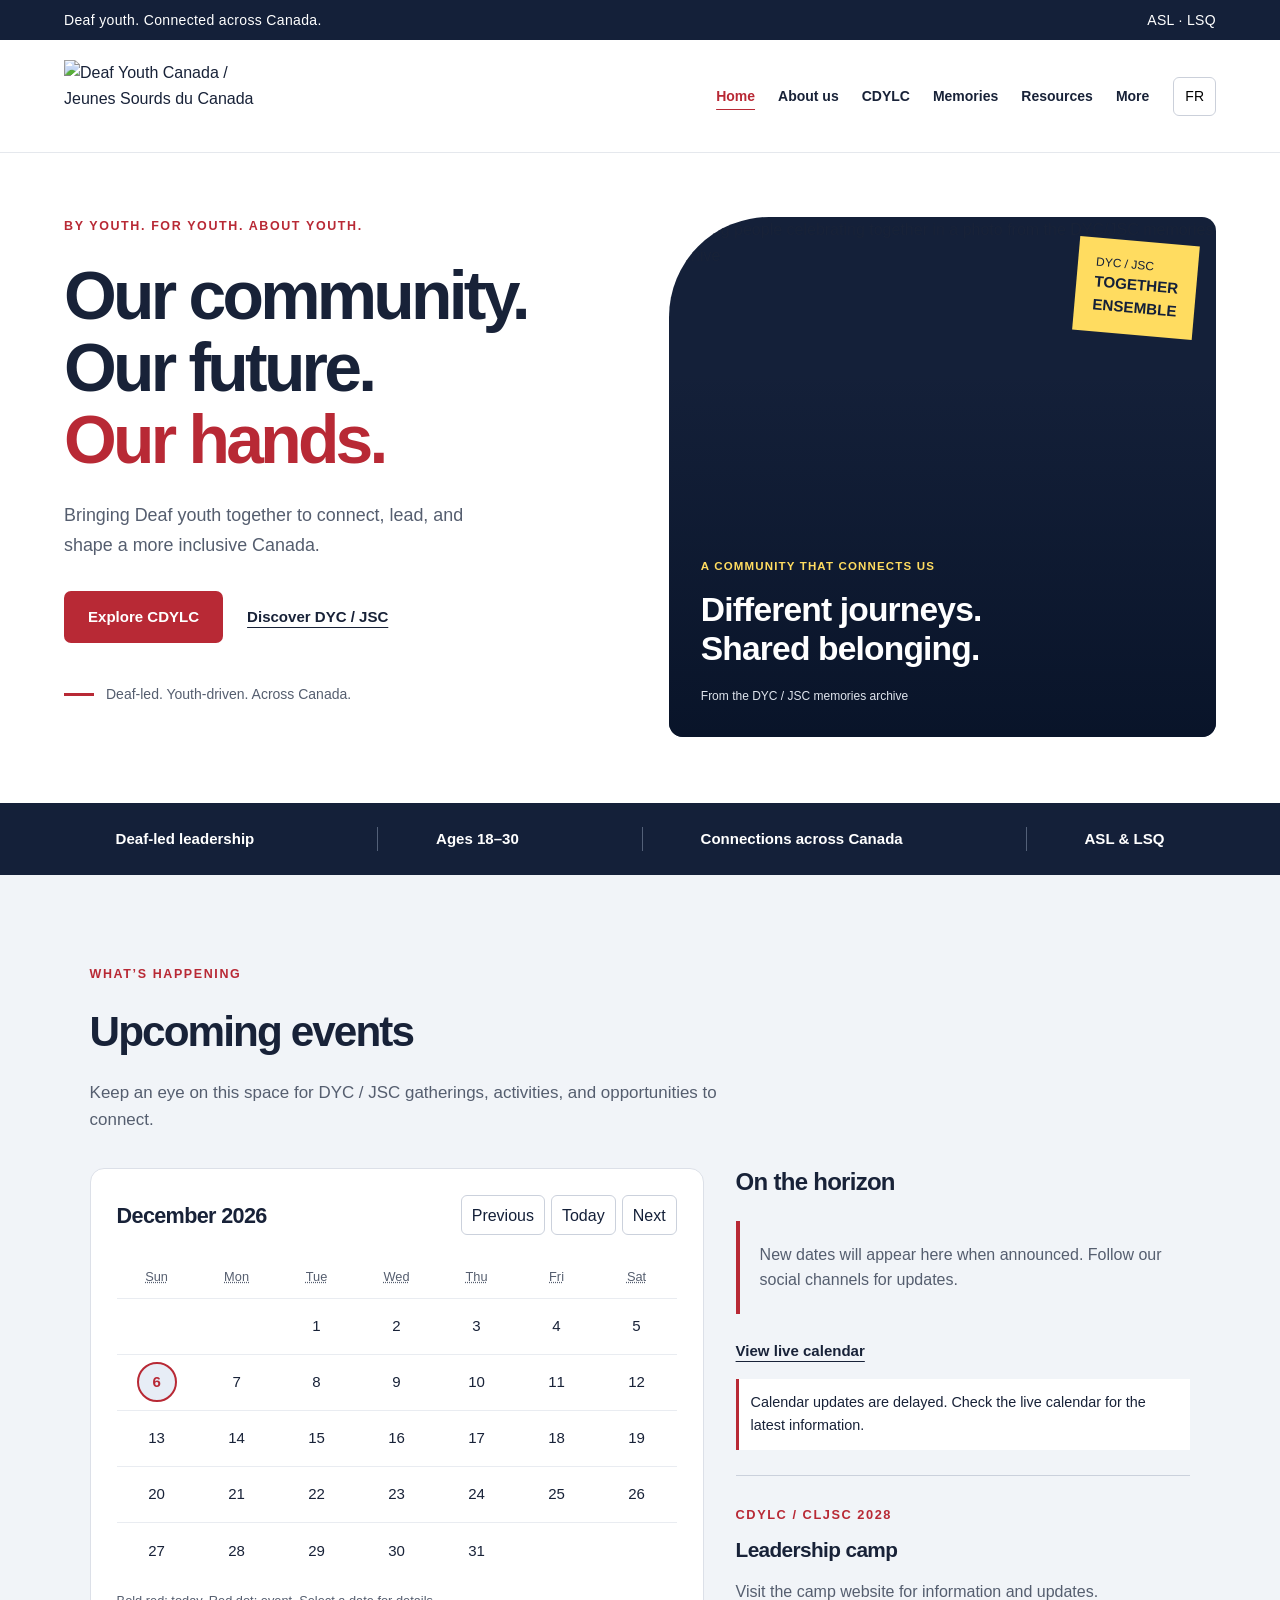
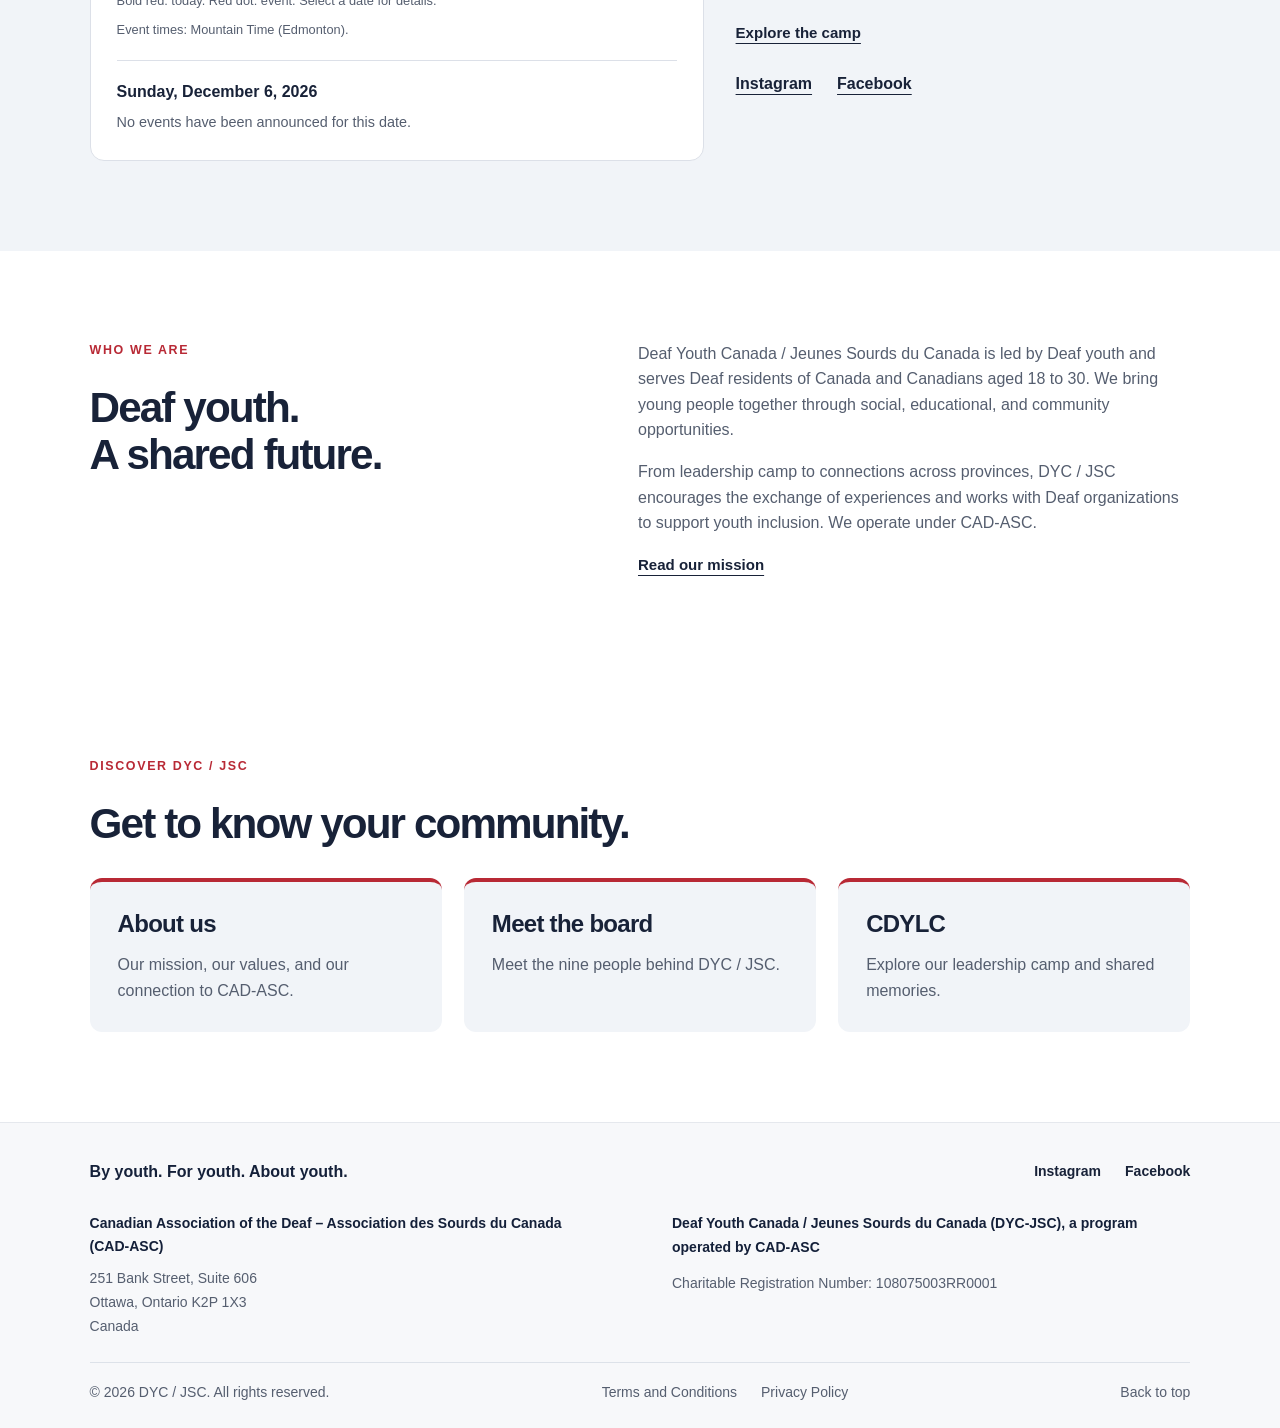
==== index.html @ bd4df479 "Fix capped page content collapsing on ultrawide screens" ====
<!doctype html><html lang="en"><head><meta charset="utf-8"><meta name="viewport" content="width=device-width,initial-scale=1"><title>Home | DYC / JSC</title><meta name="description" content="By youth. For youth. About youth. Connect with Deaf Youth Canada / Jeunes Sourds du Canada."><link rel="icon" type="image/png" href="favicon.png"><link rel="stylesheet" href="style.css?v=responsive-3"><script src="app.js?v=google-calendar-1" defer></script><script src="public-events.js?v=3" defer></script></head><body data-title-en="Home | DYC / JSC" data-title-fr="Accueil | DYC / JSC">
<a class="skip" href="#main" data-en="Skip to content" data-fr="Aller au contenu">Skip to content</a>
<div class="topline"><span data-en="Deaf youth. Connected across Canada." data-fr="Les jeunes Sourds. Unis partout au Canada.">Deaf youth. Connected across Canada.</span><span>ASL · LSQ</span></div>
<header><a class="brand" href="index.html" aria-label="DYC / JSC home"><img src="assets/logo.png" alt="Deaf Youth Canada / Jeunes Sourds du Canada" width="1013" height="347"></a><button class="menu" aria-expanded="false" aria-controls="nav" data-en="Menu" data-fr="Menu">Menu</button><nav id="nav"><a href="index.html" aria-current="page" data-en="Home" data-fr="Accueil">Home</a><div class="about-dropdown"><button class="about-toggle" type="button" aria-expanded="false" aria-controls="about-submenu"><span data-en="About us" data-fr="À propos">About us</span></button><div id="about-submenu" class="about-submenu" hidden><a href="about.html" data-en="Who We Are" data-fr="Qui nous sommes">Who We Are</a><a href="bylaws.html" data-en="Bylaws" data-fr="Règlements">Bylaws</a><a href="board.html" data-en="Board" data-fr="Conseil">Board</a></div></div><a href="cdylc.html" data-en="CDYLC" data-fr="CLJSC">CDYLC</a><a href="memories.html" data-en="Memories" data-fr="Souvenirs">Memories</a><a href="resources.html" data-en="Resources" data-fr="Ressources">Resources</a><div class="about-dropdown"><button class="about-toggle" type="button" aria-expanded="false" aria-controls="more-submenu"><span data-en="More" data-fr="Plus">More</span></button><div id="more-submenu" class="about-submenu" hidden><a href="get-involved.html" data-en="Get Involved" data-fr="Participer">Get Involved</a><a href="membership.html" data-en="Become a Member" data-fr="Devenir membre">Become a Member</a><a href="contact.html" data-en="Contact Us" data-fr="Nous joindre">Contact Us</a></div></div></nav><button id="language" aria-label="Afficher le site en français">FR</button></header>
<main id="main"><section class="hero"><div class="hero-copy"><p class="eyebrow" data-en="BY YOUTH. FOR YOUTH. ABOUT YOUTH." data-fr="PAR, POUR ET À PROPOS DES JEUNES.">BY YOUTH. FOR YOUTH. ABOUT YOUTH.</p><h1 data-en="Our community.<br>Our future.<br><em>Our hands.</em>" data-fr="Notre communauté.<br>Notre avenir.<br><em>Nos mains.</em>">Our community.<br>Our future.<br><em>Our hands.</em></h1><p class="intro" data-en="Bringing Deaf youth together to connect, lead, and shape a more inclusive Canada." data-fr="Rassembler les jeunes Sourds pour créer des liens, exercer leur leadership et bâtir un Canada plus inclusif.">Bringing Deaf youth together to connect, lead, and shape a more inclusive Canada.</p><div class="actions"><a class="button red" href="cdylc.html" data-en="Explore CDYLC" data-fr="Découvrez le CLJSC">Explore CDYLC</a><a class="text-link" href="about.html" data-en="Discover DYC / JSC" data-fr="Découvrez DYC / JSC">Discover DYC / JSC</a></div><div class="hero-note"><span class="short-line"></span><span data-en="Deaf-led. Youth-driven. Across Canada." data-fr="Par les jeunes Sourds, partout au Canada.">Deaf-led. Youth-driven. Across Canada.</span></div></div><figure class="hero-image"><img src="assets/camp.jpg" alt="Young people celebrating together in a photo from the DYC/JSC memories archive" data-alt-en="Young people celebrating together in a photo from the DYC/JSC memories archive" data-alt-fr="Des jeunes réunis lors d’une activité, dans les archives de souvenirs de DYC/JSC"><figcaption><span data-en="A COMMUNITY THAT CONNECTS US" data-fr="UNE COMMUNAUTÉ QUI NOUS UNIT">A COMMUNITY THAT CONNECTS US</span><strong data-en="Different journeys.<br>Shared belonging." data-fr="Des parcours différents.<br>Un même sentiment d’appartenance.">Different journeys.<br>Shared belonging.</strong><small data-en="From the DYC / JSC memories archive" data-fr="Tiré des archives de souvenirs de DYC / JSC">From the DYC / JSC memories archive</small></figcaption><div class="photo-tag" aria-hidden="true">DYC / JSC<br><b>TOGETHER<br>ENSEMBLE</b></div></figure></section>
<div class="identity-strip"><span data-en="Deaf-led leadership" data-fr="Leadership sourd">Deaf-led leadership</span><span data-en="Ages 18–30" data-fr="De 18 à 30 ans">Ages 18–30</span><span data-en="Connections across Canada" data-fr="Des liens partout au Canada">Connections across Canada</span><span>ASL & LSQ</span></div>
<section id="events" class="section events-section"><div class="section-heading"><p class="eyebrow" data-en="WHAT’S HAPPENING" data-fr="À L’AGENDA">WHAT’S HAPPENING</p><h2 data-en="Upcoming events" data-fr="Événements à venir">Upcoming events</h2><p data-en="Keep an eye on this space for DYC / JSC gatherings, activities, and opportunities to connect." data-fr="Surveillez cet espace pour les rencontres, les activités et les occasions de créer des liens avec DYC / JSC.">Keep an eye on this space for DYC / JSC gatherings, activities, and opportunities to connect.</p></div><div class="events-layout"><div class="calendar"><div class="calendar-toolbar"><h3 id="calendar-month" aria-live="polite"></h3><div class="calendar-controls"><button id="previous-month" type="button" aria-label="Previous month" data-en="Previous" data-fr="Précédent">Previous</button><button id="today-month" type="button" data-en="Today" data-fr="Aujourd’hui">Today</button><button id="next-month" type="button" aria-label="Next month" data-en="Next" data-fr="Suivant">Next</button></div></div><table class="calendar-table" aria-labelledby="calendar-month"><thead id="calendar-weekdays"></thead><tbody id="calendar-days"></tbody></table><p class="calendar-legend"><span data-en="Bold red: today. Red dot: event. Select a date for details." data-fr="Rouge et gras : aujourd’hui. Point rouge : événement. Sélectionnez une date pour les détails.">Bold red: today. Red dot: event. Select a date for details.</span></p><p class="calendar-timezone" data-en="Event times: Mountain Time (Edmonton)." data-fr="Heure des événements : heure des Rocheuses (Edmonton).">Event times: Mountain Time (Edmonton).</p></div><aside class="upcoming-panel"><h3 data-en="On the horizon" data-fr="À venir">On the horizon</h3><div id="upcoming-events" class="dates-notice" aria-live="polite"><p>Loading upcoming events… / Chargement des événements à venir…</p></div><p class="calendar-live"><a class="text-link" data-public-calendar href="https://calendar.google.com/calendar/embed?src=c_0189f173417acc31373d77ace1604040364cb4f7368513314d6154544244b7af%40group.calendar.google.com&amp;ctz=America%2FEdmonton" target="_blank" rel="noopener noreferrer" data-en="View live calendar" data-fr="Voir le calendrier en direct">View live calendar</a></p><p id="calendar-sync-status" role="status" hidden></p><div class="event-camp"><span class="label">CDYLC / CLJSC 2028</span><h3 data-en="Leadership camp" data-fr="Camp de leadership">Leadership camp</h3><p data-en="Visit the camp website for information and updates." data-fr="Consultez le site du camp pour les renseignements et les nouvelles.">Visit the camp website for information and updates.</p><a class="text-link" href="https://digitalderek.ca/cdylc-2028/" data-en="Explore the camp" data-fr="Découvrez le camp">Explore the camp</a></div><div class="social-links"><a href="https://www.instagram.com/dyc_jsc/" target="_blank" rel="noopener noreferrer">Instagram</a><a href="https://www.facebook.com/dyc.jsc/" target="_blank" rel="noopener noreferrer">Facebook</a></div></aside></div><noscript><p>Enable JavaScript to browse dates, or use the live calendar link above. / Activez JavaScript pour parcourir les dates ou utilisez le lien du calendrier en direct ci-dessus.</p></noscript></section><section class="section home-about"><div><p class="eyebrow" data-en="WHO WE ARE" data-fr="QUI NOUS SOMMES">WHO WE ARE</p><h2 data-en="Deaf youth.&lt;br&gt;A shared future." data-fr="Les jeunes Sourds.&lt;br&gt;Un avenir commun.">Deaf youth.<br>A shared future.</h2></div><div><p data-en="Deaf Youth Canada / Jeunes Sourds du Canada is led by Deaf youth and serves Deaf residents of Canada and Canadians aged 18 to 30. We bring young people together through social, educational, and community opportunities." data-fr="Deaf Youth Canada / Jeunes Sourds du Canada est dirigé par des jeunes Sourds et s’adresse aux résidents sourds du Canada et aux Canadiens de 18 à 30 ans. Nous rassemblons les jeunes grâce à des occasions sociales, éducatives et communautaires.">Deaf Youth Canada / Jeunes Sourds du Canada is led by Deaf youth and serves Deaf residents of Canada and Canadians aged 18 to 30. We bring young people together through social, educational, and community opportunities.</p><p data-en="From leadership camp to connections across provinces, DYC / JSC encourages the exchange of experiences and works with Deaf organizations to support youth inclusion. We operate under CAD-ASC." data-fr="Du camp de leadership aux liens entre les provinces, DYC / JSC encourage le partage d’expériences et collabore avec les organismes sourds pour soutenir l’inclusion des jeunes. Nous relevons de l’ASC-CAD.">From leadership camp to connections across provinces, DYC / JSC encourages the exchange of experiences and works with Deaf organizations to support youth inclusion. We operate under CAD-ASC.</p><a class="text-link" href="about.html#mission" data-en="Read our mission" data-fr="Découvrez notre mission">Read our mission</a></div></section><section class="section home-explore"><div class="section-heading"><p class="eyebrow" data-en="DISCOVER DYC / JSC" data-fr="DÉCOUVREZ DYC / JSC">DISCOVER DYC / JSC</p><h2 data-en="Get to know your community." data-fr="Découvrez votre communauté.">Get to know your community.</h2></div><div class="explore-grid"><a class="explore-card" href="about.html"><h3 data-en="About us" data-fr="À propos de nous">About us</h3><p data-en="Our mission, our values, and our connection to CAD-ASC." data-fr="Notre mission, nos valeurs et notre lien avec l’ASC-CAD.">Our mission, our values, and our connection to CAD-ASC.</p></a><a class="explore-card" href="board.html"><h3 data-en="Meet the board" data-fr="Notre conseil">Meet the board</h3><p data-en="Meet the nine people behind DYC / JSC." data-fr="Rencontrez les neuf membres du conseil de DYC / JSC.">Meet the nine people behind DYC / JSC.</p></a><a class="explore-card" href="cdylc.html"><h3 data-en="CDYLC" data-fr="CLJSC">CDYLC</h3><p data-en="Explore our leadership camp and shared memories." data-fr="Découvrez notre camp de leadership et nos souvenirs.">Explore our leadership camp and shared memories.</p></a></div></section></main>
<footer class="site-footer"><div class="footer-inner"><div class="footer-main"><div class="footer-identity"><p data-en="By youth. For youth. About youth." data-fr="Par, pour et à propos des jeunes.">By youth. For youth. About youth.</p><div class="footer-organization"><p class="footer-parent"><a class="cad-link" href="https://cad-asc.ca/">Canadian Association of the Deaf – Association des Sourds du Canada (CAD-ASC)</a></p><address class="footer-address"><span data-en="251 Bank Street, Suite 606" data-fr="251, rue Bank, bureau 606">251 Bank Street, Suite 606</span><br><span data-en="Ottawa, Ontario K2P 1X3" data-fr="Ottawa (Ontario) K2P 1X3">Ottawa, Ontario K2P 1X3</span><br>Canada</address><p class="charitable-registration"><span data-en="Deaf Youth Canada / Jeunes Sourds du Canada (DYC-JSC), a program operated by CAD-ASC" data-fr="Deaf Youth Canada / Jeunes Sourds du Canada (DYC-JSC), un programme géré par CAD-ASC">Deaf Youth Canada / Jeunes Sourds du Canada (DYC-JSC), a program operated by CAD-ASC</span><br><span data-en="Charitable Registration Number: 108075003RR0001" data-fr="Numéro d’enregistrement d’organisme de bienfaisance : 108075003RR0001">Charitable Registration Number: 108075003RR0001</span></p></div></div><div class="social-links" aria-label="Social media"><a href="https://www.instagram.com/dyc_jsc/" target="_blank" rel="noopener noreferrer">Instagram</a><a href="https://www.facebook.com/dyc.jsc/" target="_blank" rel="noopener noreferrer">Facebook</a></div></div><div class="footer-bottom"><span data-en="© 2026 DYC / JSC. All rights reserved." data-fr="© 2026 DYC / JSC. Tous droits réservés.">© 2026 DYC / JSC. All rights reserved.</span><div class="footer-policy-links"><a href="terms.html" data-en="Terms and Conditions" data-fr="Conditions d’utilisation">Terms and Conditions</a><a href="privacy.html" data-en="Privacy Policy" data-fr="Politique de confidentialité">Privacy Policy</a></div><a href="#" data-en="Back to top" data-fr="Retour en haut">Back to top</a></div></div></footer></body></html>
---- style.css ----
:root{--navy:#142039;--red:#b82935;--yellow:#ffdc60;--ink:#182238;--muted:#555e6f;--light:#f1f4f8}*{box-sizing:border-box}html{scroll-behavior:smooth;scroll-padding-top:110px}body{margin:0;color:var(--ink);background:#fff;font-family:Arial,Helvetica,sans-serif;font-size:16px;line-height:1.6}a{color:inherit}button{font:inherit;cursor:pointer}a,button{-webkit-tap-highlight-color:transparent}a:focus-visible,button:focus-visible{outline:3px solid #2472d6;outline-offset:5px}.skip{position:fixed;top:-80px;padding:15px;background:white;z-index:10}.skip:focus{top:0}.topline{background:var(--navy);color:#fff;padding:9px 5%;display:flex;justify-content:space-between;font-size:.875rem;letter-spacing:.025em}header{position:sticky;top:0;z-index:5;display:flex;align-items:center;gap:24px;padding:20px 5%;background:rgba(255,255,255,.98);border-bottom:1px solid #e5e8ed}.brand{display:flex;gap:15px;align-items:center;text-decoration:none;flex-shrink:0}.brand strong{font-size:1.65rem;letter-spacing:-1px}.brand strong span{color:var(--red)}.brand small{font-size:.75rem;line-height:1.35;border-left:1px solid #ccd0d9;padding-left:15px}nav{display:flex;gap:23px;align-items:center;margin-left:auto}nav a{text-decoration:none;font-size:.875rem;font-weight:bold}nav a:hover,.text-link:hover{color:var(--red)}.nav-contact{border-bottom:2px solid var(--red);padding:8px 0}#language{background:none;border:1px solid #cbd0da;border-radius:6px;padding:7px 11px;font-size:.875rem}.menu{display:none}.hero{display:grid;grid-template-columns:1fr 1fr;max-width:1500px;margin:auto;padding:64px 5% 66px;gap:5%}.eyebrow{font-size:.78rem;letter-spacing:.13em;font-weight:800;color:var(--red);margin:0 0 23px}h1{font-size:clamp(3.2rem,5.3vw,5.6rem);letter-spacing:-.055em;line-height:1.06;margin:0 0 24px;font-weight:800}h1 em{font-style:normal;color:var(--red)}.intro{font-size:1.12rem;line-height:1.7;max-width:445px;color:var(--muted)}.actions{display:flex;gap:24px;align-items:center;flex-wrap:wrap;margin-top:30px}.button{padding:14px 24px;border-radius:7px;text-decoration:none;display:inline-block;font-size:.94rem;font-weight:bold;transition:transform .2s}.button:hover{transform:translateY(-2px)}.red{background:var(--red);color:white}.navy{background:var(--navy);color:white}.yellow{background:var(--yellow);color:var(--navy)}.text-link{font-size:.94rem;font-weight:bold;text-underline-offset:5px}.hero-note{display:flex;align-items:center;gap:12px;margin-top:40px;font-size:.875rem;color:var(--muted)}.short-line{width:30px;height:3px;background:var(--red)}.hero-image{margin:0;position:relative;border-radius:100px 14px 14px 14px;overflow:hidden;min-height:520px;background:var(--navy)}.hero-image>img{width:100%;height:100%;position:absolute;object-fit:cover;object-position:54% center}.hero-image:after{content:'';position:absolute;inset:0;background:linear-gradient(transparent 30%,rgba(8,19,40,.92))}figcaption{position:absolute;bottom:30px;left:32px;right:24px;color:white;z-index:1}figcaption>span{font-size:.72rem;letter-spacing:.1em;font-weight:bold;color:var(--yellow)}figcaption strong{display:block;font-size:2.1rem;line-height:1.16;letter-spacing:-.025em;margin:13px 0}figcaption small{font-size:.75rem;color:#e0e5ee}.photo-tag{position:absolute;top:24px;right:20px;background:var(--yellow);color:var(--navy);padding:15px 18px;transform:rotate(5deg);font-size:.75rem;line-height:1.5;z-index:1}.photo-tag b{font-size:.95rem}.identity-strip{background:var(--navy);color:white;display:flex;justify-content:space-around;gap:20px;padding:24px 5%;font-weight:bold;font-size:.94rem}.identity-strip span+span{border-left:1px solid #536078;padding-left:5%}.section{padding:90px 7%;scroll-margin-top:0}.section-heading{max-width:780px}.section-heading>p:last-child{max-width:650px;color:var(--muted);font-size:1.06rem}h2{font-size:clamp(2.1rem,3.3vw,3.4rem);line-height:1.13;letter-spacing:-.045em;margin:0 0 23px}h3{line-height:1.18;letter-spacing:-.03em}.pillars{display:grid;grid-template-columns:repeat(3,1fr);gap:22px;margin:40px 0}.pillars article{padding:29px;background:var(--light);border-radius:12px;border-top:4px solid var(--navy)}.pillars article:nth-child(2){border-color:var(--red)}.pillars article:nth-child(3){border-color:var(--yellow)}.number{font-size:.875rem;color:var(--muted);font-weight:bold}.pillars h3{font-size:1.75rem;margin:25px 0 13px}.pillars p{color:var(--muted);margin:0}.affiliation{display:flex;gap:22px;align-items:center;padding:22px 0;border-top:1px solid #dce0e8}.affiliation-mark{font-weight:900;line-height:1.15;font-size:1.4rem;color:var(--red);border-right:1px solid #dce0e8;padding-right:22px}.affiliation p{margin:5px 0 0;color:var(--muted);font-size:.94rem}.community{background:var(--light)}.camp-grid{display:grid;grid-template-columns:1.05fr 1fr;gap:6%;margin-top:40px;align-items:center}.camp-grid>img{width:100%;aspect-ratio:1.3;object-fit:cover;border-radius:12px}.label{font-size:.8rem;color:var(--red);font-weight:bold;letter-spacing:.12em}.camp-grid h3{font-size:2.5rem;margin:18px 0}.camp-grid p{color:var(--muted)}.camp-grid .text-link{display:block;margin-top:23px}.role-grid{display:grid;grid-template-columns:repeat(3,1fr);gap:0 28px;margin-top:35px}.role-grid>div{padding:20px 0;border-bottom:1px solid #dce0e8;font-weight:bold}.resources{display:grid;grid-template-columns:1fr 1.5fr;gap:7%;background:var(--light)}.resource-links a{display:block;padding:23px 0;text-decoration:none;border-bottom:1px solid #cbd1dc}.resource-links a:first-child{padding-top:0}.resource-links strong{font-size:1.25rem}.resource-links span{display:block;margin-top:7px;color:var(--muted)}.resource-links a:hover strong{text-decoration:underline;text-underline-offset:4px}.contact{background:var(--navy);color:white;display:grid;grid-template-columns:1.2fr 1fr;gap:8%;align-items:center}.contact .eyebrow{color:var(--yellow)}.contact p:not(.eyebrow){max-width:470px;color:#d6ddea}.contact-action{display:flex;align-items:flex-start;flex-direction:column;gap:24px}.email{font-size:clamp(1.4rem,2.4vw,2.4rem);text-underline-offset:9px}.contact-action>span{font-size:.875rem;color:#d6ddea}footer{padding:40px 7% 20px}footer img{width:240px;height:auto;display:block}footer p{font-size:.875rem;color:var(--muted)}.footer-bottom{border-top:1px solid #ddd;display:flex;justify-content:space-between;gap:20px;padding-top:20px;font-size:.875rem;color:var(--muted)}@media(min-width:1500px){.section:not(.who-page):not(.policy-page){padding-left:max(7%,calc((100% - 1290px)/2));padding-right:max(7%,calc((100% - 1290px)/2))}.section.who-page,.section.policy-page{padding-left:64px;padding-right:64px}.topline,header,.breadcrumb,.identity-strip{padding-left:max(5%,calc((100% - 1290px)/2));padding-right:max(5%,calc((100% - 1290px)/2))}}@media(max-width:1100px){.brand small{display:none}nav{gap:17px}.hero{gap:30px}.hero-image{min-height:480px}.actions{gap:16px}.section{padding:65px 5%}}@media(max-width:760px){header{padding:16px 5%;gap:14px;flex-wrap:wrap}.brand strong{font-size:1.4rem}.menu{display:block;margin-left:auto;border:0;background:var(--light);padding:7px 10px;border-radius:5px}nav{display:none;order:3;width:100%;margin:0;flex-direction:column;align-items:stretch;gap:0}nav.open{display:flex}nav a{padding:12px 0}.topline{font-size:.75rem}.hero{grid-template-columns:1fr;padding-top:38px;gap:35px}h1{font-size:3.5rem}.hero-image{min-height:390px;border-radius:45px 12px 12px 12px}.hero-note{margin-top:27px}.identity-strip{display:grid;grid-template-columns:1fr 1fr;text-align:center;padding:23px 5%;font-size:.8rem}.identity-strip span+span{border:0;padding:0}.section{padding:55px 6%}.pillars,.camp-grid,.resources,.contact{grid-template-columns:1fr}.pillars{gap:16px}.pillars article{padding:23px}.pillars h3{margin-top:12px}.camp-grid{gap:28px}.camp-grid h3{font-size:2rem}.role-grid{grid-template-columns:1fr 1fr;gap:0 20px}.role-grid>div{font-size:.94rem}.contact-action{margin-top:24px}.footer-bottom{flex-direction:column;gap:10px}.photo-tag{display:none}.eyebrow{font-size:.75rem}.resource-links{margin-top:20px}}@media(prefers-reduced-motion:reduce){html{scroll-behavior:auto}*{transition:none!important}}

.brand img{display:block;width:210px;height:auto}footer img{width:270px;max-width:100%;height:auto}@media(max-width:760px){.brand img{width:180px}}@media(max-width:360px){.brand img{width:150px}}

.board-grid{display:grid;grid-template-columns:repeat(3,minmax(0,1fr));gap:28px;margin-top:38px}.board-card{margin:0;overflow:hidden;border:1px solid #dce0e8;border-radius:14px;background:white}.board-card>img{display:block;width:100%;height:auto;aspect-ratio:4/5;object-fit:contain}.board-card figcaption{position:static;color:var(--ink);padding:20px 22px}.board-card h3{font-size:1.35rem;letter-spacing:-.02em;margin:0 0 6px}.board-card p{color:var(--muted);font-size:1rem;margin:0}@media(max-width:900px){.board-grid{grid-template-columns:repeat(2,minmax(0,1fr));gap:20px}}@media(max-width:540px){.board-grid{grid-template-columns:1fr;gap:24px}}

nav a[aria-current="page"]{color:var(--red);text-decoration:underline;text-underline-offset:8px}.breadcrumb{padding:22px 7%;display:flex;gap:14px;font-size:.875rem;background:var(--light)}.breadcrumb a{text-underline-offset:4px}.page-title{font-size:clamp(2.1rem,3.3vw,3.4rem);line-height:1.13;letter-spacing:-.045em;margin:0 0 23px}.social-links{display:flex;gap:25px;margin:25px 0;font-weight:bold}.social-links a{text-underline-offset:5px}.explore-grid{display:grid;grid-template-columns:repeat(3,1fr);gap:22px;margin-top:30px}.explore-card{display:block;text-decoration:none;background:var(--light);padding:28px;border-radius:12px;border-top:4px solid var(--red)}.explore-card h3{font-size:1.5rem;margin:0 0 14px}.explore-card p{color:var(--muted);margin:0}.explore-card:hover h3{text-decoration:underline;text-underline-offset:5px}@media(max-width:1050px){header{flex-wrap:wrap}.menu{display:block;margin-left:auto;border:0;background:var(--light);padding:7px 10px;border-radius:5px}nav{display:none;order:3;width:100%;margin:0;flex-direction:column;align-items:stretch;gap:0}nav.open{display:flex}nav a{padding:12px 0}}@media(max-width:760px){.explore-grid{grid-template-columns:1fr}.breadcrumb{padding:20px 6%}}

.events-section{background:var(--light)}.events-layout{display:grid;grid-template-columns:1.35fr 1fr;gap:32px;margin-top:35px;align-items:start}.calendar{background:white;border:1px solid #dce0e8;border-radius:14px;padding:26px;min-width:0}.calendar-toolbar{display:flex;justify-content:space-between;align-items:center;gap:15px;flex-wrap:wrap;margin-bottom:22px}.calendar-toolbar h3{font-size:1.35rem;margin:0;text-transform:capitalize}.calendar-controls{display:flex;gap:6px}.calendar-controls button{border:1px solid #cbd1dc;background:white;color:var(--navy);border-radius:6px;min-height:40px;min-width:40px;padding:5px 10px}.calendar-controls button:hover{background:var(--light)}.calendar-table{width:100%;border-collapse:collapse;table-layout:fixed;text-align:center}.calendar-table th{font-size:.8rem;color:var(--muted);font-weight:normal;padding:10px 0}.calendar-table td{height:56px;border-top:1px solid #e9ecf1;font-size:.94rem}.calendar-table td span{display:inline-flex;justify-content:center;align-items:center;width:36px;height:36px}.calendar-table [aria-current="date"] span{border:2px solid var(--red);border-radius:50%;font-weight:bold;color:var(--red)}.calendar-legend{font-size:.8rem;color:var(--muted);margin-bottom:0}.upcoming-panel>h3{font-size:1.5rem;margin-top:0}.dates-notice{border-left:4px solid var(--red);padding:5px 0 5px 20px}.dates-notice p,.event-camp p{color:var(--muted)}.event-camp{border-top:1px solid #cbd1dc;margin-top:25px;padding-top:25px}.event-camp h3{font-size:1.3rem;margin:12px 0}.home-about{display:grid;grid-template-columns:1fr 1.2fr;gap:8%}.home-about p:not(.eyebrow){color:var(--muted);margin-top:0}.mission-statement{margin-top:55px;max-width:850px}.mission-statement h2{font-size:2.2rem}.mission-pillars{margin:30px 0 45px}.mission-pillars article{display:flex;gap:25px;padding:27px 0;border-top:1px solid #dce0e8}.mission-pillars .number{padding-top:6px;color:var(--red)}.mission-pillars h3{font-size:1.5rem;margin:0 0 12px}.mission-pillars p{margin:0;max-width:850px;color:var(--muted)}@media(max-width:850px){.events-layout,.home-about{grid-template-columns:1fr}.calendar{padding:18px}.home-about{gap:20px}.calendar-table td{height:48px}}

.memories-grid{display:grid;grid-template-columns:repeat(3,minmax(0,1fr));gap:20px;margin-top:35px}.memory-photo{display:block;position:relative;background:var(--light);border-radius:12px;overflow:hidden}.memory-photo img{display:block;width:100%;height:260px;object-fit:cover;transition:transform .2s}.memory-photo:hover img{transform:scale(1.025)}.memory-photo>span{position:absolute;bottom:10px;right:10px;background:var(--navy);color:white;padding:3px 10px;border-radius:5px;font-size:.875rem}#photo-viewer{width:min(1100px,94vw);max-height:94vh;padding:18px;border:0;border-radius:12px;background:var(--navy);color:white}#photo-viewer::backdrop{background:rgba(0,0,0,.85)}.viewer-toolbar,.viewer-controls{display:flex;justify-content:space-between;align-items:center;gap:15px}.viewer-toolbar p{margin:0}.viewer-toolbar{margin-bottom:15px}.viewer-controls{margin-top:15px;flex-wrap:wrap}.viewer-controls button,.viewer-toolbar button{background:white;border:0;border-radius:6px;padding:10px 15px;color:var(--navy)}#full-photo{display:block;width:100%;height:min(70vh,760px);object-fit:contain}.viewer-controls a{font-size:.875rem;text-underline-offset:4px}@media(max-width:1100px){header{flex-wrap:wrap}.menu{display:block;margin-left:auto;border:0;background:var(--light);padding:7px 10px;border-radius:5px}nav{display:none;order:3;width:100%;margin:0;flex-direction:column;align-items:stretch;gap:0}nav.open{display:flex}nav a{padding:12px 0}}@media(max-width:800px){.memories-grid{grid-template-columns:repeat(2,minmax(0,1fr))}.memory-photo img{height:220px}}@media(max-width:480px){.memories-grid{grid-template-columns:1fr}.memory-photo img{height:auto}.viewer-controls{justify-content:center}.viewer-controls button{font-size:.875rem}#full-photo{height:60vh}}

.about-dropdown{position:relative}.about-toggle{display:flex;align-items:center;gap:7px;padding:8px 0;border:0;background:transparent;font-size:.875rem;font-weight:bold;color:var(--ink)}.about-toggle:hover,.about-toggle[aria-expanded="true"]{color:var(--red)}.about-submenu{position:absolute;top:100%;left:-18px;min-width:230px;padding:9px;background:white;border:1px solid #dce0e8;border-radius:9px;box-shadow:0 10px 25px #1420391c;z-index:10}.about-submenu[hidden]{display:none}.about-submenu a{display:block;padding:12px;border-radius:5px}.about-submenu a:hover{background:var(--light)}.who-detail{max-width:850px;margin:45px 0}.who-detail h2{font-size:2rem}.who-detail p{color:var(--muted)}.bylaws-panel{background:var(--light);border-radius:12px;padding:30px;margin-top:45px}.bylaws-panel h2{font-size:2rem}@media(max-width:1100px){.about-toggle{width:100%;padding:12px 0;justify-content:space-between}.about-submenu{position:static;box-shadow:none;border:0;border-left:3px solid var(--red);border-radius:0;margin:0 0 12px 5px;padding:0 12px}.about-submenu a{padding:12px}}

.bylaw-toolbar{display:flex;justify-content:space-between;gap:20px;flex-wrap:wrap;margin:30px 0 16px;align-items:center}.bylaw-languages{display:flex;gap:10px}.bylaw-languages button,.bylaw-toolbar select{font:inherit;border:1px solid #cbd1dc;border-radius:6px;padding:10px 18px;background:white;color:var(--navy)}.bylaw-languages [aria-pressed="true"]{background:var(--navy);color:white}.bylaw-document[hidden]{display:none}.bylaw-scroll{height:75vh;min-height:400px;overflow:auto;border:1px solid #cbd1dc;border-radius:10px;background:#dfe3e9;overscroll-behavior:contain;padding:20px}.bylaw-pages{width:100%;margin:0 auto}.bylaw-page{margin:0 auto 22px;max-width:950px;background:white;box-shadow:0 2px 8px #14203922}.bylaw-page img{display:block;width:100%;height:auto}.bylaw-page figcaption{position:static;padding:10px;text-align:center;color:var(--muted);font-size:.875rem}.bylaw-text{margin-top:20px}.bylaw-text summary{cursor:pointer;font-weight:bold;padding:12px 0}.bylaw-text pre{font:inherit;white-space:pre-wrap;overflow-wrap:anywhere}.bylaw-text h2{font-size:1.5rem;margin-top:30px}@media(max-width:600px){.bylaw-scroll{padding:8px;height:70vh}.bylaw-toolbar{gap:12px}.bylaw-toolbar select{padding:10px}}

.who-page{max-width:1200px;margin:auto}.who-overview,.who-history{max-width:870px;margin-top:40px}.who-overview h2,.who-history h2{font-size:2rem}.who-overview p,.who-history p{font-size:1.06rem;line-height:1.8;color:var(--muted)}.who-history{border-top:1px solid #dce0e8;padding-top:38px}.who-motto{margin:40px 0 0;padding:25px 30px;background:var(--light);border-left:5px solid var(--red);border-radius:0 10px 10px 0}.who-motto p{font-size:clamp(1.4rem,2.5vw,2rem);font-weight:bold;line-height:1.3;margin:0 0 10px}.who-motto cite{font-style:normal;font-size:.875rem;color:var(--muted)}

.who-history.history-timeline{max-width:none;border-top:0;background:#eaf3ff;padding:32px;border-radius:16px}.history-entries{display:grid;gap:18px}.history-entry{display:grid;grid-template-columns:150px 1fr;gap:30px;padding:28px;background:#fff;border:1px solid #ccdcf2;border-radius:16px}.history-date{font-size:1.65rem;line-height:1.2;font-weight:bold;color:#1753c4}.history-entry h3{font-size:1.3rem;margin:0 0 12px}.history-entry p{font-size:1rem;margin:0 0 12px}.history-entry p:last-child{margin-bottom:0}@media(max-width:650px){.who-history.history-timeline{padding:20px 14px}.history-entry{grid-template-columns:1fr;gap:15px;padding:22px}.history-date{font-size:1.4rem}}

#contact{grid-template-columns:.85fr 1.3fr;align-items:start;gap:6%}.contact-direct{display:inline-block;margin-top:15px;font-size:1.15rem;text-underline-offset:5px}.contact-form{background:white;color:var(--ink);border-radius:14px;padding:32px;min-width:0}.contact-form h2{font-size:1.8rem;line-height:1.2;letter-spacing:-.03em;margin:0 0 10px}.contact .contact-form p{color:var(--muted);max-width:none}.form-hint,.form-privacy{font-size:.875rem}.form-row{display:grid;grid-template-columns:1fr 1fr;gap:18px}.form-field{display:flex;flex-direction:column;gap:7px;margin:18px 0}.form-field label{font-weight:bold;font-size:.94rem}.form-field input,.form-field textarea{width:100%;font:inherit;color:var(--ink);background:#fff;border:1px solid #aeb7c5;border-radius:6px;padding:11px 12px}.form-field textarea{resize:vertical;min-height:160px}.form-field input:focus,.form-field textarea:focus{outline:3px solid #b9d6ff;outline-offset:1px;border-color:#1753c4}.form-trap{position:absolute;left:-10000px;width:1px;height:1px;overflow:hidden}.contact-form button{border:0;cursor:pointer}.contact-form button:hover{background:#9c1f2a}@media(max-width:850px){#contact{grid-template-columns:1fr;gap:30px}}@media(max-width:520px){.contact-form{padding:22px}.form-row{grid-template-columns:1fr;gap:0}}

.footer-policy-links{display:flex;flex-wrap:wrap;gap:14px 26px;margin:20px 0;font-size:.875rem}.footer-policy-links a{text-underline-offset:4px}.policy-page{max-width:1000px;margin:auto}.policy-page h1{font-size:clamp(2.1rem,4vw,3.5rem);overflow-wrap:anywhere}.policy-page section{margin-top:35px}.policy-page h2{font-size:1.5rem;letter-spacing:-.02em;margin-bottom:12px}.policy-page p{line-height:1.8;color:var(--muted)}

/* Compact shared footer */
.calendar-day{display:inline-flex;align-items:center;justify-content:center;width:40px;min-height:40px;padding:0;border:2px solid transparent;border-radius:50%;background:transparent;color:var(--ink);font:inherit;cursor:pointer}
.calendar-day:hover{background:#e7edf6}
.calendar-day[aria-pressed="true"]{border-color:var(--navy);background:#e7edf6}
.calendar-day[aria-current="date"]{color:var(--red);font-weight:800}
.calendar-day[aria-current="date"][aria-pressed="true"]{border-color:var(--red)}
.calendar-selection{margin-top:20px;padding:18px 0 0;border-top:1px solid #dce0e8}
.calendar-selection h4{margin:0 0 6px;font-size:1rem;text-transform:capitalize}
.calendar-selection p{margin:0;color:var(--muted);font-size:.9rem}
.site-footer{background:#f7f8fa;border-top:1px solid #e5e8ed;padding:32px 7% 24px}
.footer-inner{max-width:1290px;margin:0 auto}
.footer-main{display:flex;justify-content:space-between;align-items:flex-start;gap:24px;padding-bottom:24px}
.footer-identity>p:first-child{margin:0 0 10px;color:var(--navy);font-weight:700;font-size:1rem}
.site-footer .charitable-registration{margin:0;line-height:1.7;font-size:.875rem}
.site-footer .social-links{margin:0;gap:24px;flex-wrap:wrap;font-size:.875rem}
.site-footer a{text-decoration:none; text-underline-offset:4px}
.site-footer a:hover{text-decoration:underline;color:var(--red)}
.site-footer .footer-bottom{align-items:center;flex-wrap:wrap;gap:12px 28px;padding-top:18px;border-color:#dde2e9;font-size:.875rem}
.site-footer .footer-policy-links{margin:0;display:flex;flex-wrap:wrap;gap:12px 24px}
@media(max-width:760px){.site-footer{padding:28px 6% 24px}.footer-main{flex-direction:column;gap:20px}.site-footer .footer-bottom{align-items:flex-start;gap:16px}.site-footer .charitable-registration{max-width:100%;overflow-wrap:anywhere}}

.site-footer .cad-link{text-decoration:underline;text-underline-offset:3px}

.volunteer-section{margin-top:64px;padding-top:48px;border-top:1px solid #dde2e9}.volunteer-contact h3{font-size:1.5rem;margin:0 0 14px}.volunteer-contact{max-width:780px}.volunteer-contact p{color:var(--muted);margin-bottom:24px}@media(max-width:760px){.volunteer-section{margin-top:44px;padding-top:36px}}

.volunteer-contact{margin-top:28px}

.who-mission{margin-top:56px;padding-top:40px;border-top:1px solid #dde2e9;scroll-margin-top:130px}

/* In-page community resource directory */
.resource-subheading{margin:0 0 4px;color:var(--red);font-size:.78rem;font-weight:800;letter-spacing:.12em;text-transform:uppercase}
.connections-directory{grid-column:1/-1;margin-top:28px}
.resources{row-gap:52px}
.directory-heading{max-width:820px;margin-bottom:28px}
.directory-heading h2{margin-bottom:14px}
.directory-heading>p:not(.eyebrow):not(.directory-source){max-width:760px;color:var(--muted);margin:0}
.directory-source{margin:15px 0 0;color:var(--muted);font-size:.9rem}
.directory-source a{font-weight:700;color:var(--ink);text-underline-offset:4px}
.directory-source a:hover{color:var(--red)}
.resource-region{background:#fff;border:1px solid #d8dee8;border-radius:12px;margin-top:14px;overflow:hidden;box-shadow:0 2px 8px #1420390d}
.resource-region>summary{display:flex;align-items:center;justify-content:space-between;gap:20px;padding:20px 22px;cursor:pointer;list-style:none;font-weight:800;transition:background .2s,color .2s}
.resource-region>summary::-webkit-details-marker{display:none}
.resource-region>summary::after{content:'+';display:grid;place-items:center;width:27px;height:27px;border:1px solid #cbd1dc;border-radius:50%;font-size:1.25rem;font-weight:400;line-height:1;color:var(--navy);flex:0 0 auto}
.resource-region[open]>summary{background:var(--navy);color:#fff}
.resource-region[open]>summary::after{content:'−';border-color:#fff;color:#fff}
.resource-region>summary:hover{background:#eef2f7}
.resource-region[open]>summary:hover{background:var(--navy)}
.region-title{font-size:1.2rem;letter-spacing:-.02em}
.resource-count{margin-left:auto;border:1px solid #cbd1dc;border-radius:99px;padding:2px 10px;color:var(--muted);font-size:.78rem;line-height:1.4;font-weight:700}
.resource-region[open] .resource-count{border-color:#657089;color:#fff}
.connection-list{display:grid;grid-template-columns:repeat(2,minmax(0,1fr));gap:12px;margin:0;padding:20px;list-style:none}
.connection-list li{min-width:0}
.connection-list a,.connection-list .is-unlinked{display:flex;flex-direction:column;justify-content:center;min-height:78px;padding:14px 16px;border:1px solid #e0e4eb;border-radius:9px;text-decoration:none;background:#fff;transition:border-color .2s,box-shadow .2s,transform .2s}
.connection-list a:hover{border-color:var(--red);box-shadow:0 5px 14px #14203916;transform:translateY(-2px)}
.connection-category{display:block;margin-bottom:5px;color:var(--red);font-size:.68rem;line-height:1.25;font-weight:800;letter-spacing:.1em;text-transform:uppercase}
.connection-list .pdf-resource .connection-name{font-size:1rem}
.connection-list .pdf-resource .connection-url{overflow-wrap:anywhere}
.connection-name{font-size:1rem;line-height:1.35;font-weight:700}
.connection-url{margin-top:5px;color:var(--red);font-size:.78rem;line-height:1.3;overflow-wrap:anywhere}
.connection-status{margin-top:6px;color:var(--muted);font-size:.78rem;line-height:1.35}
.connection-list .is-unlinked{background:#fff}
.connection-list .connection-name{color:var(--navy)}
.connection-list>li>a{height:100%;justify-content:flex-start}
.connection-contact{margin-top:8px;color:var(--muted);font-size:.8rem;line-height:1.5;overflow-wrap:anywhere}
.connection-list .connection-url{order:3;padding-top:8px;margin-top:auto;font-weight:700}
.resource-region>summary:focus-visible{outline:3px solid #2472d6;outline-offset:-3px}
@media(max-width:760px){.connections-directory{margin-top:18px}.connection-list{grid-template-columns:1fr;padding:14px}.resource-region>summary{padding:17px 16px}.region-title{font-size:1.08rem}.resource-count{margin-left:auto}.connection-list a,.connection-list .is-unlinked{min-height:70px}}

/* Public Google Calendar events */
.calendar-day{position:relative}
.calendar-day.has-events::after{content:"";position:absolute;bottom:1px;left:calc(50% - 2px);width:4px;height:4px;border-radius:50%;background:var(--red)}
.calendar-timezone{font-size:.8rem;color:var(--muted);margin:8px 0 0}
.calendar-event{padding:16px 0;border-bottom:1px solid #dce0e8;overflow-wrap:anywhere}
.calendar-event:last-child{border-bottom:0;padding-bottom:0}
.calendar-event h4,.calendar-event h5{font-size:1rem;margin:0 0 7px;line-height:1.4;text-transform:none}
.calendar-event p{font-size:.9rem;margin:6px 0;color:var(--muted)}
.calendar-event .event-time{color:var(--navy);font-weight:600}
.calendar-event .event-description{white-space:pre-wrap;max-height:18rem;overflow:auto}
.event-details{margin-top:10px;padding:6px 0;border:0;background:none;font:inherit;font-size:.9rem;font-weight:600;color:var(--red);text-decoration:underline;cursor:pointer}
.calendar-live{margin-top:24px}
#calendar-sync-status{font-size:.9rem;padding:12px;border-left:3px solid var(--red);background:white}
.calendar-day:focus-visible,.event-details:focus-visible{outline:3px solid var(--navy);outline-offset:3px}

/* Balanced organization footer */
.site-footer{padding-top:36px}
.footer-main{display:grid;grid-template-columns:minmax(0,1fr) auto;gap:28px 32px}
.footer-identity{display:contents}
.footer-identity>p:first-child{grid-column:1;grid-row:1;margin:0;align-self:center}
.footer-main>.social-links{grid-column:2;grid-row:1;align-self:center}
.footer-organization{grid-column:1 / -1;display:grid;grid-template-columns:minmax(0,1fr) minmax(0,1fr);gap:10px 64px}
.site-footer .footer-parent{grid-column:1;grid-row:1;margin:0;max-width:480px;font-size:.875rem;font-weight:600;line-height:1.6;color:var(--navy)}
.site-footer .footer-parent .cad-link{text-decoration:none}
.site-footer .footer-parent .cad-link:hover{text-decoration:underline}
.site-footer .footer-address{grid-column:1;grid-row:2;font-style:normal;font-size:.875rem;line-height:1.7;color:var(--muted);margin:0}
.site-footer .charitable-registration{grid-column:2;grid-row:1 / span 2;align-self:start;max-width:480px;margin:0;line-height:1.7}
.site-footer .charitable-registration>span:first-child{display:block;color:var(--navy);font-weight:600;margin-bottom:12px}
.site-footer .charitable-registration>br{display:none}
@media(max-width:760px){
 .footer-main{grid-template-columns:minmax(0,1fr);gap:24px}
 .footer-main>.social-links{grid-column:1;grid-row:3}
 .footer-organization{grid-template-columns:minmax(0,1fr);gap:8px}
 .site-footer .charitable-registration{grid-column:1;grid-row:3;margin-top:16px;max-width:none}
 .site-footer .footer-parent{max-width:none}
 .site-footer .charitable-registration>span:first-child{margin-bottom:8px}
}
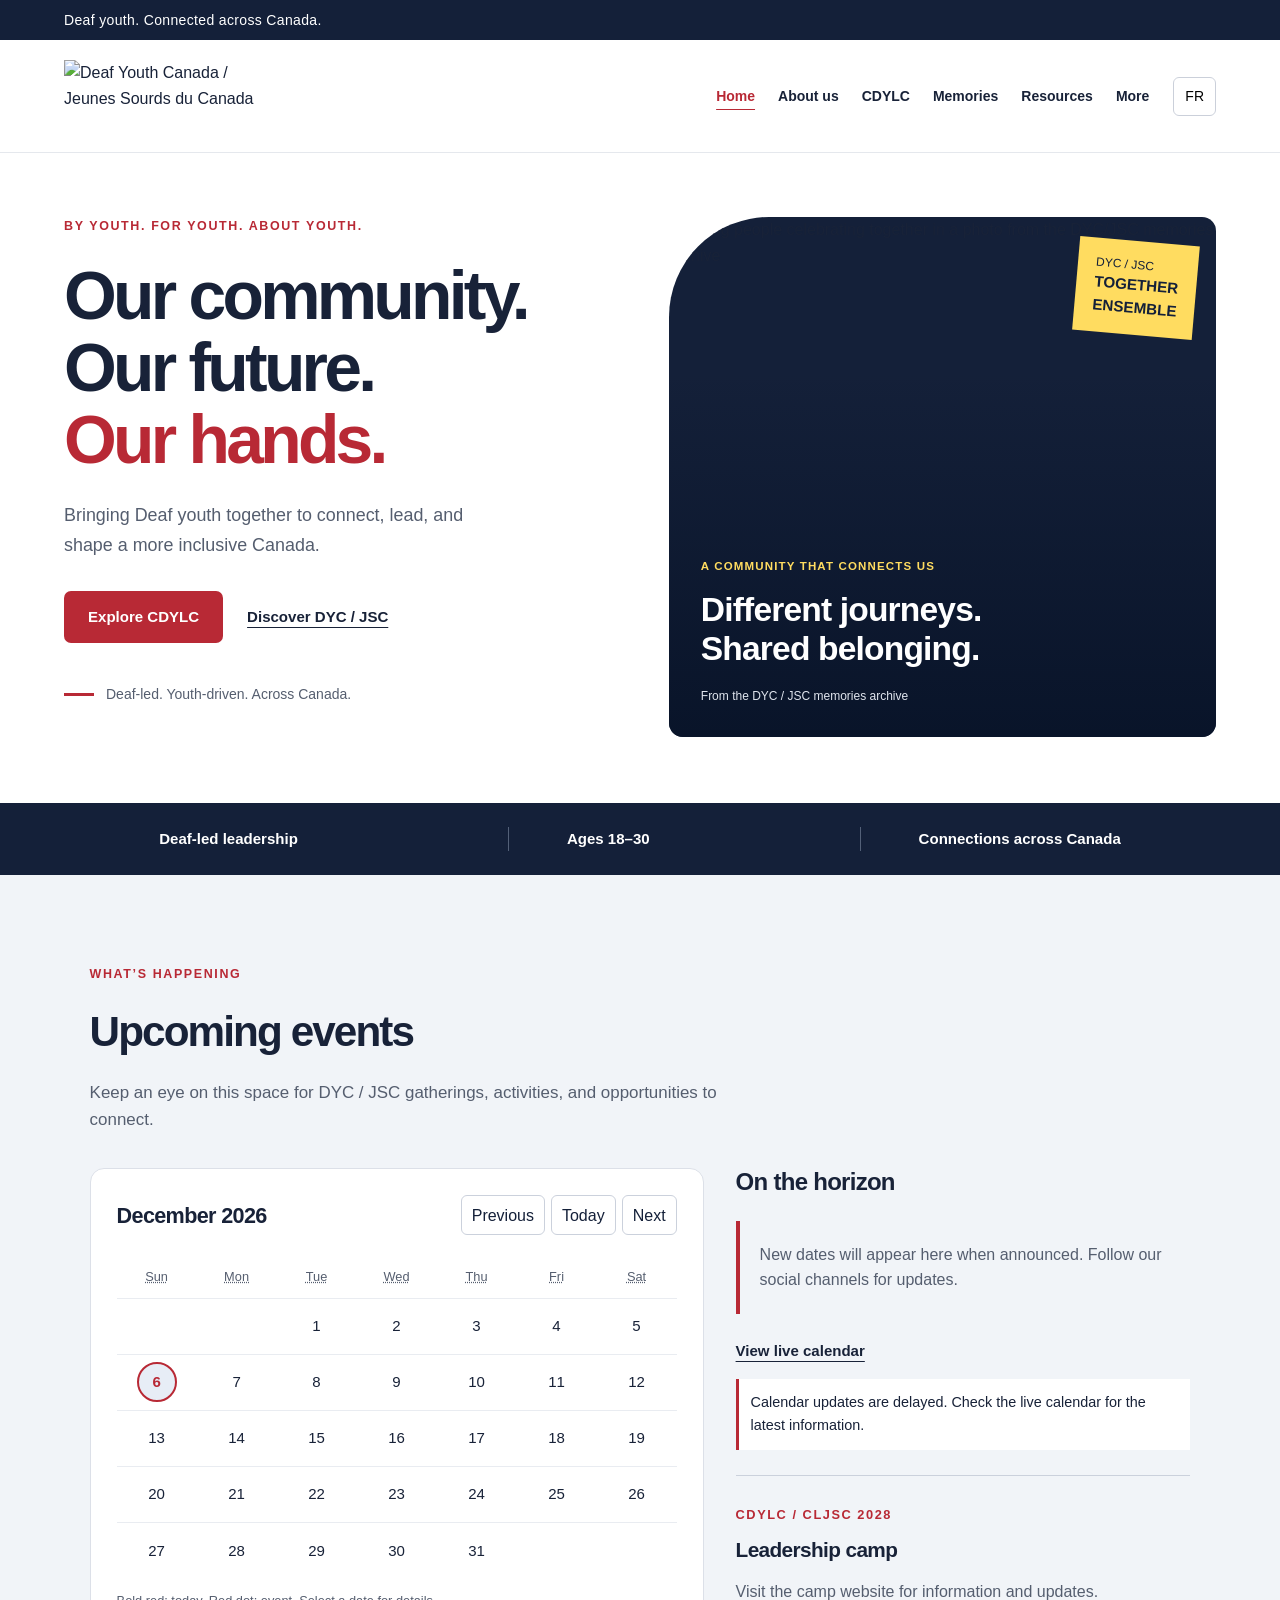
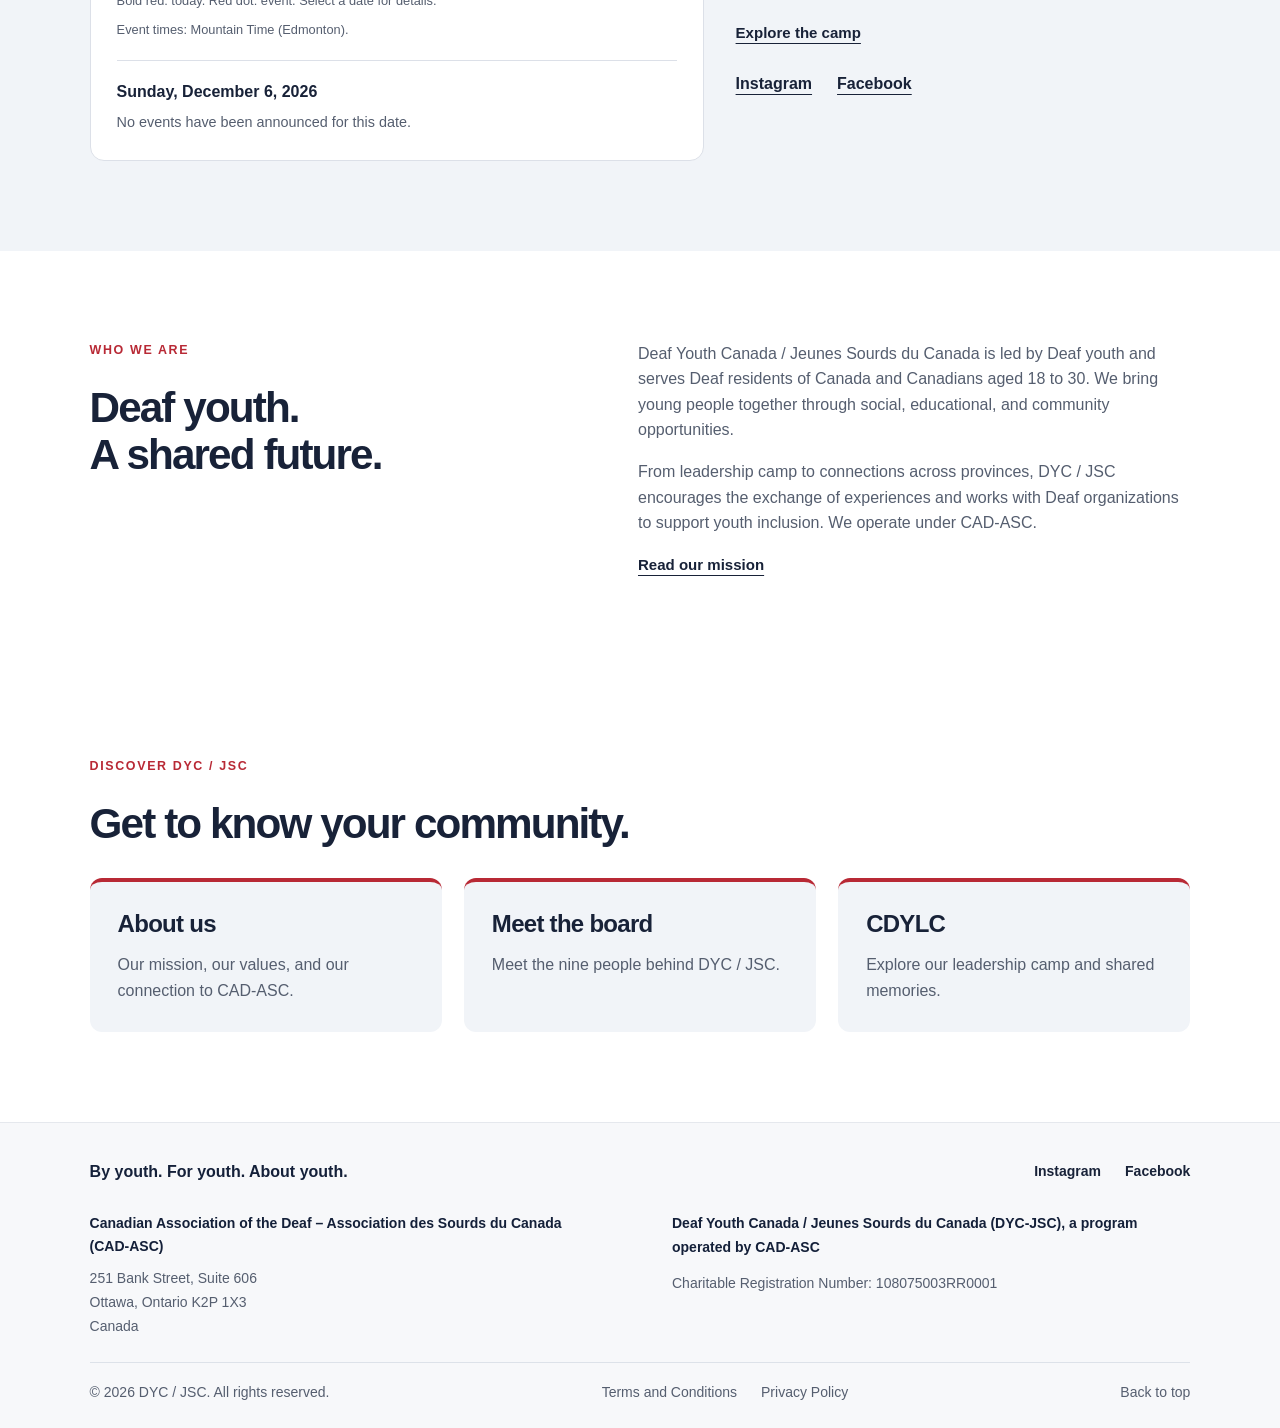
==== commit b1ee5703: "Remove ASL and LSQ labels from website banners" ====
--- a/index.html
+++ b/index.html
@@ -1,8 +1,9 @@
 <!doctype html><html lang="en"><head><meta charset="utf-8"><meta name="viewport" content="width=device-width,initial-scale=1"><title>Home | DYC / JSC</title><meta name="description" content="By youth. For youth. About youth. Connect with Deaf Youth Canada / Jeunes Sourds du Canada."><link rel="icon" type="image/png" href="favicon.png"><link rel="stylesheet" href="style.css?v=responsive-3"><script src="app.js?v=google-calendar-1" defer></script><script src="public-events.js?v=3" defer></script></head><body data-title-en="Home | DYC / JSC" data-title-fr="Accueil | DYC / JSC">
 <a class="skip" href="#main" data-en="Skip to content" data-fr="Aller au contenu">Skip to content</a>
-<div class="topline"><span data-en="Deaf youth. Connected across Canada." data-fr="Les jeunes Sourds. Unis partout au Canada.">Deaf youth. Connected across Canada.</span><span>ASL · LSQ</span></div>
+<div class="topline"><span data-en="Deaf youth. Connected across Canada." data-fr="Les jeunes Sourds. Unis partout au Canada.">Deaf youth. Connected across Canada.</span></div>
 <header><a class="brand" href="index.html" aria-label="DYC / JSC home"><img src="assets/logo.png" alt="Deaf Youth Canada / Jeunes Sourds du Canada" width="1013" height="347"></a><button class="menu" aria-expanded="false" aria-controls="nav" data-en="Menu" data-fr="Menu">Menu</button><nav id="nav"><a href="index.html" aria-current="page" data-en="Home" data-fr="Accueil">Home</a><div class="about-dropdown"><button class="about-toggle" type="button" aria-expanded="false" aria-controls="about-submenu"><span data-en="About us" data-fr="À propos">About us</span></button><div id="about-submenu" class="about-submenu" hidden><a href="about.html" data-en="Who We Are" data-fr="Qui nous sommes">Who We Are</a><a href="bylaws.html" data-en="Bylaws" data-fr="Règlements">Bylaws</a><a href="board.html" data-en="Board" data-fr="Conseil">Board</a></div></div><a href="cdylc.html" data-en="CDYLC" data-fr="CLJSC">CDYLC</a><a href="memories.html" data-en="Memories" data-fr="Souvenirs">Memories</a><a href="resources.html" data-en="Resources" data-fr="Ressources">Resources</a><div class="about-dropdown"><button class="about-toggle" type="button" aria-expanded="false" aria-controls="more-submenu"><span data-en="More" data-fr="Plus">More</span></button><div id="more-submenu" class="about-submenu" hidden><a href="get-involved.html" data-en="Get Involved" data-fr="Participer">Get Involved</a><a href="membership.html" data-en="Become a Member" data-fr="Devenir membre">Become a Member</a><a href="contact.html" data-en="Contact Us" data-fr="Nous joindre">Contact Us</a></div></div></nav><button id="language" aria-label="Afficher le site en français">FR</button></header>
 <main id="main"><section class="hero"><div class="hero-copy"><p class="eyebrow" data-en="BY YOUTH. FOR YOUTH. ABOUT YOUTH." data-fr="PAR, POUR ET À PROPOS DES JEUNES.">BY YOUTH. FOR YOUTH. ABOUT YOUTH.</p><h1 data-en="Our community.<br>Our future.<br><em>Our hands.</em>" data-fr="Notre communauté.<br>Notre avenir.<br><em>Nos mains.</em>">Our community.<br>Our future.<br><em>Our hands.</em></h1><p class="intro" data-en="Bringing Deaf youth together to connect, lead, and shape a more inclusive Canada." data-fr="Rassembler les jeunes Sourds pour créer des liens, exercer leur leadership et bâtir un Canada plus inclusif.">Bringing Deaf youth together to connect, lead, and shape a more inclusive Canada.</p><div class="actions"><a class="button red" href="cdylc.html" data-en="Explore CDYLC" data-fr="Découvrez le CLJSC">Explore CDYLC</a><a class="text-link" href="about.html" data-en="Discover DYC / JSC" data-fr="Découvrez DYC / JSC">Discover DYC / JSC</a></div><div class="hero-note"><span class="short-line"></span><span data-en="Deaf-led. Youth-driven. Across Canada." data-fr="Par les jeunes Sourds, partout au Canada.">Deaf-led. Youth-driven. Across Canada.</span></div></div><figure class="hero-image"><img src="assets/camp.jpg" alt="Young people celebrating together in a photo from the DYC/JSC memories archive" data-alt-en="Young people celebrating together in a photo from the DYC/JSC memories archive" data-alt-fr="Des jeunes réunis lors d’une activité, dans les archives de souvenirs de DYC/JSC"><figcaption><span data-en="A COMMUNITY THAT CONNECTS US" data-fr="UNE COMMUNAUTÉ QUI NOUS UNIT">A COMMUNITY THAT CONNECTS US</span><strong data-en="Different journeys.<br>Shared belonging." data-fr="Des parcours différents.<br>Un même sentiment d’appartenance.">Different journeys.<br>Shared belonging.</strong><small data-en="From the DYC / JSC memories archive" data-fr="Tiré des archives de souvenirs de DYC / JSC">From the DYC / JSC memories archive</small></figcaption><div class="photo-tag" aria-hidden="true">DYC / JSC<br><b>TOGETHER<br>ENSEMBLE</b></div></figure></section>
-<div class="identity-strip"><span data-en="Deaf-led leadership" data-fr="Leadership sourd">Deaf-led leadership</span><span data-en="Ages 18–30" data-fr="De 18 à 30 ans">Ages 18–30</span><span data-en="Connections across Canada" data-fr="Des liens partout au Canada">Connections across Canada</span><span>ASL & LSQ</span></div>
+<div class="identity-strip"><span data-en="Deaf-led leadership" data-fr="Leadership sourd">Deaf-led leadership</span><span data-en="Ages 18–30" data-fr="De 18 à 30 ans">Ages 18–30</span><span data-en="Connections across Canada" data-fr="Des liens partout au Canada">Connections across Canada</span></div>
 <section id="events" class="section events-section"><div class="section-heading"><p class="eyebrow" data-en="WHAT’S HAPPENING" data-fr="À L’AGENDA">WHAT’S HAPPENING</p><h2 data-en="Upcoming events" data-fr="Événements à venir">Upcoming events</h2><p data-en="Keep an eye on this space for DYC / JSC gatherings, activities, and opportunities to connect." data-fr="Surveillez cet espace pour les rencontres, les activités et les occasions de créer des liens avec DYC / JSC.">Keep an eye on this space for DYC / JSC gatherings, activities, and opportunities to connect.</p></div><div class="events-layout"><div class="calendar"><div class="calendar-toolbar"><h3 id="calendar-month" aria-live="polite"></h3><div class="calendar-controls"><button id="previous-month" type="button" aria-label="Previous month" data-en="Previous" data-fr="Précédent">Previous</button><button id="today-month" type="button" data-en="Today" data-fr="Aujourd’hui">Today</button><button id="next-month" type="button" aria-label="Next month" data-en="Next" data-fr="Suivant">Next</button></div></div><table class="calendar-table" aria-labelledby="calendar-month"><thead id="calendar-weekdays"></thead><tbody id="calendar-days"></tbody></table><p class="calendar-legend"><span data-en="Bold red: today. Red dot: event. Select a date for details." data-fr="Rouge et gras : aujourd’hui. Point rouge : événement. Sélectionnez une date pour les détails.">Bold red: today. Red dot: event. Select a date for details.</span></p><p class="calendar-timezone" data-en="Event times: Mountain Time (Edmonton)." data-fr="Heure des événements : heure des Rocheuses (Edmonton).">Event times: Mountain Time (Edmonton).</p></div><aside class="upcoming-panel"><h3 data-en="On the horizon" data-fr="À venir">On the horizon</h3><div id="upcoming-events" class="dates-notice" aria-live="polite"><p>Loading upcoming events… / Chargement des événements à venir…</p></div><p class="calendar-live"><a class="text-link" data-public-calendar href="https://calendar.google.com/calendar/embed?src=c_0189f173417acc31373d77ace1604040364cb4f7368513314d6154544244b7af%40group.calendar.google.com&amp;ctz=America%2FEdmonton" target="_blank" rel="noopener noreferrer" data-en="View live calendar" data-fr="Voir le calendrier en direct">View live calendar</a></p><p id="calendar-sync-status" role="status" hidden></p><div class="event-camp"><span class="label">CDYLC / CLJSC 2028</span><h3 data-en="Leadership camp" data-fr="Camp de leadership">Leadership camp</h3><p data-en="Visit the camp website for information and updates." data-fr="Consultez le site du camp pour les renseignements et les nouvelles.">Visit the camp website for information and updates.</p><a class="text-link" href="https://digitalderek.ca/cdylc-2028/" data-en="Explore the camp" data-fr="Découvrez le camp">Explore the camp</a></div><div class="social-links"><a href="https://www.instagram.com/dyc_jsc/" target="_blank" rel="noopener noreferrer">Instagram</a><a href="https://www.facebook.com/dyc.jsc/" target="_blank" rel="noopener noreferrer">Facebook</a></div></aside></div><noscript><p>Enable JavaScript to browse dates, or use the live calendar link above. / Activez JavaScript pour parcourir les dates ou utilisez le lien du calendrier en direct ci-dessus.</p></noscript></section><section class="section home-about"><div><p class="eyebrow" data-en="WHO WE ARE" data-fr="QUI NOUS SOMMES">WHO WE ARE</p><h2 data-en="Deaf youth.&lt;br&gt;A shared future." data-fr="Les jeunes Sourds.&lt;br&gt;Un avenir commun.">Deaf youth.<br>A shared future.</h2></div><div><p data-en="Deaf Youth Canada / Jeunes Sourds du Canada is led by Deaf youth and serves Deaf residents of Canada and Canadians aged 18 to 30. We bring young people together through social, educational, and community opportunities." data-fr="Deaf Youth Canada / Jeunes Sourds du Canada est dirigé par des jeunes Sourds et s’adresse aux résidents sourds du Canada et aux Canadiens de 18 à 30 ans. Nous rassemblons les jeunes grâce à des occasions sociales, éducatives et communautaires.">Deaf Youth Canada / Jeunes Sourds du Canada is led by Deaf youth and serves Deaf residents of Canada and Canadians aged 18 to 30. We bring young people together through social, educational, and community opportunities.</p><p data-en="From leadership camp to connections across provinces, DYC / JSC encourages the exchange of experiences and works with Deaf organizations to support youth inclusion. We operate under CAD-ASC." data-fr="Du camp de leadership aux liens entre les provinces, DYC / JSC encourage le partage d’expériences et collabore avec les organismes sourds pour soutenir l’inclusion des jeunes. Nous relevons de l’ASC-CAD.">From leadership camp to connections across provinces, DYC / JSC encourages the exchange of experiences and works with Deaf organizations to support youth inclusion. We operate under CAD-ASC.</p><a class="text-link" href="about.html#mission" data-en="Read our mission" data-fr="Découvrez notre mission">Read our mission</a></div></section><section class="section home-explore"><div class="section-heading"><p class="eyebrow" data-en="DISCOVER DYC / JSC" data-fr="DÉCOUVREZ DYC / JSC">DISCOVER DYC / JSC</p><h2 data-en="Get to know your community." data-fr="Découvrez votre communauté.">Get to know your community.</h2></div><div class="explore-grid"><a class="explore-card" href="about.html"><h3 data-en="About us" data-fr="À propos de nous">About us</h3><p data-en="Our mission, our values, and our connection to CAD-ASC." data-fr="Notre mission, nos valeurs et notre lien avec l’ASC-CAD.">Our mission, our values, and our connection to CAD-ASC.</p></a><a class="explore-card" href="board.html"><h3 data-en="Meet the board" data-fr="Notre conseil">Meet the board</h3><p data-en="Meet the nine people behind DYC / JSC." data-fr="Rencontrez les neuf membres du conseil de DYC / JSC.">Meet the nine people behind DYC / JSC.</p></a><a class="explore-card" href="cdylc.html"><h3 data-en="CDYLC" data-fr="CLJSC">CDYLC</h3><p data-en="Explore our leadership camp and shared memories." data-fr="Découvrez notre camp de leadership et nos souvenirs.">Explore our leadership camp and shared memories.</p></a></div></section></main>
 <footer class="site-footer"><div class="footer-inner"><div class="footer-main"><div class="footer-identity"><p data-en="By youth. For youth. About youth." data-fr="Par, pour et à propos des jeunes.">By youth. For youth. About youth.</p><div class="footer-organization"><p class="footer-parent"><a class="cad-link" href="https://cad-asc.ca/">Canadian Association of the Deaf – Association des Sourds du Canada (CAD-ASC)</a></p><address class="footer-address"><span data-en="251 Bank Street, Suite 606" data-fr="251, rue Bank, bureau 606">251 Bank Street, Suite 606</span><br><span data-en="Ottawa, Ontario K2P 1X3" data-fr="Ottawa (Ontario) K2P 1X3">Ottawa, Ontario K2P 1X3</span><br>Canada</address><p class="charitable-registration"><span data-en="Deaf Youth Canada / Jeunes Sourds du Canada (DYC-JSC), a program operated by CAD-ASC" data-fr="Deaf Youth Canada / Jeunes Sourds du Canada (DYC-JSC), un programme géré par CAD-ASC">Deaf Youth Canada / Jeunes Sourds du Canada (DYC-JSC), a program operated by CAD-ASC</span><br><span data-en="Charitable Registration Number: 108075003RR0001" data-fr="Numéro d’enregistrement d’organisme de bienfaisance : 108075003RR0001">Charitable Registration Number: 108075003RR0001</span></p></div></div><div class="social-links" aria-label="Social media"><a href="https://www.instagram.com/dyc_jsc/" target="_blank" rel="noopener noreferrer">Instagram</a><a href="https://www.facebook.com/dyc.jsc/" target="_blank" rel="noopener noreferrer">Facebook</a></div></div><div class="footer-bottom"><span data-en="© 2026 DYC / JSC. All rights reserved." data-fr="© 2026 DYC / JSC. Tous droits réservés.">© 2026 DYC / JSC. All rights reserved.</span><div class="footer-policy-links"><a href="terms.html" data-en="Terms and Conditions" data-fr="Conditions d’utilisation">Terms and Conditions</a><a href="privacy.html" data-en="Privacy Policy" data-fr="Politique de confidentialité">Privacy Policy</a></div><a href="#" data-en="Back to top" data-fr="Retour en haut">Back to top</a></div></div></footer></body></html>
+
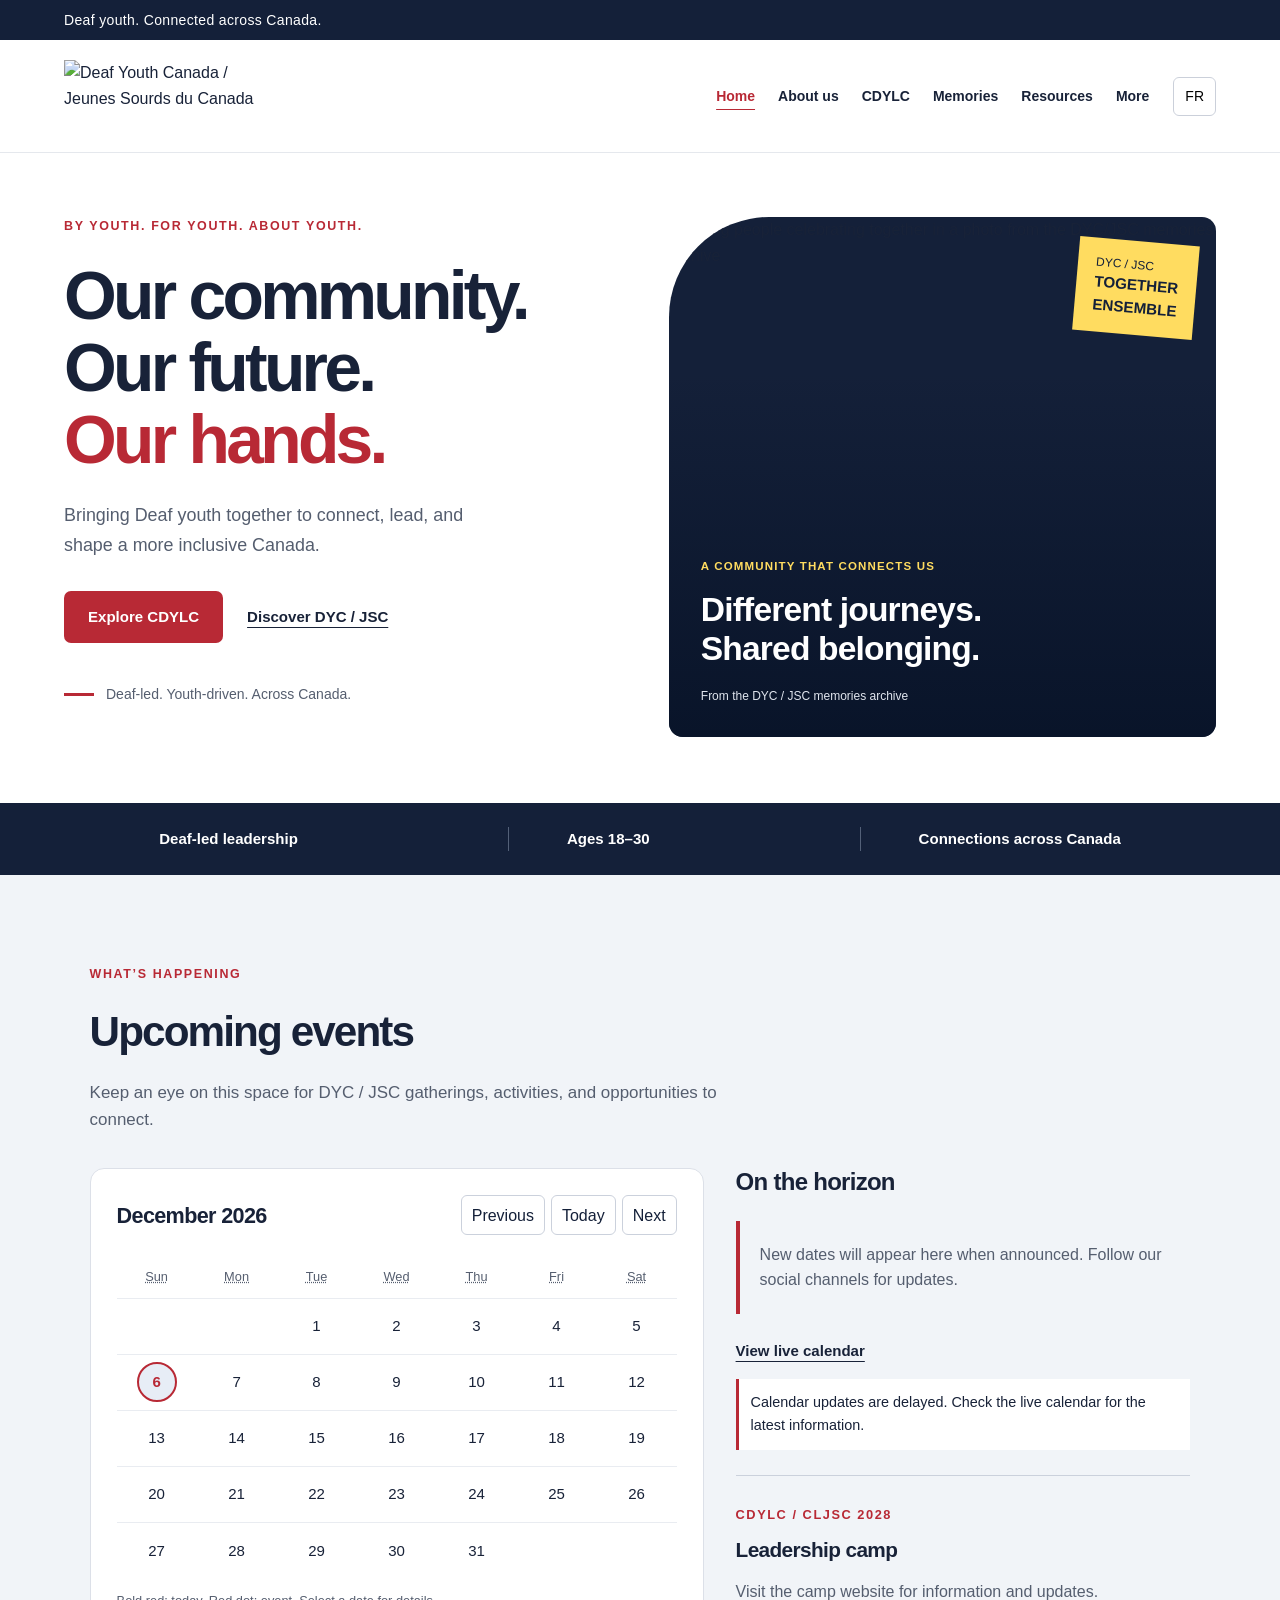
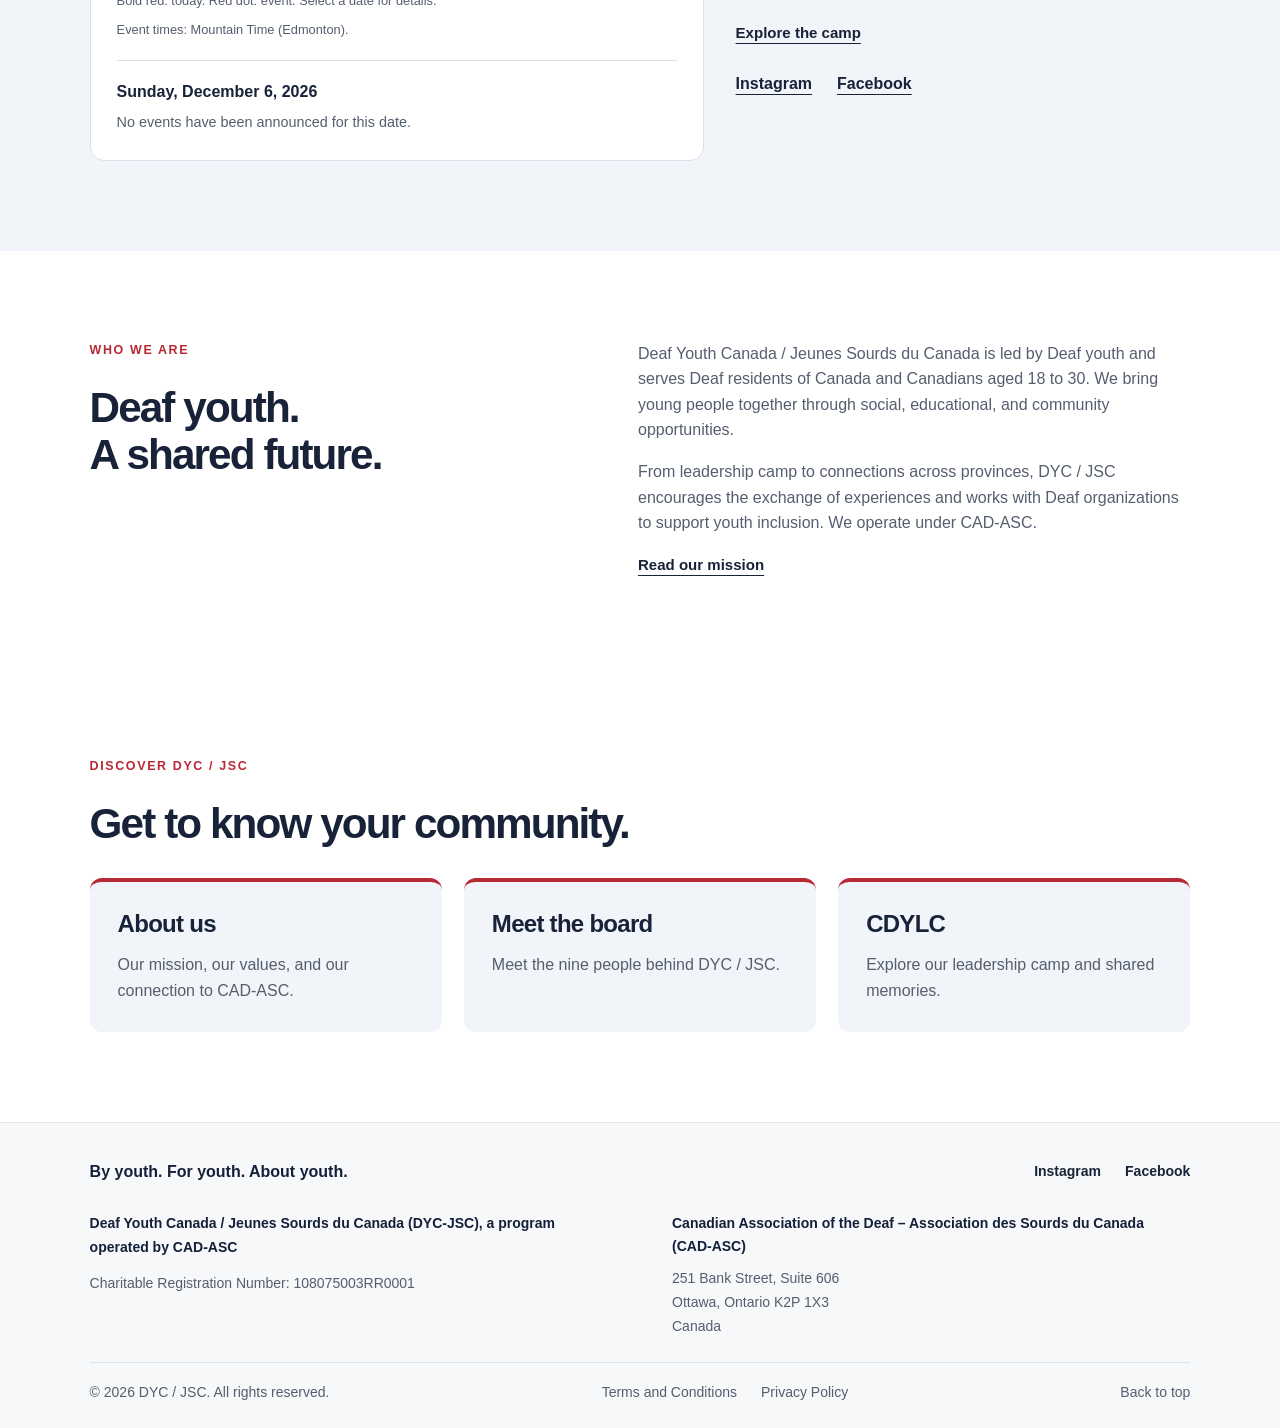
==== commit 8f76ee43: "Swap DYC and CAD footer columns" ====
--- a/index.html
+++ b/index.html
@@ -1,9 +1,10 @@
-<!doctype html><html lang="en"><head><meta charset="utf-8"><meta name="viewport" content="width=device-width,initial-scale=1"><title>Home | DYC / JSC</title><meta name="description" content="By youth. For youth. About youth. Connect with Deaf Youth Canada / Jeunes Sourds du Canada."><link rel="icon" type="image/png" href="favicon.png"><link rel="stylesheet" href="style.css?v=responsive-3"><script src="app.js?v=google-calendar-1" defer></script><script src="public-events.js?v=3" defer></script></head><body data-title-en="Home | DYC / JSC" data-title-fr="Accueil | DYC / JSC">
+<!doctype html><html lang="en"><head><meta charset="utf-8"><meta name="viewport" content="width=device-width,initial-scale=1"><title>Home | DYC / JSC</title><meta name="description" content="By youth. For youth. About youth. Connect with Deaf Youth Canada / Jeunes Sourds du Canada."><link rel="icon" type="image/png" href="favicon.png"><link rel="stylesheet" href="style.css?v=footer-order-4"><script src="app.js?v=google-calendar-1" defer></script><script src="public-events.js?v=3" defer></script></head><body data-title-en="Home | DYC / JSC" data-title-fr="Accueil | DYC / JSC">
 <a class="skip" href="#main" data-en="Skip to content" data-fr="Aller au contenu">Skip to content</a>
 <div class="topline"><span data-en="Deaf youth. Connected across Canada." data-fr="Les jeunes Sourds. Unis partout au Canada.">Deaf youth. Connected across Canada.</span></div>
 <header><a class="brand" href="index.html" aria-label="DYC / JSC home"><img src="assets/logo.png" alt="Deaf Youth Canada / Jeunes Sourds du Canada" width="1013" height="347"></a><button class="menu" aria-expanded="false" aria-controls="nav" data-en="Menu" data-fr="Menu">Menu</button><nav id="nav"><a href="index.html" aria-current="page" data-en="Home" data-fr="Accueil">Home</a><div class="about-dropdown"><button class="about-toggle" type="button" aria-expanded="false" aria-controls="about-submenu"><span data-en="About us" data-fr="À propos">About us</span></button><div id="about-submenu" class="about-submenu" hidden><a href="about.html" data-en="Who We Are" data-fr="Qui nous sommes">Who We Are</a><a href="bylaws.html" data-en="Bylaws" data-fr="Règlements">Bylaws</a><a href="board.html" data-en="Board" data-fr="Conseil">Board</a></div></div><a href="cdylc.html" data-en="CDYLC" data-fr="CLJSC">CDYLC</a><a href="memories.html" data-en="Memories" data-fr="Souvenirs">Memories</a><a href="resources.html" data-en="Resources" data-fr="Ressources">Resources</a><div class="about-dropdown"><button class="about-toggle" type="button" aria-expanded="false" aria-controls="more-submenu"><span data-en="More" data-fr="Plus">More</span></button><div id="more-submenu" class="about-submenu" hidden><a href="get-involved.html" data-en="Get Involved" data-fr="Participer">Get Involved</a><a href="membership.html" data-en="Become a Member" data-fr="Devenir membre">Become a Member</a><a href="contact.html" data-en="Contact Us" data-fr="Nous joindre">Contact Us</a></div></div></nav><button id="language" aria-label="Afficher le site en français">FR</button></header>
 <main id="main"><section class="hero"><div class="hero-copy"><p class="eyebrow" data-en="BY YOUTH. FOR YOUTH. ABOUT YOUTH." data-fr="PAR, POUR ET À PROPOS DES JEUNES.">BY YOUTH. FOR YOUTH. ABOUT YOUTH.</p><h1 data-en="Our community.<br>Our future.<br><em>Our hands.</em>" data-fr="Notre communauté.<br>Notre avenir.<br><em>Nos mains.</em>">Our community.<br>Our future.<br><em>Our hands.</em></h1><p class="intro" data-en="Bringing Deaf youth together to connect, lead, and shape a more inclusive Canada." data-fr="Rassembler les jeunes Sourds pour créer des liens, exercer leur leadership et bâtir un Canada plus inclusif.">Bringing Deaf youth together to connect, lead, and shape a more inclusive Canada.</p><div class="actions"><a class="button red" href="cdylc.html" data-en="Explore CDYLC" data-fr="Découvrez le CLJSC">Explore CDYLC</a><a class="text-link" href="about.html" data-en="Discover DYC / JSC" data-fr="Découvrez DYC / JSC">Discover DYC / JSC</a></div><div class="hero-note"><span class="short-line"></span><span data-en="Deaf-led. Youth-driven. Across Canada." data-fr="Par les jeunes Sourds, partout au Canada.">Deaf-led. Youth-driven. Across Canada.</span></div></div><figure class="hero-image"><img src="assets/camp.jpg" alt="Young people celebrating together in a photo from the DYC/JSC memories archive" data-alt-en="Young people celebrating together in a photo from the DYC/JSC memories archive" data-alt-fr="Des jeunes réunis lors d’une activité, dans les archives de souvenirs de DYC/JSC"><figcaption><span data-en="A COMMUNITY THAT CONNECTS US" data-fr="UNE COMMUNAUTÉ QUI NOUS UNIT">A COMMUNITY THAT CONNECTS US</span><strong data-en="Different journeys.<br>Shared belonging." data-fr="Des parcours différents.<br>Un même sentiment d’appartenance.">Different journeys.<br>Shared belonging.</strong><small data-en="From the DYC / JSC memories archive" data-fr="Tiré des archives de souvenirs de DYC / JSC">From the DYC / JSC memories archive</small></figcaption><div class="photo-tag" aria-hidden="true">DYC / JSC<br><b>TOGETHER<br>ENSEMBLE</b></div></figure></section>
 <div class="identity-strip"><span data-en="Deaf-led leadership" data-fr="Leadership sourd">Deaf-led leadership</span><span data-en="Ages 18–30" data-fr="De 18 à 30 ans">Ages 18–30</span><span data-en="Connections across Canada" data-fr="Des liens partout au Canada">Connections across Canada</span></div>
 <section id="events" class="section events-section"><div class="section-heading"><p class="eyebrow" data-en="WHAT’S HAPPENING" data-fr="À L’AGENDA">WHAT’S HAPPENING</p><h2 data-en="Upcoming events" data-fr="Événements à venir">Upcoming events</h2><p data-en="Keep an eye on this space for DYC / JSC gatherings, activities, and opportunities to connect." data-fr="Surveillez cet espace pour les rencontres, les activités et les occasions de créer des liens avec DYC / JSC.">Keep an eye on this space for DYC / JSC gatherings, activities, and opportunities to connect.</p></div><div class="events-layout"><div class="calendar"><div class="calendar-toolbar"><h3 id="calendar-month" aria-live="polite"></h3><div class="calendar-controls"><button id="previous-month" type="button" aria-label="Previous month" data-en="Previous" data-fr="Précédent">Previous</button><button id="today-month" type="button" data-en="Today" data-fr="Aujourd’hui">Today</button><button id="next-month" type="button" aria-label="Next month" data-en="Next" data-fr="Suivant">Next</button></div></div><table class="calendar-table" aria-labelledby="calendar-month"><thead id="calendar-weekdays"></thead><tbody id="calendar-days"></tbody></table><p class="calendar-legend"><span data-en="Bold red: today. Red dot: event. Select a date for details." data-fr="Rouge et gras : aujourd’hui. Point rouge : événement. Sélectionnez une date pour les détails.">Bold red: today. Red dot: event. Select a date for details.</span></p><p class="calendar-timezone" data-en="Event times: Mountain Time (Edmonton)." data-fr="Heure des événements : heure des Rocheuses (Edmonton).">Event times: Mountain Time (Edmonton).</p></div><aside class="upcoming-panel"><h3 data-en="On the horizon" data-fr="À venir">On the horizon</h3><div id="upcoming-events" class="dates-notice" aria-live="polite"><p>Loading upcoming events… / Chargement des événements à venir…</p></div><p class="calendar-live"><a class="text-link" data-public-calendar href="https://calendar.google.com/calendar/embed?src=c_0189f173417acc31373d77ace1604040364cb4f7368513314d6154544244b7af%40group.calendar.google.com&amp;ctz=America%2FEdmonton" target="_blank" rel="noopener noreferrer" data-en="View live calendar" data-fr="Voir le calendrier en direct">View live calendar</a></p><p id="calendar-sync-status" role="status" hidden></p><div class="event-camp"><span class="label">CDYLC / CLJSC 2028</span><h3 data-en="Leadership camp" data-fr="Camp de leadership">Leadership camp</h3><p data-en="Visit the camp website for information and updates." data-fr="Consultez le site du camp pour les renseignements et les nouvelles.">Visit the camp website for information and updates.</p><a class="text-link" href="https://digitalderek.ca/cdylc-2028/" data-en="Explore the camp" data-fr="Découvrez le camp">Explore the camp</a></div><div class="social-links"><a href="https://www.instagram.com/dyc_jsc/" target="_blank" rel="noopener noreferrer">Instagram</a><a href="https://www.facebook.com/dyc.jsc/" target="_blank" rel="noopener noreferrer">Facebook</a></div></aside></div><noscript><p>Enable JavaScript to browse dates, or use the live calendar link above. / Activez JavaScript pour parcourir les dates ou utilisez le lien du calendrier en direct ci-dessus.</p></noscript></section><section class="section home-about"><div><p class="eyebrow" data-en="WHO WE ARE" data-fr="QUI NOUS SOMMES">WHO WE ARE</p><h2 data-en="Deaf youth.&lt;br&gt;A shared future." data-fr="Les jeunes Sourds.&lt;br&gt;Un avenir commun.">Deaf youth.<br>A shared future.</h2></div><div><p data-en="Deaf Youth Canada / Jeunes Sourds du Canada is led by Deaf youth and serves Deaf residents of Canada and Canadians aged 18 to 30. We bring young people together through social, educational, and community opportunities." data-fr="Deaf Youth Canada / Jeunes Sourds du Canada est dirigé par des jeunes Sourds et s’adresse aux résidents sourds du Canada et aux Canadiens de 18 à 30 ans. Nous rassemblons les jeunes grâce à des occasions sociales, éducatives et communautaires.">Deaf Youth Canada / Jeunes Sourds du Canada is led by Deaf youth and serves Deaf residents of Canada and Canadians aged 18 to 30. We bring young people together through social, educational, and community opportunities.</p><p data-en="From leadership camp to connections across provinces, DYC / JSC encourages the exchange of experiences and works with Deaf organizations to support youth inclusion. We operate under CAD-ASC." data-fr="Du camp de leadership aux liens entre les provinces, DYC / JSC encourage le partage d’expériences et collabore avec les organismes sourds pour soutenir l’inclusion des jeunes. Nous relevons de l’ASC-CAD.">From leadership camp to connections across provinces, DYC / JSC encourages the exchange of experiences and works with Deaf organizations to support youth inclusion. We operate under CAD-ASC.</p><a class="text-link" href="about.html#mission" data-en="Read our mission" data-fr="Découvrez notre mission">Read our mission</a></div></section><section class="section home-explore"><div class="section-heading"><p class="eyebrow" data-en="DISCOVER DYC / JSC" data-fr="DÉCOUVREZ DYC / JSC">DISCOVER DYC / JSC</p><h2 data-en="Get to know your community." data-fr="Découvrez votre communauté.">Get to know your community.</h2></div><div class="explore-grid"><a class="explore-card" href="about.html"><h3 data-en="About us" data-fr="À propos de nous">About us</h3><p data-en="Our mission, our values, and our connection to CAD-ASC." data-fr="Notre mission, nos valeurs et notre lien avec l’ASC-CAD.">Our mission, our values, and our connection to CAD-ASC.</p></a><a class="explore-card" href="board.html"><h3 data-en="Meet the board" data-fr="Notre conseil">Meet the board</h3><p data-en="Meet the nine people behind DYC / JSC." data-fr="Rencontrez les neuf membres du conseil de DYC / JSC.">Meet the nine people behind DYC / JSC.</p></a><a class="explore-card" href="cdylc.html"><h3 data-en="CDYLC" data-fr="CLJSC">CDYLC</h3><p data-en="Explore our leadership camp and shared memories." data-fr="Découvrez notre camp de leadership et nos souvenirs.">Explore our leadership camp and shared memories.</p></a></div></section></main>
-<footer class="site-footer"><div class="footer-inner"><div class="footer-main"><div class="footer-identity"><p data-en="By youth. For youth. About youth." data-fr="Par, pour et à propos des jeunes.">By youth. For youth. About youth.</p><div class="footer-organization"><p class="footer-parent"><a class="cad-link" href="https://cad-asc.ca/">Canadian Association of the Deaf – Association des Sourds du Canada (CAD-ASC)</a></p><address class="footer-address"><span data-en="251 Bank Street, Suite 606" data-fr="251, rue Bank, bureau 606">251 Bank Street, Suite 606</span><br><span data-en="Ottawa, Ontario K2P 1X3" data-fr="Ottawa (Ontario) K2P 1X3">Ottawa, Ontario K2P 1X3</span><br>Canada</address><p class="charitable-registration"><span data-en="Deaf Youth Canada / Jeunes Sourds du Canada (DYC-JSC), a program operated by CAD-ASC" data-fr="Deaf Youth Canada / Jeunes Sourds du Canada (DYC-JSC), un programme géré par CAD-ASC">Deaf Youth Canada / Jeunes Sourds du Canada (DYC-JSC), a program operated by CAD-ASC</span><br><span data-en="Charitable Registration Number: 108075003RR0001" data-fr="Numéro d’enregistrement d’organisme de bienfaisance : 108075003RR0001">Charitable Registration Number: 108075003RR0001</span></p></div></div><div class="social-links" aria-label="Social media"><a href="https://www.instagram.com/dyc_jsc/" target="_blank" rel="noopener noreferrer">Instagram</a><a href="https://www.facebook.com/dyc.jsc/" target="_blank" rel="noopener noreferrer">Facebook</a></div></div><div class="footer-bottom"><span data-en="© 2026 DYC / JSC. All rights reserved." data-fr="© 2026 DYC / JSC. Tous droits réservés.">© 2026 DYC / JSC. All rights reserved.</span><div class="footer-policy-links"><a href="terms.html" data-en="Terms and Conditions" data-fr="Conditions d’utilisation">Terms and Conditions</a><a href="privacy.html" data-en="Privacy Policy" data-fr="Politique de confidentialité">Privacy Policy</a></div><a href="#" data-en="Back to top" data-fr="Retour en haut">Back to top</a></div></div></footer></body></html>
+<footer class="site-footer"><div class="footer-inner"><div class="footer-main"><div class="footer-identity"><p data-en="By youth. For youth. About youth." data-fr="Par, pour et à propos des jeunes.">By youth. For youth. About youth.</p><div class="footer-organization"><p class="charitable-registration"><span data-en="Deaf Youth Canada / Jeunes Sourds du Canada (DYC-JSC), a program operated by CAD-ASC" data-fr="Deaf Youth Canada / Jeunes Sourds du Canada (DYC-JSC), un programme géré par CAD-ASC">Deaf Youth Canada / Jeunes Sourds du Canada (DYC-JSC), a program operated by CAD-ASC</span><br><span data-en="Charitable Registration Number: 108075003RR0001" data-fr="Numéro d’enregistrement d’organisme de bienfaisance : 108075003RR0001">Charitable Registration Number: 108075003RR0001</span></p><p class="footer-parent"><a class="cad-link" href="https://cad-asc.ca/">Canadian Association of the Deaf – Association des Sourds du Canada (CAD-ASC)</a></p><address class="footer-address"><span data-en="251 Bank Street, Suite 606" data-fr="251, rue Bank, bureau 606">251 Bank Street, Suite 606</span><br><span data-en="Ottawa, Ontario K2P 1X3" data-fr="Ottawa (Ontario) K2P 1X3">Ottawa, Ontario K2P 1X3</span><br>Canada</address></div></div><div class="social-links" aria-label="Social media"><a href="https://www.instagram.com/dyc_jsc/" target="_blank" rel="noopener noreferrer">Instagram</a><a href="https://www.facebook.com/dyc.jsc/" target="_blank" rel="noopener noreferrer">Facebook</a></div></div><div class="footer-bottom"><span data-en="© 2026 DYC / JSC. All rights reserved." data-fr="© 2026 DYC / JSC. Tous droits réservés.">© 2026 DYC / JSC. All rights reserved.</span><div class="footer-policy-links"><a href="terms.html" data-en="Terms and Conditions" data-fr="Conditions d’utilisation">Terms and Conditions</a><a href="privacy.html" data-en="Privacy Policy" data-fr="Politique de confidentialité">Privacy Policy</a></div><a href="#" data-en="Back to top" data-fr="Retour en haut">Back to top</a></div></div></footer></body></html>
 
+
--- a/style.css
+++ b/style.css
@@ -112,18 +112,20 @@
 .footer-identity>p:first-child{grid-column:1;grid-row:1;margin:0;align-self:center}
 .footer-main>.social-links{grid-column:2;grid-row:1;align-self:center}
 .footer-organization{grid-column:1 / -1;display:grid;grid-template-columns:minmax(0,1fr) minmax(0,1fr);gap:10px 64px}
-.site-footer .footer-parent{grid-column:1;grid-row:1;margin:0;max-width:480px;font-size:.875rem;font-weight:600;line-height:1.6;color:var(--navy)}
+.site-footer .footer-parent{grid-column:2;grid-row:1;margin:0;max-width:480px;font-size:.875rem;font-weight:600;line-height:1.6;color:var(--navy)}
 .site-footer .footer-parent .cad-link{text-decoration:none}
 .site-footer .footer-parent .cad-link:hover{text-decoration:underline}
-.site-footer .footer-address{grid-column:1;grid-row:2;font-style:normal;font-size:.875rem;line-height:1.7;color:var(--muted);margin:0}
-.site-footer .charitable-registration{grid-column:2;grid-row:1 / span 2;align-self:start;max-width:480px;margin:0;line-height:1.7}
+.site-footer .footer-address{grid-column:2;grid-row:2;font-style:normal;font-size:.875rem;line-height:1.7;color:var(--muted);margin:0}
+.site-footer .charitable-registration{grid-column:1;grid-row:1 / span 2;align-self:start;max-width:480px;margin:0;line-height:1.7}
 .site-footer .charitable-registration>span:first-child{display:block;color:var(--navy);font-weight:600;margin-bottom:12px}
 .site-footer .charitable-registration>br{display:none}
 @media(max-width:760px){
  .footer-main{grid-template-columns:minmax(0,1fr);gap:24px}
  .footer-main>.social-links{grid-column:1;grid-row:3}
  .footer-organization{grid-template-columns:minmax(0,1fr);gap:8px}
- .site-footer .charitable-registration{grid-column:1;grid-row:3;margin-top:16px;max-width:none}
- .site-footer .footer-parent{max-width:none}
+ .site-footer .charitable-registration{grid-column:1;grid-row:1;margin-top:0;margin-bottom:16px;max-width:none}
+ .site-footer .footer-parent{grid-column:1;grid-row:2;max-width:none}
+ .site-footer .footer-address{grid-column:1;grid-row:3}
  .site-footer .charitable-registration>span:first-child{margin-bottom:8px}
 }
+
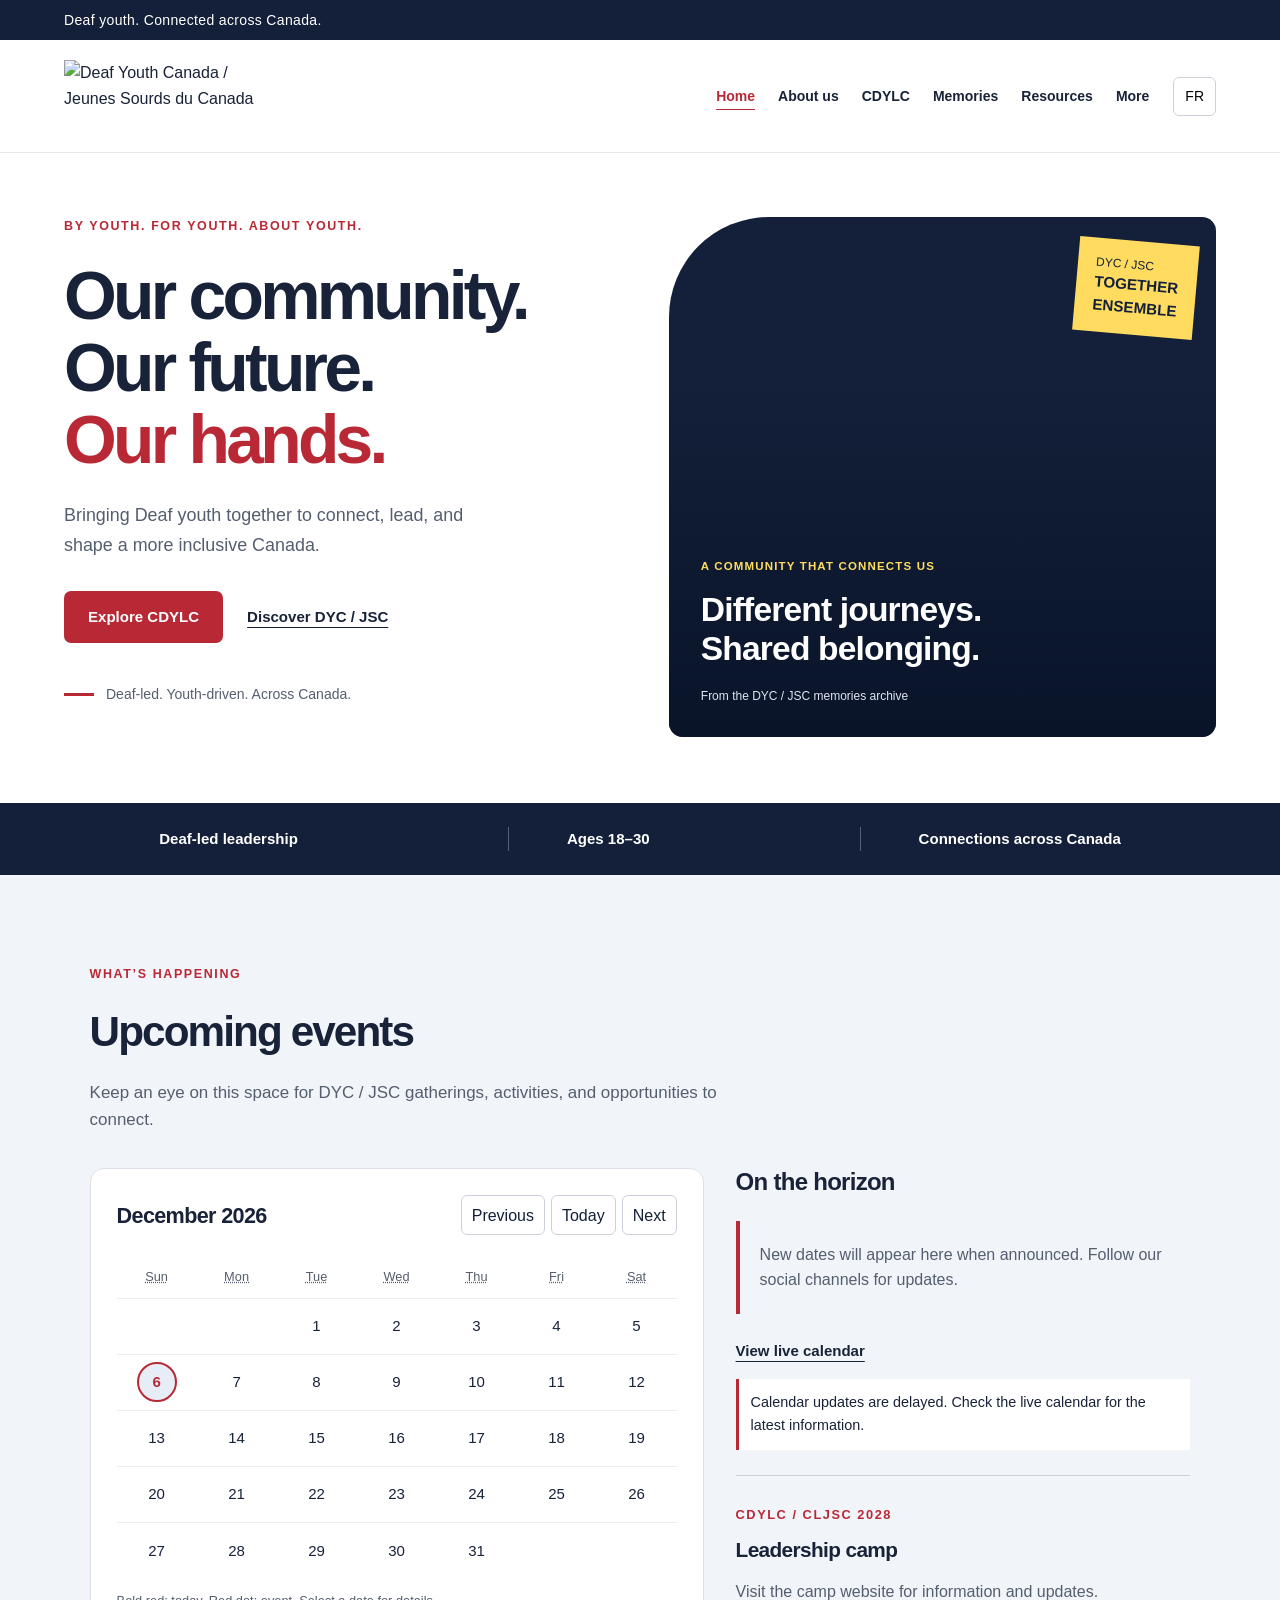
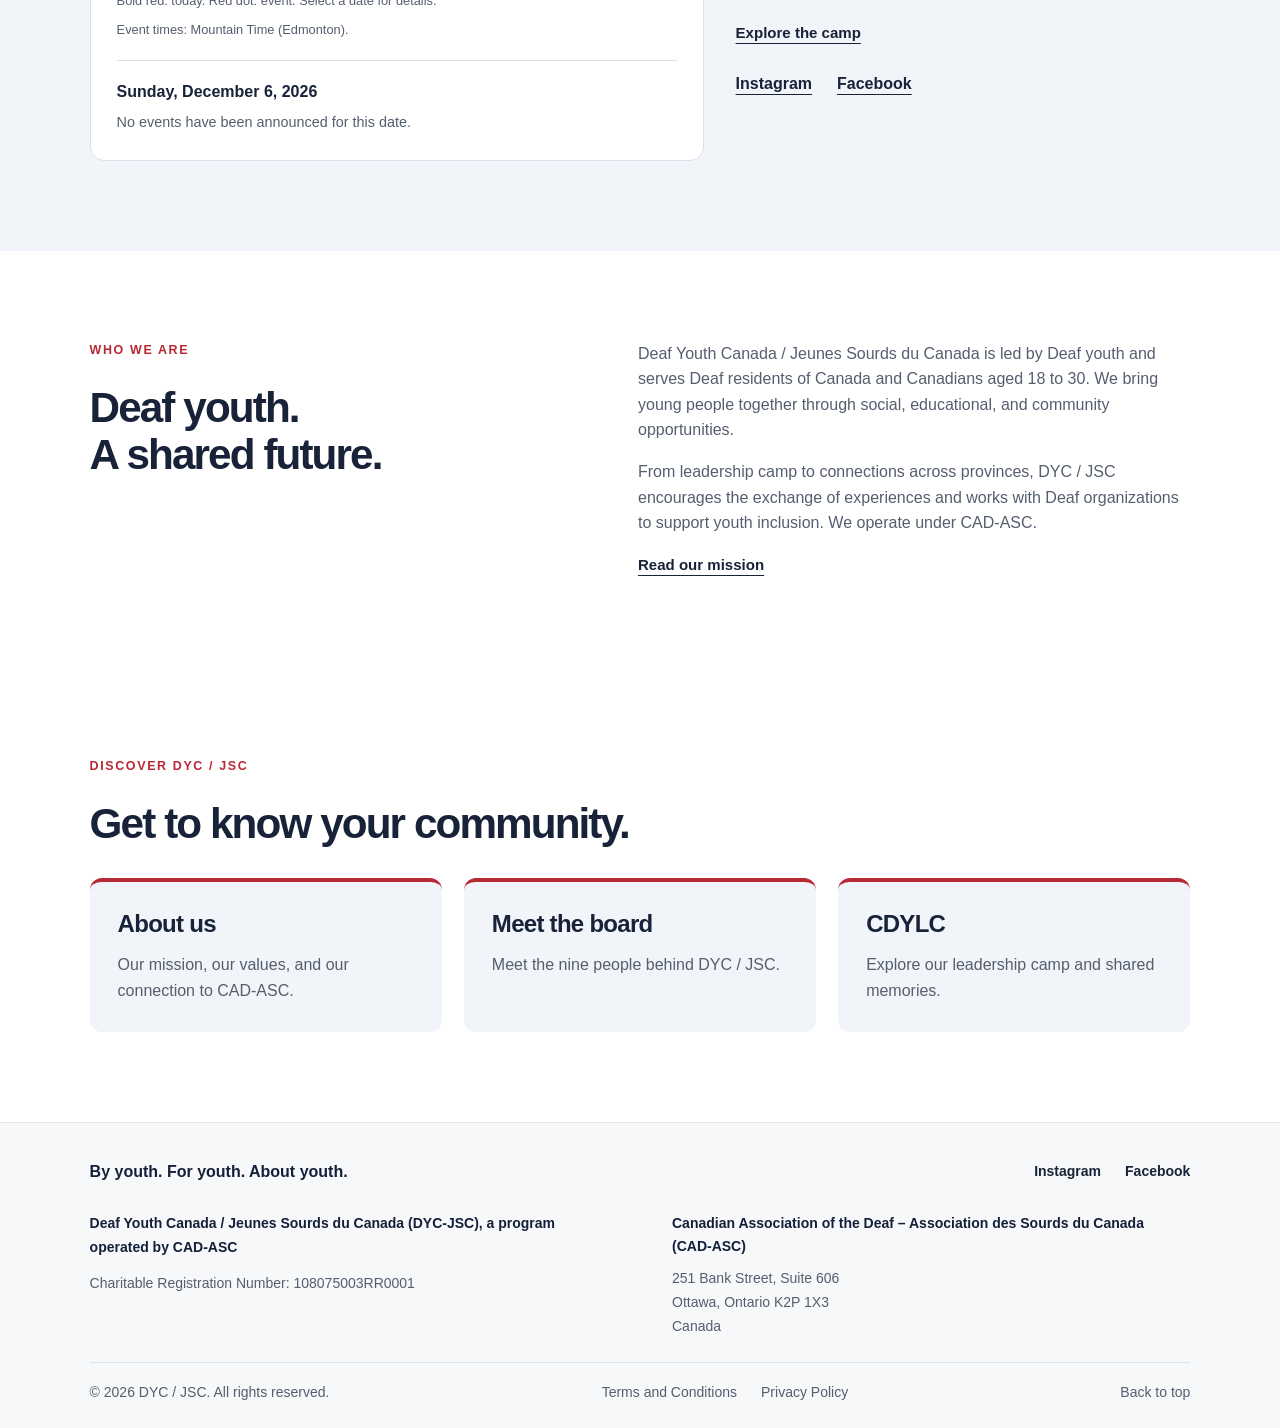
==== commit 6bb12c04: "Add camp-inspired entrances and photo scroll depth" ====
--- a/index.html
+++ b/index.html
@@ -1,4 +1,4 @@
-<!doctype html><html lang="en"><head><meta charset="utf-8"><meta name="viewport" content="width=device-width,initial-scale=1"><title>Home | DYC / JSC</title><meta name="description" content="By youth. For youth. About youth. Connect with Deaf Youth Canada / Jeunes Sourds du Canada."><link rel="icon" type="image/png" href="favicon.png"><link rel="stylesheet" href="style.css?v=footer-order-4"><script src="app.js?v=google-calendar-1" defer></script><script src="public-events.js?v=3" defer></script></head><body data-title-en="Home | DYC / JSC" data-title-fr="Accueil | DYC / JSC">
+<!doctype html><html lang="en"><head><meta charset="utf-8"><meta name="viewport" content="width=device-width,initial-scale=1"><title>Home | DYC / JSC</title><meta name="description" content="By youth. For youth. About youth. Connect with Deaf Youth Canada / Jeunes Sourds du Canada."><link rel="icon" type="image/png" href="favicon.png"><link rel="stylesheet" href="style.css?v=camp-motion-1"><script src="app.js?v=camp-motion-1" defer></script><script src="public-events.js?v=3" defer></script></head><body data-title-en="Home | DYC / JSC" data-title-fr="Accueil | DYC / JSC">
 <a class="skip" href="#main" data-en="Skip to content" data-fr="Aller au contenu">Skip to content</a>
 <div class="topline"><span data-en="Deaf youth. Connected across Canada." data-fr="Les jeunes Sourds. Unis partout au Canada.">Deaf youth. Connected across Canada.</span></div>
 <header><a class="brand" href="index.html" aria-label="DYC / JSC home"><img src="assets/logo.png" alt="Deaf Youth Canada / Jeunes Sourds du Canada" width="1013" height="347"></a><button class="menu" aria-expanded="false" aria-controls="nav" data-en="Menu" data-fr="Menu">Menu</button><nav id="nav"><a href="index.html" aria-current="page" data-en="Home" data-fr="Accueil">Home</a><div class="about-dropdown"><button class="about-toggle" type="button" aria-expanded="false" aria-controls="about-submenu"><span data-en="About us" data-fr="À propos">About us</span></button><div id="about-submenu" class="about-submenu" hidden><a href="about.html" data-en="Who We Are" data-fr="Qui nous sommes">Who We Are</a><a href="bylaws.html" data-en="Bylaws" data-fr="Règlements">Bylaws</a><a href="board.html" data-en="Board" data-fr="Conseil">Board</a></div></div><a href="cdylc.html" data-en="CDYLC" data-fr="CLJSC">CDYLC</a><a href="memories.html" data-en="Memories" data-fr="Souvenirs">Memories</a><a href="resources.html" data-en="Resources" data-fr="Ressources">Resources</a><div class="about-dropdown"><button class="about-toggle" type="button" aria-expanded="false" aria-controls="more-submenu"><span data-en="More" data-fr="Plus">More</span></button><div id="more-submenu" class="about-submenu" hidden><a href="get-involved.html" data-en="Get Involved" data-fr="Participer">Get Involved</a><a href="membership.html" data-en="Become a Member" data-fr="Devenir membre">Become a Member</a><a href="contact.html" data-en="Contact Us" data-fr="Nous joindre">Contact Us</a></div></div></nav><button id="language" aria-label="Afficher le site en français">FR</button></header>
@@ -8,3 +8,6 @@
 <footer class="site-footer"><div class="footer-inner"><div class="footer-main"><div class="footer-identity"><p data-en="By youth. For youth. About youth." data-fr="Par, pour et à propos des jeunes.">By youth. For youth. About youth.</p><div class="footer-organization"><p class="charitable-registration"><span data-en="Deaf Youth Canada / Jeunes Sourds du Canada (DYC-JSC), a program operated by CAD-ASC" data-fr="Deaf Youth Canada / Jeunes Sourds du Canada (DYC-JSC), un programme géré par CAD-ASC">Deaf Youth Canada / Jeunes Sourds du Canada (DYC-JSC), a program operated by CAD-ASC</span><br><span data-en="Charitable Registration Number: 108075003RR0001" data-fr="Numéro d’enregistrement d’organisme de bienfaisance : 108075003RR0001">Charitable Registration Number: 108075003RR0001</span></p><p class="footer-parent"><a class="cad-link" href="https://cad-asc.ca/">Canadian Association of the Deaf – Association des Sourds du Canada (CAD-ASC)</a></p><address class="footer-address"><span data-en="251 Bank Street, Suite 606" data-fr="251, rue Bank, bureau 606">251 Bank Street, Suite 606</span><br><span data-en="Ottawa, Ontario K2P 1X3" data-fr="Ottawa (Ontario) K2P 1X3">Ottawa, Ontario K2P 1X3</span><br>Canada</address></div></div><div class="social-links" aria-label="Social media"><a href="https://www.instagram.com/dyc_jsc/" target="_blank" rel="noopener noreferrer">Instagram</a><a href="https://www.facebook.com/dyc.jsc/" target="_blank" rel="noopener noreferrer">Facebook</a></div></div><div class="footer-bottom"><span data-en="© 2026 DYC / JSC. All rights reserved." data-fr="© 2026 DYC / JSC. Tous droits réservés.">© 2026 DYC / JSC. All rights reserved.</span><div class="footer-policy-links"><a href="terms.html" data-en="Terms and Conditions" data-fr="Conditions d’utilisation">Terms and Conditions</a><a href="privacy.html" data-en="Privacy Policy" data-fr="Politique de confidentialité">Privacy Policy</a></div><a href="#" data-en="Back to top" data-fr="Retour en haut">Back to top</a></div></div></footer></body></html>
 
 
+
+
+
--- a/style.css
+++ b/style.css
@@ -129,3 +129,38 @@
  .site-footer .charitable-registration>span:first-child{margin-bottom:8px}
 }
 
+
+
+/* Short, optional motion; content remains visible without JavaScript. */
+@keyframes dyc-dropdown-in{from{opacity:0;transform:translateY(-4px)}to{opacity:1;transform:translateY(0)}}
+@keyframes dyc-section-in{from{opacity:.25;transform:translateY(12px)}to{opacity:1;transform:translateY(0)}}
+@media(prefers-reduced-motion:no-preference){
+ .about-submenu:not([hidden]){animation:dyc-dropdown-in 160ms ease-out}
+ .motion-enter{animation:dyc-section-in 420ms ease-out}
+ .explore-card,.board-card,.connection-list a{transition:transform 180ms ease-out,box-shadow 180ms ease-out,border-color 180ms ease-out}
+ @media(hover:hover) and (pointer:fine){
+  .explore-card:hover,.board-card:hover,.connection-list a:hover{transform:translateY(-3px);box-shadow:0 8px 20px #14203918}
+ }
+ .explore-card:focus-visible,.connection-list a:focus-visible{box-shadow:0 8px 20px #14203918}
+}
+.motion-enter:focus-within{animation:none}
+@media(prefers-reduced-motion:reduce){
+ *,*::before,*::after{animation:none!important;transition:none!important;scroll-behavior:auto!important}
+ .button:hover,.memory-photo:hover img,.connection-list a:hover,.explore-card:hover,.board-card:hover{transform:none}
+}
+@media print{.motion-enter{animation:none!important;opacity:1!important;transform:none!important}}
+
+
+/* Interaction motion: photo viewer, calendar and native disclosures. */
+@keyframes dyc-viewer-in{from{opacity:0;transform:translateY(8px) scale(.985)}to{opacity:1;transform:none}}
+@keyframes dyc-backdrop-in{from{background:rgba(0,0,0,0)}to{background:rgba(0,0,0,.85)}}
+@keyframes dyc-day-select{from{background-color:transparent}to{background-color:#e7edf6}}
+@media(prefers-reduced-motion:no-preference){
+ #photo-viewer[open]{animation:dyc-viewer-in 200ms ease-out}
+ #photo-viewer[open]::backdrop{animation:dyc-backdrop-in 200ms ease-out}
+ .calendar-day[aria-pressed="true"]{animation:dyc-day-select 180ms ease-out}
+}
+
+
+@media(prefers-reduced-motion:reduce){.hero-image>img{transform:none!important}}
+@media print{.hero-image>img{transform:none!important}}
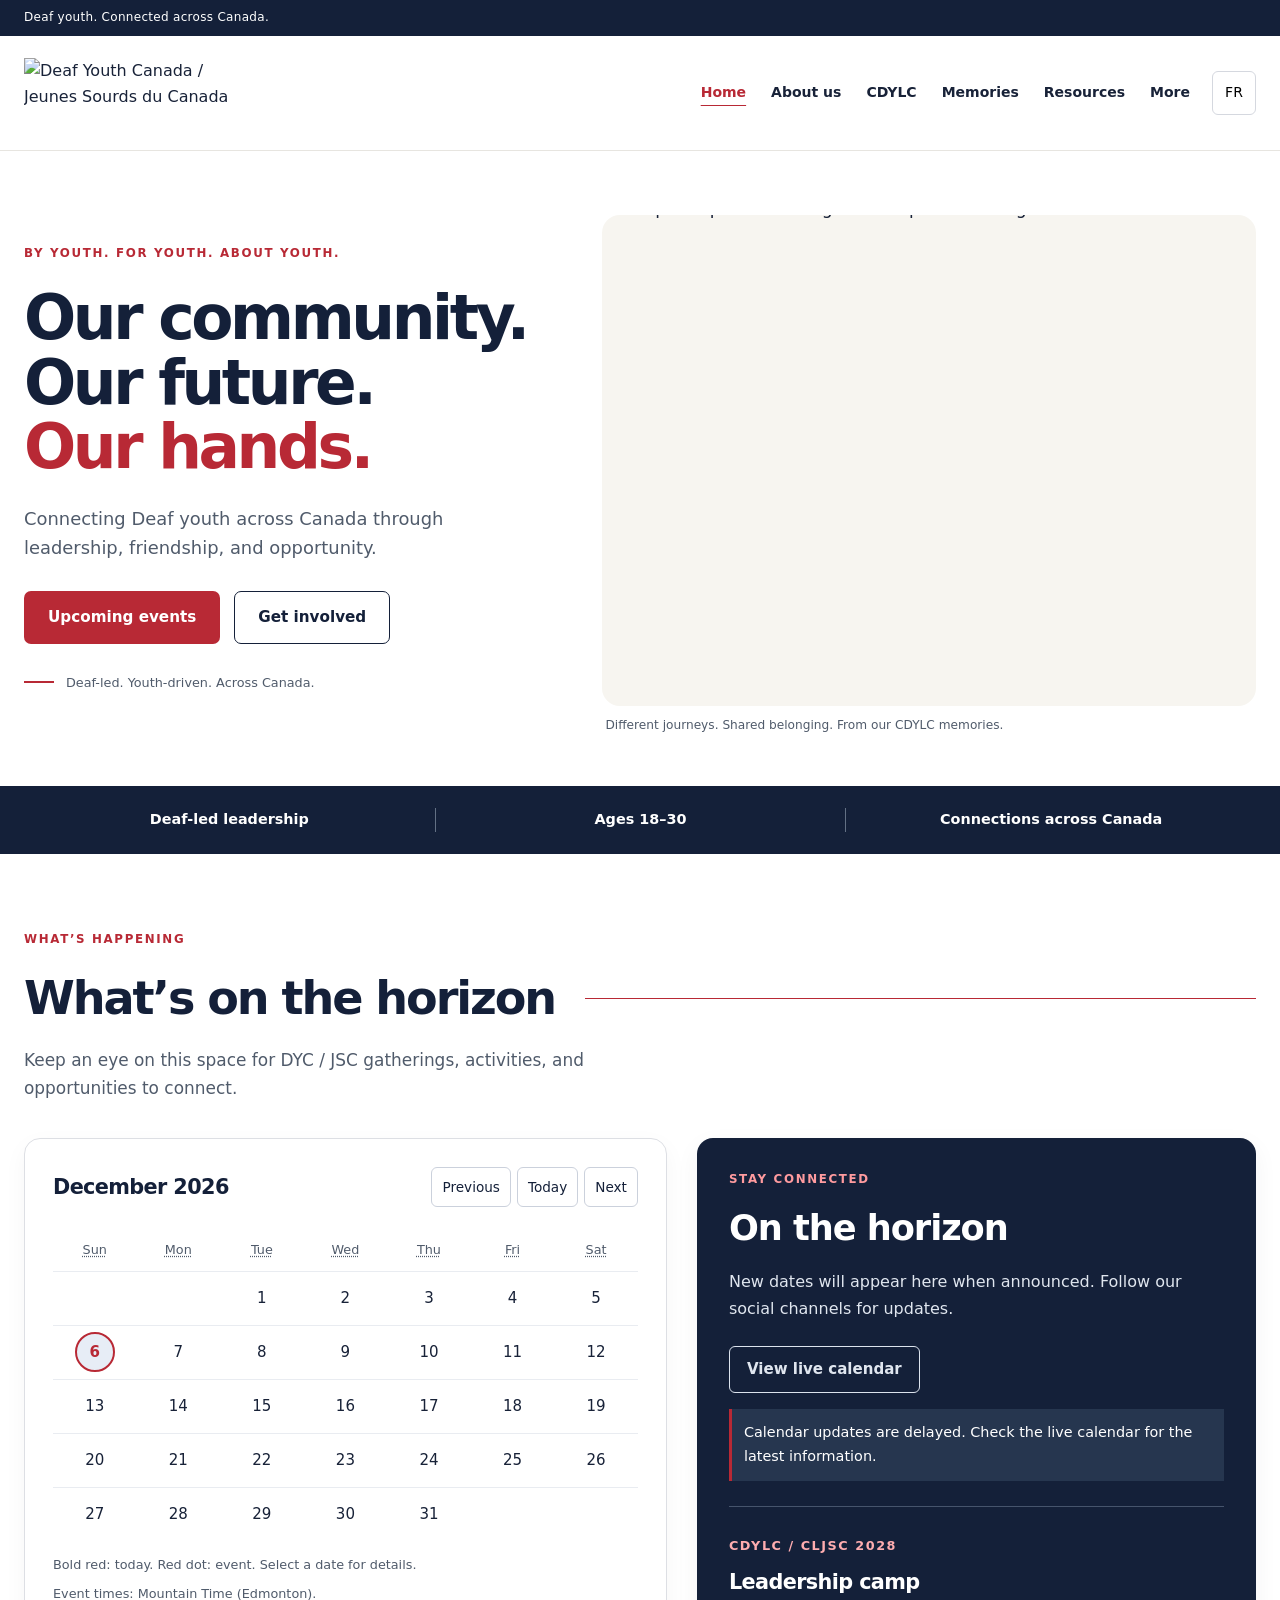
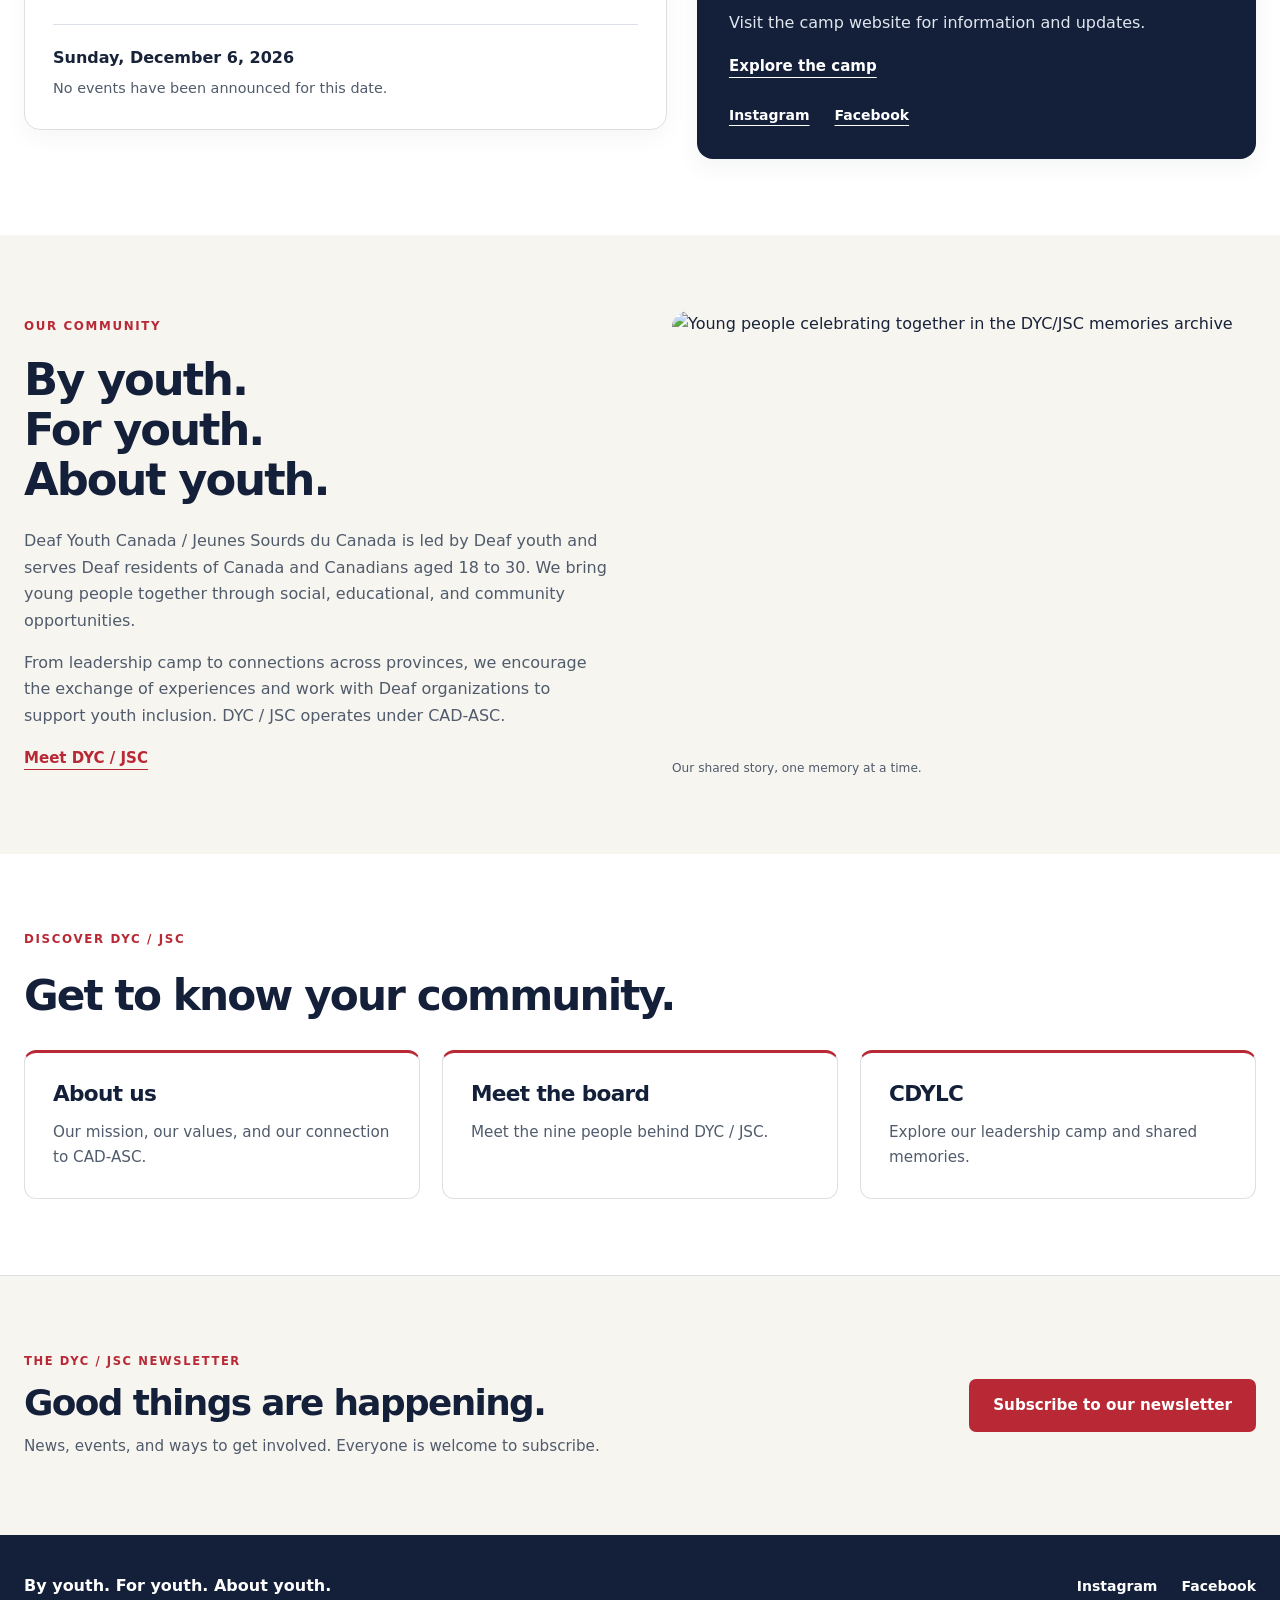
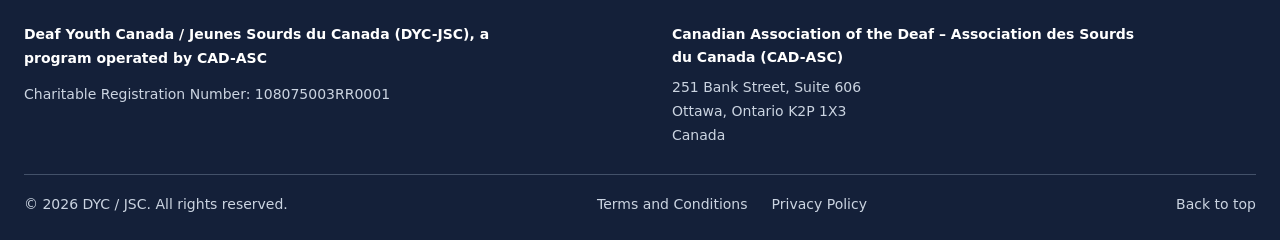
==== commit 2903a853: "Apply editorial website design with real community photos" ====
--- a/index.html
+++ b/index.html
@@ -1,13 +1,14 @@
-<!doctype html><html lang="en"><head><meta charset="utf-8"><meta name="viewport" content="width=device-width,initial-scale=1"><title>Home | DYC / JSC</title><meta name="description" content="By youth. For youth. About youth. Connect with Deaf Youth Canada / Jeunes Sourds du Canada."><link rel="icon" type="image/png" href="favicon.png"><link rel="stylesheet" href="style.css?v=camp-motion-1"><script src="app.js?v=camp-motion-1" defer></script><script src="public-events.js?v=3" defer></script></head><body data-title-en="Home | DYC / JSC" data-title-fr="Accueil | DYC / JSC">
+<!doctype html><html lang="en"><head><meta charset="utf-8"><meta name="viewport" content="width=device-width,initial-scale=1"><title>Home | DYC / JSC</title><meta name="description" content="By youth. For youth. About youth. Connect with Deaf Youth Canada / Jeunes Sourds du Canada."><link rel="icon" type="image/png" href="favicon.png"><link rel="stylesheet" href="style.css?v=editorial-1"><script src="app.js?v=camp-motion-1" defer></script><script src="public-events.js?v=3" defer></script></head><body class="editorial-home" data-title-en="Home | DYC / JSC" data-title-fr="Accueil | DYC / JSC">
 <a class="skip" href="#main" data-en="Skip to content" data-fr="Aller au contenu">Skip to content</a>
 <div class="topline"><span data-en="Deaf youth. Connected across Canada." data-fr="Les jeunes Sourds. Unis partout au Canada.">Deaf youth. Connected across Canada.</span></div>
 <header><a class="brand" href="index.html" aria-label="DYC / JSC home"><img src="assets/logo.png" alt="Deaf Youth Canada / Jeunes Sourds du Canada" width="1013" height="347"></a><button class="menu" aria-expanded="false" aria-controls="nav" data-en="Menu" data-fr="Menu">Menu</button><nav id="nav"><a href="index.html" aria-current="page" data-en="Home" data-fr="Accueil">Home</a><div class="about-dropdown"><button class="about-toggle" type="button" aria-expanded="false" aria-controls="about-submenu"><span data-en="About us" data-fr="À propos">About us</span></button><div id="about-submenu" class="about-submenu" hidden><a href="about.html" data-en="Who We Are" data-fr="Qui nous sommes">Who We Are</a><a href="bylaws.html" data-en="Bylaws" data-fr="Règlements">Bylaws</a><a href="board.html" data-en="Board" data-fr="Conseil">Board</a></div></div><a href="cdylc.html" data-en="CDYLC" data-fr="CLJSC">CDYLC</a><a href="memories.html" data-en="Memories" data-fr="Souvenirs">Memories</a><a href="resources.html" data-en="Resources" data-fr="Ressources">Resources</a><div class="about-dropdown"><button class="about-toggle" type="button" aria-expanded="false" aria-controls="more-submenu"><span data-en="More" data-fr="Plus">More</span></button><div id="more-submenu" class="about-submenu" hidden><a href="get-involved.html" data-en="Get Involved" data-fr="Participer">Get Involved</a><a href="membership.html" data-en="Become a Member" data-fr="Devenir membre">Become a Member</a><a href="contact.html" data-en="Contact Us" data-fr="Nous joindre">Contact Us</a></div></div></nav><button id="language" aria-label="Afficher le site en français">FR</button></header>
-<main id="main"><section class="hero"><div class="hero-copy"><p class="eyebrow" data-en="BY YOUTH. FOR YOUTH. ABOUT YOUTH." data-fr="PAR, POUR ET À PROPOS DES JEUNES.">BY YOUTH. FOR YOUTH. ABOUT YOUTH.</p><h1 data-en="Our community.<br>Our future.<br><em>Our hands.</em>" data-fr="Notre communauté.<br>Notre avenir.<br><em>Nos mains.</em>">Our community.<br>Our future.<br><em>Our hands.</em></h1><p class="intro" data-en="Bringing Deaf youth together to connect, lead, and shape a more inclusive Canada." data-fr="Rassembler les jeunes Sourds pour créer des liens, exercer leur leadership et bâtir un Canada plus inclusif.">Bringing Deaf youth together to connect, lead, and shape a more inclusive Canada.</p><div class="actions"><a class="button red" href="cdylc.html" data-en="Explore CDYLC" data-fr="Découvrez le CLJSC">Explore CDYLC</a><a class="text-link" href="about.html" data-en="Discover DYC / JSC" data-fr="Découvrez DYC / JSC">Discover DYC / JSC</a></div><div class="hero-note"><span class="short-line"></span><span data-en="Deaf-led. Youth-driven. Across Canada." data-fr="Par les jeunes Sourds, partout au Canada.">Deaf-led. Youth-driven. Across Canada.</span></div></div><figure class="hero-image"><img src="assets/camp.jpg" alt="Young people celebrating together in a photo from the DYC/JSC memories archive" data-alt-en="Young people celebrating together in a photo from the DYC/JSC memories archive" data-alt-fr="Des jeunes réunis lors d’une activité, dans les archives de souvenirs de DYC/JSC"><figcaption><span data-en="A COMMUNITY THAT CONNECTS US" data-fr="UNE COMMUNAUTÉ QUI NOUS UNIT">A COMMUNITY THAT CONNECTS US</span><strong data-en="Different journeys.<br>Shared belonging." data-fr="Des parcours différents.<br>Un même sentiment d’appartenance.">Different journeys.<br>Shared belonging.</strong><small data-en="From the DYC / JSC memories archive" data-fr="Tiré des archives de souvenirs de DYC / JSC">From the DYC / JSC memories archive</small></figcaption><div class="photo-tag" aria-hidden="true">DYC / JSC<br><b>TOGETHER<br>ENSEMBLE</b></div></figure></section>
+<main id="main"><section class="hero"><div class="hero-copy"><p class="eyebrow" data-en="BY YOUTH. FOR YOUTH. ABOUT YOUTH." data-fr="PAR, POUR ET À PROPOS DES JEUNES.">BY YOUTH. FOR YOUTH. ABOUT YOUTH.</p><h1  data-en="Our community.&lt;br&gt;Our future.&lt;br&gt;&lt;em&gt;Our hands.&lt;/em&gt;" data-fr="Notre communauté.&lt;br&gt;Notre avenir.&lt;br&gt;&lt;em&gt;Nos mains.&lt;/em&gt;">Our community.<br>Our future.<br><em>Our hands.</em></h1><p class="intro" data-en="Connecting Deaf youth across Canada through leadership, friendship, and opportunity." data-fr="Rassembler les jeunes Sourds du Canada grâce au leadership, à l’amitié et aux occasions de participer.">Connecting Deaf youth across Canada through leadership, friendship, and opportunity.</p><div class="actions"><a class="button red" href="#events" data-en="Upcoming events" data-fr="Événements à venir">Upcoming events</a><a class="button outline" href="get-involved.html" data-en="Get involved" data-fr="Impliquez-vous">Get involved</a></div><p class="hero-note" data-en="Deaf-led. Youth-driven. Across Canada." data-fr="Par les jeunes Sourds, partout au Canada.">Deaf-led. Youth-driven. Across Canada.</p></div><div class="hero-visual"><figure class="hero-image"><img src="assets/cdylc-group.jpeg" width="1600" height="1200" fetchpriority="high" alt="CDYLC participants wearing red camp hoodies together beside a lake" data-alt-en="CDYLC participants wearing red camp hoodies together beside a lake" data-alt-fr="Des participants au CLJSC portant des chandails rouges, réunis au bord d’un lac"></figure><p class="photo-caption" data-en="Different journeys. Shared belonging. From our CDYLC memories." data-fr="Des parcours différents. Un même sentiment d’appartenance. Souvenirs du CLJSC.">Different journeys. Shared belonging. From our CDYLC memories.</p></div></section>
 <div class="identity-strip"><span data-en="Deaf-led leadership" data-fr="Leadership sourd">Deaf-led leadership</span><span data-en="Ages 18–30" data-fr="De 18 à 30 ans">Ages 18–30</span><span data-en="Connections across Canada" data-fr="Des liens partout au Canada">Connections across Canada</span></div>
-<section id="events" class="section events-section"><div class="section-heading"><p class="eyebrow" data-en="WHAT’S HAPPENING" data-fr="À L’AGENDA">WHAT’S HAPPENING</p><h2 data-en="Upcoming events" data-fr="Événements à venir">Upcoming events</h2><p data-en="Keep an eye on this space for DYC / JSC gatherings, activities, and opportunities to connect." data-fr="Surveillez cet espace pour les rencontres, les activités et les occasions de créer des liens avec DYC / JSC.">Keep an eye on this space for DYC / JSC gatherings, activities, and opportunities to connect.</p></div><div class="events-layout"><div class="calendar"><div class="calendar-toolbar"><h3 id="calendar-month" aria-live="polite"></h3><div class="calendar-controls"><button id="previous-month" type="button" aria-label="Previous month" data-en="Previous" data-fr="Précédent">Previous</button><button id="today-month" type="button" data-en="Today" data-fr="Aujourd’hui">Today</button><button id="next-month" type="button" aria-label="Next month" data-en="Next" data-fr="Suivant">Next</button></div></div><table class="calendar-table" aria-labelledby="calendar-month"><thead id="calendar-weekdays"></thead><tbody id="calendar-days"></tbody></table><p class="calendar-legend"><span data-en="Bold red: today. Red dot: event. Select a date for details." data-fr="Rouge et gras : aujourd’hui. Point rouge : événement. Sélectionnez une date pour les détails.">Bold red: today. Red dot: event. Select a date for details.</span></p><p class="calendar-timezone" data-en="Event times: Mountain Time (Edmonton)." data-fr="Heure des événements : heure des Rocheuses (Edmonton).">Event times: Mountain Time (Edmonton).</p></div><aside class="upcoming-panel"><h3 data-en="On the horizon" data-fr="À venir">On the horizon</h3><div id="upcoming-events" class="dates-notice" aria-live="polite"><p>Loading upcoming events… / Chargement des événements à venir…</p></div><p class="calendar-live"><a class="text-link" data-public-calendar href="https://calendar.google.com/calendar/embed?src=c_0189f173417acc31373d77ace1604040364cb4f7368513314d6154544244b7af%40group.calendar.google.com&amp;ctz=America%2FEdmonton" target="_blank" rel="noopener noreferrer" data-en="View live calendar" data-fr="Voir le calendrier en direct">View live calendar</a></p><p id="calendar-sync-status" role="status" hidden></p><div class="event-camp"><span class="label">CDYLC / CLJSC 2028</span><h3 data-en="Leadership camp" data-fr="Camp de leadership">Leadership camp</h3><p data-en="Visit the camp website for information and updates." data-fr="Consultez le site du camp pour les renseignements et les nouvelles.">Visit the camp website for information and updates.</p><a class="text-link" href="https://digitalderek.ca/cdylc-2028/" data-en="Explore the camp" data-fr="Découvrez le camp">Explore the camp</a></div><div class="social-links"><a href="https://www.instagram.com/dyc_jsc/" target="_blank" rel="noopener noreferrer">Instagram</a><a href="https://www.facebook.com/dyc.jsc/" target="_blank" rel="noopener noreferrer">Facebook</a></div></aside></div><noscript><p>Enable JavaScript to browse dates, or use the live calendar link above. / Activez JavaScript pour parcourir les dates ou utilisez le lien du calendrier en direct ci-dessus.</p></noscript></section><section class="section home-about"><div><p class="eyebrow" data-en="WHO WE ARE" data-fr="QUI NOUS SOMMES">WHO WE ARE</p><h2 data-en="Deaf youth.&lt;br&gt;A shared future." data-fr="Les jeunes Sourds.&lt;br&gt;Un avenir commun.">Deaf youth.<br>A shared future.</h2></div><div><p data-en="Deaf Youth Canada / Jeunes Sourds du Canada is led by Deaf youth and serves Deaf residents of Canada and Canadians aged 18 to 30. We bring young people together through social, educational, and community opportunities." data-fr="Deaf Youth Canada / Jeunes Sourds du Canada est dirigé par des jeunes Sourds et s’adresse aux résidents sourds du Canada et aux Canadiens de 18 à 30 ans. Nous rassemblons les jeunes grâce à des occasions sociales, éducatives et communautaires.">Deaf Youth Canada / Jeunes Sourds du Canada is led by Deaf youth and serves Deaf residents of Canada and Canadians aged 18 to 30. We bring young people together through social, educational, and community opportunities.</p><p data-en="From leadership camp to connections across provinces, DYC / JSC encourages the exchange of experiences and works with Deaf organizations to support youth inclusion. We operate under CAD-ASC." data-fr="Du camp de leadership aux liens entre les provinces, DYC / JSC encourage le partage d’expériences et collabore avec les organismes sourds pour soutenir l’inclusion des jeunes. Nous relevons de l’ASC-CAD.">From leadership camp to connections across provinces, DYC / JSC encourages the exchange of experiences and works with Deaf organizations to support youth inclusion. We operate under CAD-ASC.</p><a class="text-link" href="about.html#mission" data-en="Read our mission" data-fr="Découvrez notre mission">Read our mission</a></div></section><section class="section home-explore"><div class="section-heading"><p class="eyebrow" data-en="DISCOVER DYC / JSC" data-fr="DÉCOUVREZ DYC / JSC">DISCOVER DYC / JSC</p><h2 data-en="Get to know your community." data-fr="Découvrez votre communauté.">Get to know your community.</h2></div><div class="explore-grid"><a class="explore-card" href="about.html"><h3 data-en="About us" data-fr="À propos de nous">About us</h3><p data-en="Our mission, our values, and our connection to CAD-ASC." data-fr="Notre mission, nos valeurs et notre lien avec l’ASC-CAD.">Our mission, our values, and our connection to CAD-ASC.</p></a><a class="explore-card" href="board.html"><h3 data-en="Meet the board" data-fr="Notre conseil">Meet the board</h3><p data-en="Meet the nine people behind DYC / JSC." data-fr="Rencontrez les neuf membres du conseil de DYC / JSC.">Meet the nine people behind DYC / JSC.</p></a><a class="explore-card" href="cdylc.html"><h3 data-en="CDYLC" data-fr="CLJSC">CDYLC</h3><p data-en="Explore our leadership camp and shared memories." data-fr="Découvrez notre camp de leadership et nos souvenirs.">Explore our leadership camp and shared memories.</p></a></div></section></main>
+<section id="events" class="section events-section"><div class="section-heading"><p class="eyebrow" data-en="WHAT’S HAPPENING" data-fr="À L’AGENDA">WHAT’S HAPPENING</p><h2 data-en="What’s on the horizon" data-fr="À l’horizon">What’s on the horizon</h2><p data-en="Keep an eye on this space for DYC / JSC gatherings, activities, and opportunities to connect." data-fr="Surveillez cet espace pour les rencontres, les activités et les occasions de créer des liens avec DYC / JSC.">Keep an eye on this space for DYC / JSC gatherings, activities, and opportunities to connect.</p></div><div class="events-layout"><div class="calendar"><div class="calendar-toolbar"><h3 id="calendar-month" aria-live="polite"></h3><div class="calendar-controls"><button id="previous-month" type="button" aria-label="Previous month" data-en="Previous" data-fr="Précédent">Previous</button><button id="today-month" type="button" data-en="Today" data-fr="Aujourd’hui">Today</button><button id="next-month" type="button" aria-label="Next month" data-en="Next" data-fr="Suivant">Next</button></div></div><table class="calendar-table" aria-labelledby="calendar-month"><thead id="calendar-weekdays"></thead><tbody id="calendar-days"></tbody></table><p class="calendar-legend"><span data-en="Bold red: today. Red dot: event. Select a date for details." data-fr="Rouge et gras : aujourd’hui. Point rouge : événement. Sélectionnez une date pour les détails.">Bold red: today. Red dot: event. Select a date for details.</span></p><p class="calendar-timezone" data-en="Event times: Mountain Time (Edmonton)." data-fr="Heure des événements : heure des Rocheuses (Edmonton).">Event times: Mountain Time (Edmonton).</p></div><aside class="upcoming-panel"><p class="eyebrow" data-en="STAY CONNECTED" data-fr="RESTEZ EN CONTACT">STAY CONNECTED</p><h3 data-en="On the horizon" data-fr="À venir">On the horizon</h3><div id="upcoming-events" class="dates-notice" aria-live="polite"><p>Loading upcoming events… / Chargement des événements à venir…</p></div><p class="calendar-live"><a class="text-link" data-public-calendar href="https://calendar.google.com/calendar/embed?src=c_0189f173417acc31373d77ace1604040364cb4f7368513314d6154544244b7af%40group.calendar.google.com&amp;ctz=America%2FEdmonton" target="_blank" rel="noopener noreferrer" data-en="View live calendar" data-fr="Voir le calendrier en direct">View live calendar</a></p><p id="calendar-sync-status" role="status" hidden></p><div class="event-camp"><span class="label">CDYLC / CLJSC 2028</span><h3 data-en="Leadership camp" data-fr="Camp de leadership">Leadership camp</h3><p data-en="Visit the camp website for information and updates." data-fr="Consultez le site du camp pour les renseignements et les nouvelles.">Visit the camp website for information and updates.</p><a class="text-link" href="https://digitalderek.ca/cdylc-2028/" data-en="Explore the camp" data-fr="Découvrez le camp">Explore the camp</a></div><div class="social-links"><a href="https://www.instagram.com/dyc_jsc/" target="_blank" rel="noopener noreferrer">Instagram</a><a href="https://www.facebook.com/dyc.jsc/" target="_blank" rel="noopener noreferrer">Facebook</a></div></aside></div><noscript><p>Enable JavaScript to browse dates, or use the live calendar link above. / Activez JavaScript pour parcourir les dates ou utilisez le lien du calendrier en direct ci-dessus.</p></noscript></section><section class="section home-about"><div class="home-about-copy"><p class="eyebrow" data-en="OUR COMMUNITY" data-fr="NOTRE COMMUNAUTÉ">OUR COMMUNITY</p><h2  data-en="By youth.&lt;br&gt;For youth.&lt;br&gt;About youth." data-fr="Par les jeunes.&lt;br&gt;Pour les jeunes.&lt;br&gt;À propos des jeunes.">By youth.<br>For youth.<br>About youth.</h2><p  data-en="Deaf Youth Canada / Jeunes Sourds du Canada is led by Deaf youth and serves Deaf residents of Canada and Canadians aged 18 to 30. We bring young people together through social, educational, and community opportunities." data-fr="Deaf Youth Canada / Jeunes Sourds du Canada est dirigé par des jeunes Sourds et s’adresse aux résidents sourds du Canada et aux Canadiens de 18 à 30 ans. Nous rassemblons les jeunes grâce à des occasions sociales, éducatives et communautaires.">Deaf Youth Canada / Jeunes Sourds du Canada is led by Deaf youth and serves Deaf residents of Canada and Canadians aged 18 to 30. We bring young people together through social, educational, and community opportunities.</p><p  data-en="From leadership camp to connections across provinces, we encourage the exchange of experiences and work with Deaf organizations to support youth inclusion. DYC / JSC operates under CAD-ASC." data-fr="Du camp de leadership aux liens entre les provinces, nous encourageons le partage d’expériences et collaborons avec les organismes sourds pour soutenir l’inclusion des jeunes. DYC / JSC relève de l’ASC-CAD.">From leadership camp to connections across provinces, we encourage the exchange of experiences and work with Deaf organizations to support youth inclusion. DYC / JSC operates under CAD-ASC.</p><a class="text-link" href="about.html" data-en="Meet DYC / JSC" data-fr="Découvrez DYC / JSC">Meet DYC / JSC</a></div><figure class="community-photo"><img src="assets/camp.jpg" loading="lazy" alt="Young people celebrating together in the DYC/JSC memories archive" data-alt-en="Young people celebrating together in the DYC/JSC memories archive" data-alt-fr="Des jeunes réunis dans les archives de souvenirs de DYC/JSC"><figcaption  data-en="Our shared story, one memory at a time." data-fr="Notre histoire commune, un souvenir à la fois.">Our shared story, one memory at a time.</figcaption></figure></section><section class="section home-explore"><div class="section-heading"><p class="eyebrow" data-en="DISCOVER DYC / JSC" data-fr="DÉCOUVREZ DYC / JSC">DISCOVER DYC / JSC</p><h2 data-en="Get to know your community." data-fr="Découvrez votre communauté.">Get to know your community.</h2></div><div class="explore-grid"><a class="explore-card" href="about.html"><h3 data-en="About us" data-fr="À propos de nous">About us</h3><p data-en="Our mission, our values, and our connection to CAD-ASC." data-fr="Notre mission, nos valeurs et notre lien avec l’ASC-CAD.">Our mission, our values, and our connection to CAD-ASC.</p></a><a class="explore-card" href="board.html"><h3 data-en="Meet the board" data-fr="Notre conseil">Meet the board</h3><p data-en="Meet the nine people behind DYC / JSC." data-fr="Rencontrez les neuf membres du conseil de DYC / JSC.">Meet the nine people behind DYC / JSC.</p></a><a class="explore-card" href="cdylc.html"><h3 data-en="CDYLC" data-fr="CLJSC">CDYLC</h3><p data-en="Explore our leadership camp and shared memories." data-fr="Découvrez notre camp de leadership et nos souvenirs.">Explore our leadership camp and shared memories.</p></a></div></section><section class="section home-newsletter" aria-labelledby="home-newsletter-heading"><div><p class="eyebrow" data-en="THE DYC / JSC NEWSLETTER" data-fr="L’INFOLETTRE DYC / JSC">THE DYC / JSC NEWSLETTER</p><h2 id="home-newsletter-heading" data-en="Good things are happening." data-fr="De belles choses se préparent.">Good things are happening.</h2><p  data-en="News, events, and ways to get involved. Everyone is welcome to subscribe." data-fr="Des nouvelles, des événements et des façons de participer. Tout le monde peut s’abonner.">News, events, and ways to get involved. Everyone is welcome to subscribe.</p></div><a class="button red" href="get-involved.html#newsletter" data-en="Subscribe to our newsletter" data-fr="Abonnez-vous à notre infolettre">Subscribe to our newsletter</a></section></main>
 <footer class="site-footer"><div class="footer-inner"><div class="footer-main"><div class="footer-identity"><p data-en="By youth. For youth. About youth." data-fr="Par, pour et à propos des jeunes.">By youth. For youth. About youth.</p><div class="footer-organization"><p class="charitable-registration"><span data-en="Deaf Youth Canada / Jeunes Sourds du Canada (DYC-JSC), a program operated by CAD-ASC" data-fr="Deaf Youth Canada / Jeunes Sourds du Canada (DYC-JSC), un programme géré par CAD-ASC">Deaf Youth Canada / Jeunes Sourds du Canada (DYC-JSC), a program operated by CAD-ASC</span><br><span data-en="Charitable Registration Number: 108075003RR0001" data-fr="Numéro d’enregistrement d’organisme de bienfaisance : 108075003RR0001">Charitable Registration Number: 108075003RR0001</span></p><p class="footer-parent"><a class="cad-link" href="https://cad-asc.ca/">Canadian Association of the Deaf – Association des Sourds du Canada (CAD-ASC)</a></p><address class="footer-address"><span data-en="251 Bank Street, Suite 606" data-fr="251, rue Bank, bureau 606">251 Bank Street, Suite 606</span><br><span data-en="Ottawa, Ontario K2P 1X3" data-fr="Ottawa (Ontario) K2P 1X3">Ottawa, Ontario K2P 1X3</span><br>Canada</address></div></div><div class="social-links" aria-label="Social media"><a href="https://www.instagram.com/dyc_jsc/" target="_blank" rel="noopener noreferrer">Instagram</a><a href="https://www.facebook.com/dyc.jsc/" target="_blank" rel="noopener noreferrer">Facebook</a></div></div><div class="footer-bottom"><span data-en="© 2026 DYC / JSC. All rights reserved." data-fr="© 2026 DYC / JSC. Tous droits réservés.">© 2026 DYC / JSC. All rights reserved.</span><div class="footer-policy-links"><a href="terms.html" data-en="Terms and Conditions" data-fr="Conditions d’utilisation">Terms and Conditions</a><a href="privacy.html" data-en="Privacy Policy" data-fr="Politique de confidentialité">Privacy Policy</a></div><a href="#" data-en="Back to top" data-fr="Retour en haut">Back to top</a></div></div></footer></body></html>
 
 
 
 
 
+
--- a/style.css
+++ b/style.css
@@ -164,3 +164,71 @@
 
 @media(prefers-reduced-motion:reduce){.hero-image>img{transform:none!important}}
 @media print{.hero-image>img{transform:none!important}}
+
+
+/* Editorial design: warm surfaces, clear typography, real community photography. */
+:root{--navy:#142039;--red:#b82935;--ink:#182238;--muted:#505b6b;--light:#f7f5f0;--line:#dddfe4;--page-width:1290px}
+body{font-family:system-ui,-apple-system,BlinkMacSystemFont,"Segoe UI",Arial,sans-serif;line-height:1.65}
+h1,h2,h3{color:var(--navy);font-weight:800;text-wrap:balance}
+h1{letter-spacing:-.055em}h2{letter-spacing:-.045em}p{max-width:100%}
+.topline{font-size:.75rem;letter-spacing:.025em;padding:8px max(24px,calc((100% - var(--page-width))/2))}
+header{padding:22px max(24px,calc((100% - var(--page-width))/2));gap:22px;background:#fff;border-bottom:1px solid #e7e5e0}
+.brand img{width:205px}nav{gap:25px}nav a,.about-toggle{font-size:.875rem;font-weight:700}
+#language{min-width:44px;min-height:44px;border-color:#d5d8df;border-radius:6px}
+.about-submenu{border-radius:12px;padding:10px;box-shadow:0 12px 32px #14203914}
+.button{padding:13px 23px;border-radius:7px;font-size:.95rem;font-weight:750;border:1px solid transparent;min-height:48px;text-align:center}
+.button.outline{color:var(--navy);border-color:var(--navy);background:transparent}
+.button.red{background:var(--red);color:#fff}.button.red:hover{background:#98232d}
+.text-link{font-weight:750;text-underline-offset:6px}.eyebrow{font-size:.74rem;letter-spacing:.14em;font-weight:800}
+.section:not(.who-page):not(.policy-page){padding:76px max(24px,calc((100% - var(--page-width))/2))}
+.breadcrumb{padding:20px max(24px,calc((100% - var(--page-width))/2));background:var(--light)}
+.hero{max-width:calc(var(--page-width) + 48px);padding:64px 24px 52px;grid-template-columns:minmax(0,.9fr) minmax(0,1.1fr);gap:42px;align-items:center}
+.hero-copy,.hero-visual{min-width:0}.hero h1{font-size:clamp(2.8rem,4.8vw,4.5rem);line-height:1.05;margin-bottom:24px}
+.hero .intro{font-size:1.12rem;max-width:460px;line-height:1.65}.hero .actions{gap:14px;margin-top:28px}
+.hero-note{font-size:.8rem;margin-top:28px}.hero-note:before{content:"";width:30px;height:2px;background:var(--red);flex-shrink:0}
+.hero-image{border-radius:18px;margin:0;min-height:0;aspect-ratio:4/3;background:var(--light)}
+.hero-image:after{display:none}.hero-image>img{object-fit:cover;object-position:center;display:block}
+.photo-caption{color:var(--muted);font-size:.76rem;margin:10px 4px 0;line-height:1.5}
+.identity-strip{padding:22px max(24px,calc((100% - var(--page-width))/2));font-size:.9rem;gap:0;display:grid;grid-template-columns:repeat(3,minmax(0,1fr));text-align:center}
+.identity-strip span+span{padding-left:0;border-left:1px solid #637084}
+.events-section{background:#fff}.events-section>.section-heading{max-width:none}
+.events-section>.section-heading h2{display:flex;align-items:center;gap:30px;font-size:clamp(2rem,3.6vw,3.2rem)}
+.events-section>.section-heading h2:after{content:"";height:1px;background:var(--red);flex:1;min-width:40px}
+.events-layout{grid-template-columns:minmax(0,1.15fr) minmax(0,1fr);gap:30px;align-items:start}
+.calendar{border:1px solid var(--line);border-radius:16px;padding:28px;box-shadow:0 8px 24px #1420390a}
+.calendar-toolbar h3{font-size:1.3rem}.calendar-controls button{font-size:.85rem;padding:7px 10px;min-height:40px}
+.calendar-table td{height:54px}.calendar-day{min-height:40px}.calendar-selection{padding-top:20px}
+.upcoming-panel{padding:32px;border-radius:16px;background:var(--navy);color:white;box-shadow:0 8px 24px #1420390d;min-width:0}
+.upcoming-panel>.eyebrow{color:#ff9b9f;margin-bottom:18px}.upcoming-panel>h3{font-size:2.2rem;line-height:1.12;color:white;margin-bottom:22px}
+.upcoming-panel h3,.upcoming-panel h4,.upcoming-panel h5{color:#fff}
+.upcoming-panel p,.upcoming-panel .calendar-event p,.upcoming-panel .calendar-event .event-time{color:#e0e6ef}
+.upcoming-panel .dates-notice{border:0;padding:0}.upcoming-panel .label,.upcoming-panel .event-details{color:#ffadb0}
+.upcoming-panel .calendar-event,.upcoming-panel .event-camp{border-color:#46546c}
+.upcoming-panel .calendar-live a{display:inline-block;border:1px solid #dce3ed;padding:10px 17px;border-radius:6px;text-decoration:none}
+.upcoming-panel .calendar-live a:hover{background:#fff;color:var(--navy)}
+.upcoming-panel .social-links{margin-bottom:0;font-size:.875rem}.upcoming-panel #calendar-sync-status{background:#26364f;color:white}
+.home-about{background:var(--light);grid-template-columns:minmax(0,1fr) minmax(0,1fr);gap:64px;align-items:center}
+.home-about h2{font-size:clamp(2.2rem,3.5vw,3.1rem);line-height:1.12}.home-about-copy p:not(.eyebrow){font-size:1rem}
+.home-about-copy .eyebrow{color:var(--red);margin-bottom:18px}.home-about .text-link{color:var(--red)}
+.community-photo{margin:0;min-width:0}.community-photo img{display:block;width:100%;aspect-ratio:4/3;object-fit:cover;border-radius:16px}
+.community-photo figcaption{position:static;color:var(--muted);font-size:.76rem;margin-top:10px;line-height:1.5}
+.explore-grid{gap:22px}.explore-card{background:white;border:1px solid var(--line);border-top:3px solid var(--red);border-radius:12px;padding:28px}
+.explore-card h3{font-size:1.35rem}.explore-card p{font-size:.95rem}.home-explore{background:#fff}
+.section.home-newsletter{padding-top:38px;padding-bottom:38px;border-top:1px solid var(--line);display:flex;align-items:center;justify-content:space-between;gap:36px;background:var(--light)}
+.home-newsletter h2{font-size:clamp(1.8rem,2.8vw,2.5rem);margin-bottom:10px}.home-newsletter p{margin:0;color:var(--muted);font-size:.95rem}
+.home-newsletter .eyebrow{color:var(--red);font-size:.72rem;margin-bottom:12px}.home-newsletter .button{flex-shrink:0;max-width:100%}
+.board-card{border-radius:14px;border-color:var(--line);box-shadow:0 5px 18px #14203906}.board-card figcaption{padding:22px}
+.resource-region{border-color:var(--line);border-radius:12px;box-shadow:none}.resource-region>summary{padding:22px 24px}
+.who-page{padding-top:64px;padding-bottom:64px}.who-history.history-timeline{background:var(--light)}.history-entry{border-color:var(--line);border-radius:12px}.history-date{color:var(--red)}
+.who-motto{background:var(--light)}.policy-page{padding-top:64px;padding-bottom:64px}
+.contact h2,.contact h3{color:white}.contact-form h2{color:var(--navy)}
+.site-footer{background:var(--navy);color:white;border-top:0;padding:38px max(24px,calc((100% - var(--page-width))/2)) 24px}
+.footer-inner{max-width:var(--page-width)}.footer-main{gap:24px 32px;padding-bottom:26px}
+.site-footer .footer-identity>p:first-child,.site-footer .footer-parent,.site-footer .charitable-registration>span:first-child{color:#fff}
+.site-footer p,.site-footer .footer-address,.site-footer .charitable-registration,.site-footer .footer-bottom{color:#cbd4e1}
+.site-footer .footer-bottom{border-color:#435169}.site-footer a:hover{color:white}.footer-organization{gap:8px 64px}
+@media(min-width:1500px){.section.who-page,.section.policy-page{padding-left:64px;padding-right:64px}}
+@media(max-width:1100px){nav{gap:0}.hero{gap:28px}.hero h1{font-size:clamp(2.6rem,4.8vw,3.5rem)}.home-about{gap:32px}.hero .actions{align-items:stretch}.hero .button{font-size:.875rem;padding:12px 16px}}
+@media(max-width:850px){.events-layout{grid-template-columns:1fr}.home-about{grid-template-columns:1fr}.community-photo img{max-height:480px}.upcoming-panel{padding:28px}.section.home-newsletter{align-items:flex-start;flex-direction:column;gap:24px}}
+@media(max-width:760px){header{padding:16px 20px}.brand img{width:175px}.topline{padding-left:20px;padding-right:20px}.hero{grid-template-columns:1fr;padding:36px 22px 36px;gap:30px}.hero h1{font-size:clamp(2.65rem,9vw,3.6rem)}.hero .intro{font-size:1.05rem}.hero-image{min-height:0;aspect-ratio:4/3;border-radius:14px}.hero-note{margin-top:24px}.section:not(.who-page):not(.policy-page){padding:48px 22px}.identity-strip{font-size:.75rem;padding:20px 12px}.identity-strip span{padding:0 10px}.identity-strip span+span{padding-left:10px;border-left:1px solid #637084}.calendar{padding:18px}.upcoming-panel>h3{font-size:1.9rem}.events-section>.section-heading h2:after{display:none}.site-footer{padding:32px 22px 24px}.footer-main>.social-links{grid-row:2}.footer-organization{grid-row:3}.site-footer .footer-bottom{font-size:.8rem}.home-newsletter .button{white-space:normal}.resource-region>summary{padding:18px 16px}}
+@media(max-width:400px){.hero .actions{flex-direction:column}.hero .actions .button{width:100%}.calendar-controls{flex-wrap:wrap}.calendar-day{width:34px;min-height:36px}.identity-strip{font-size:.7rem}.hero h1{font-size:2.6rem}}
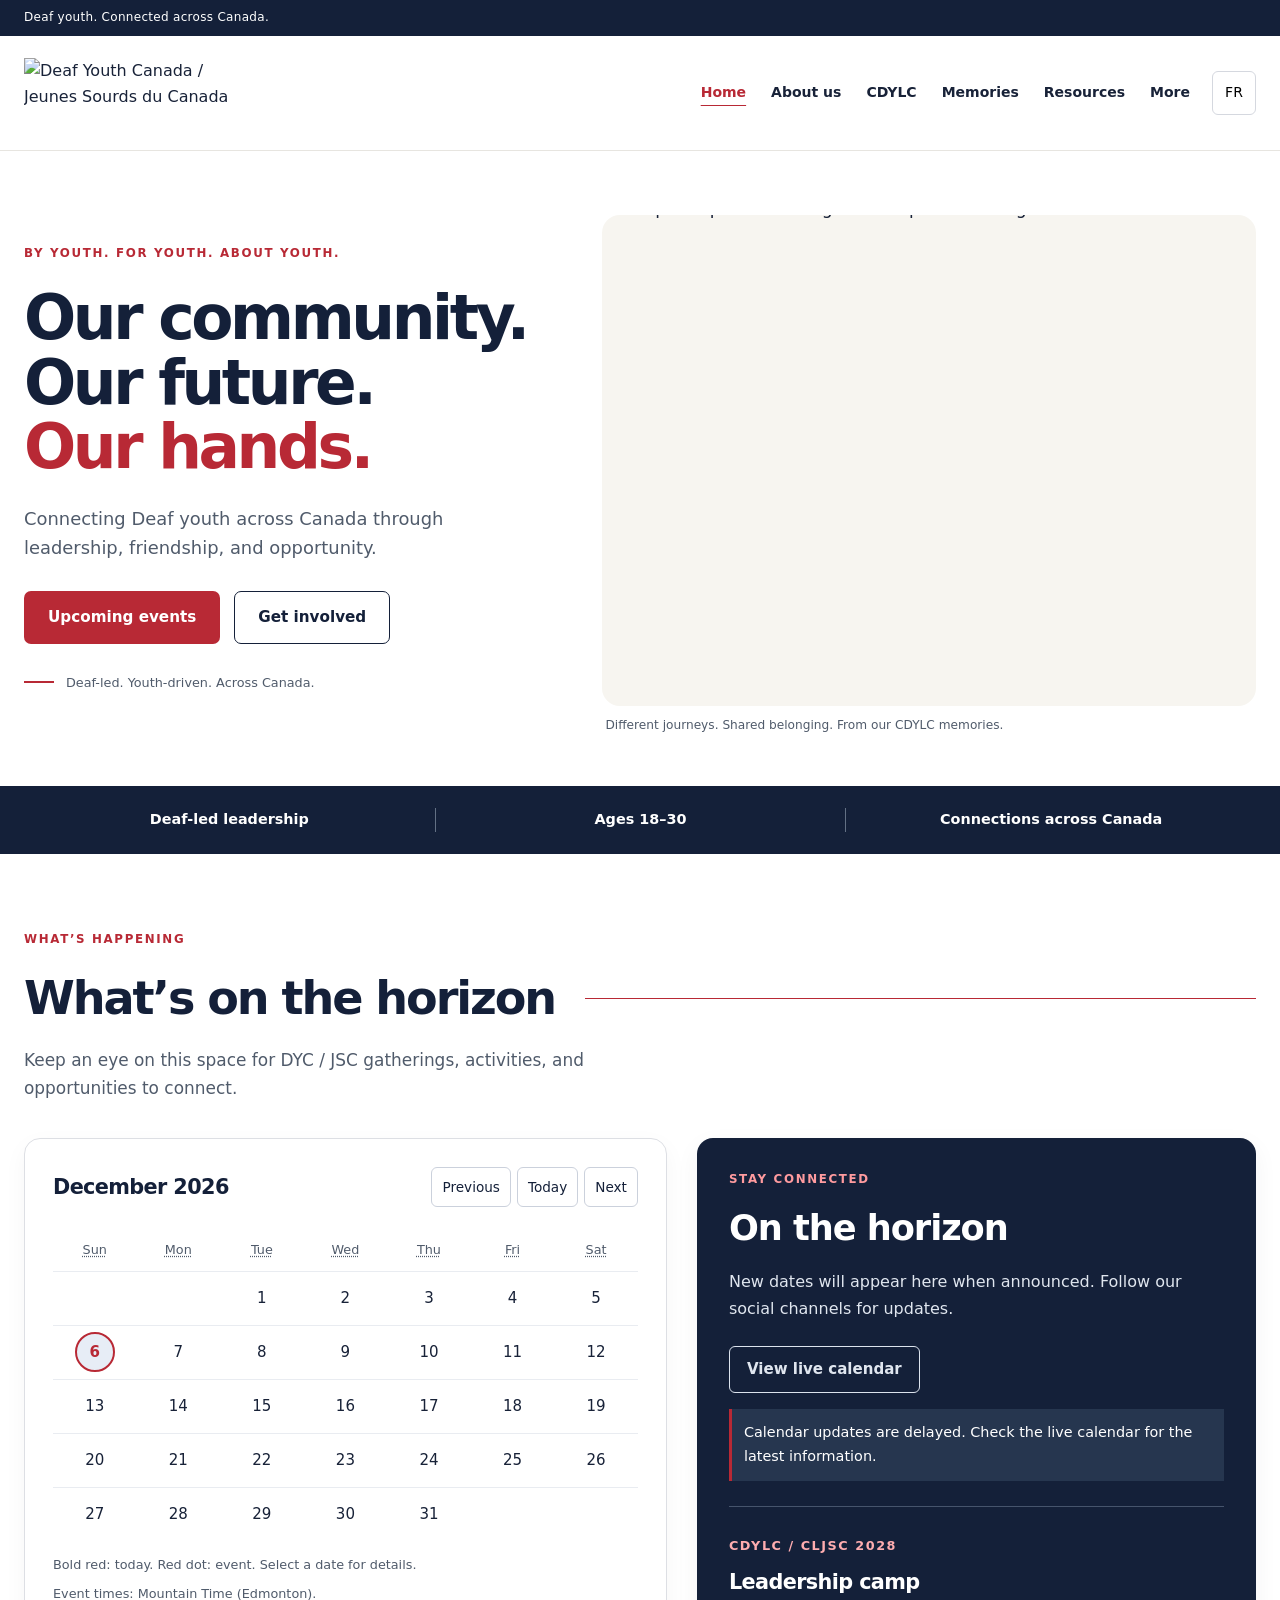
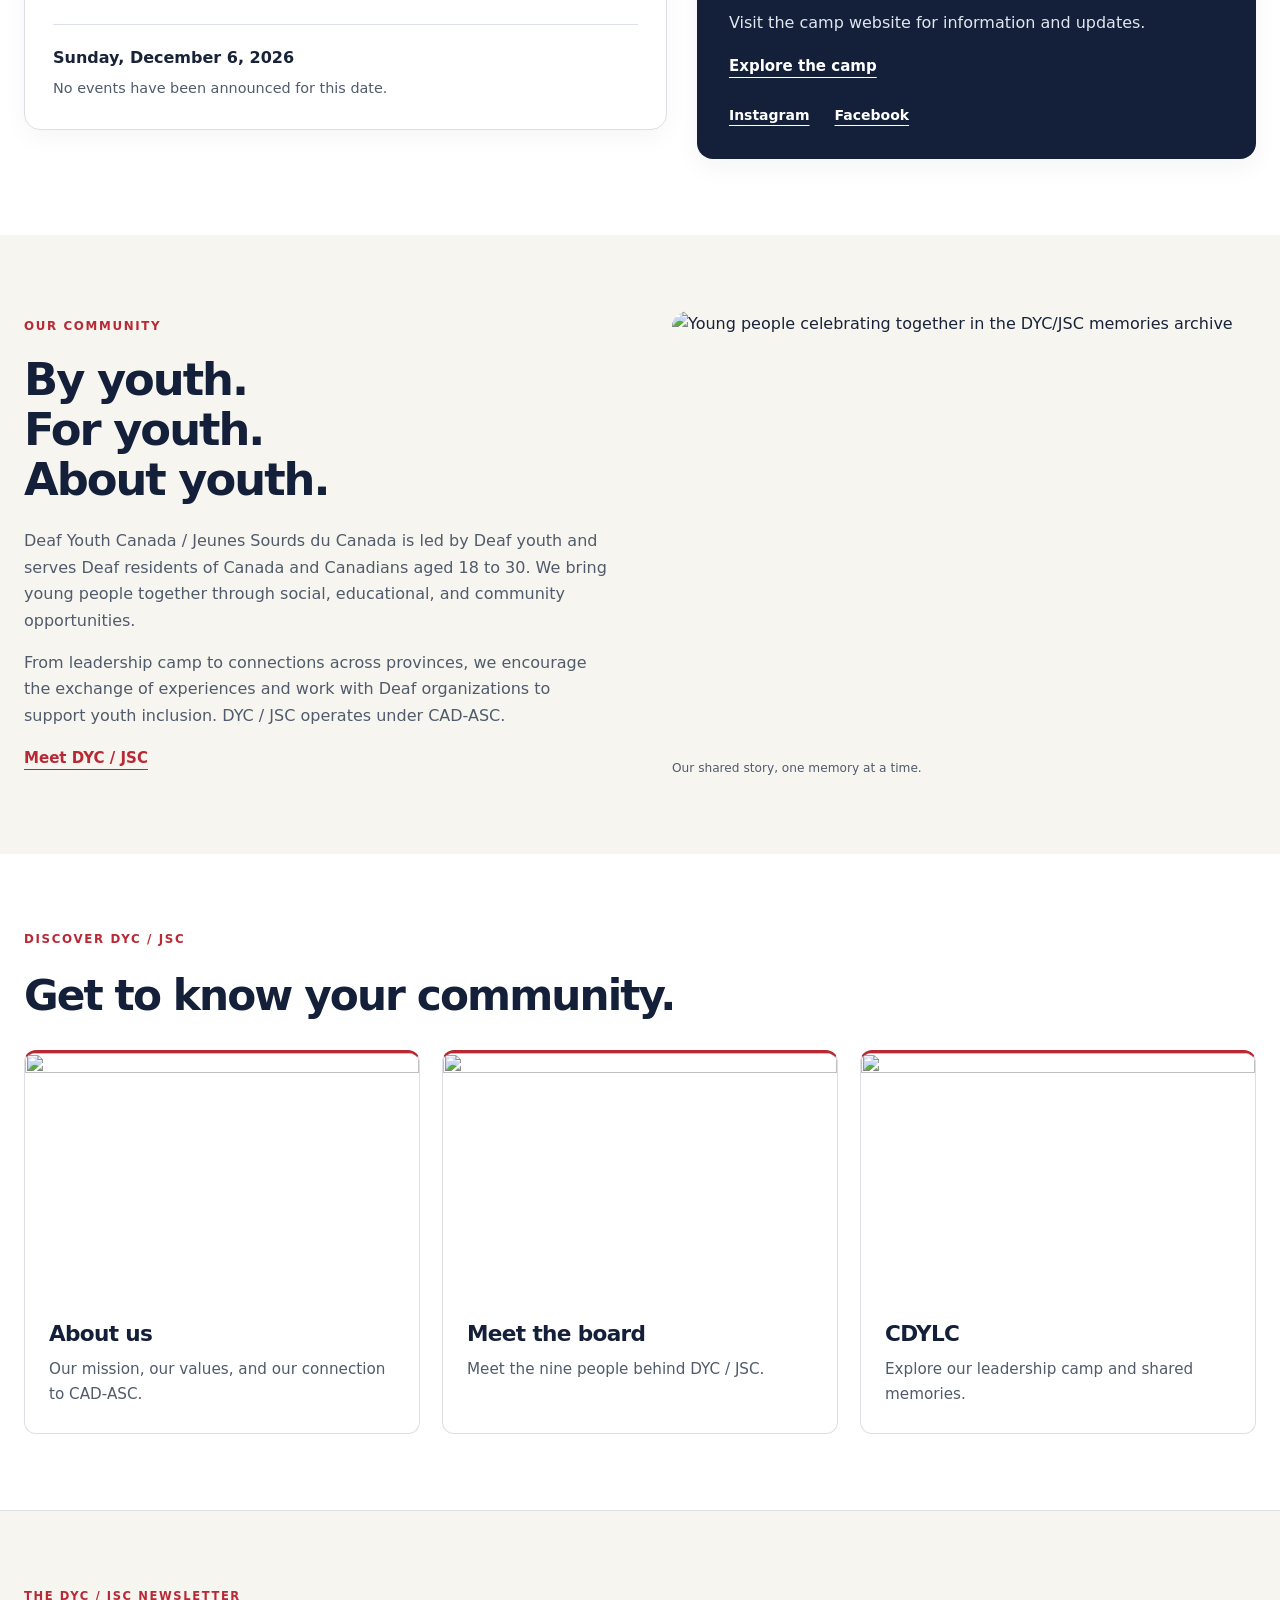
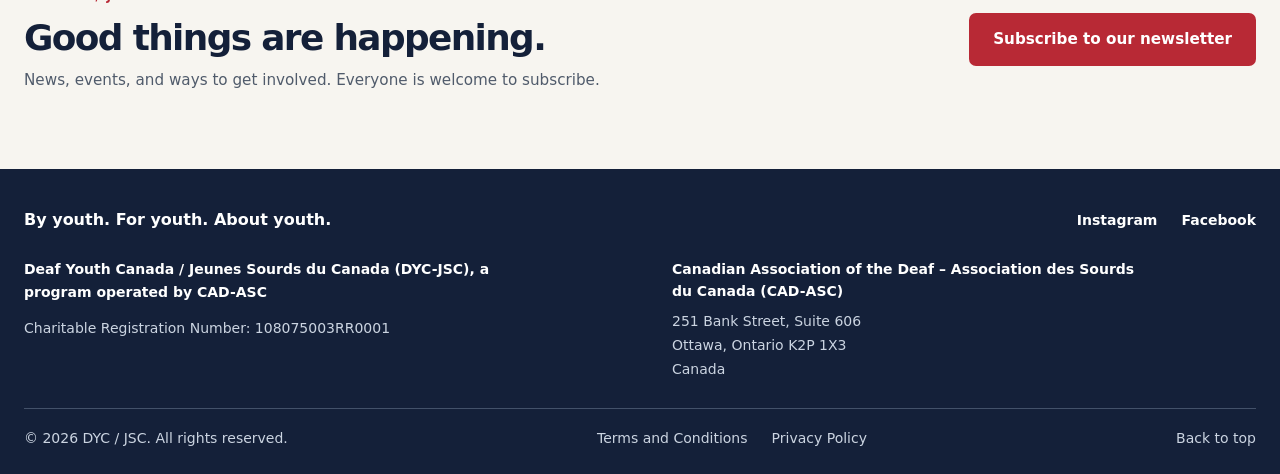
==== commit 4caa2229: "Add files via upload" ====
--- a/index.html
+++ b/index.html
@@ -1,10 +1,10 @@
-<!doctype html><html lang="en"><head><meta charset="utf-8"><meta name="viewport" content="width=device-width,initial-scale=1"><title>Home | DYC / JSC</title><meta name="description" content="By youth. For youth. About youth. Connect with Deaf Youth Canada / Jeunes Sourds du Canada."><link rel="icon" type="image/png" href="favicon.png"><link rel="stylesheet" href="style.css?v=editorial-1"><script src="app.js?v=camp-motion-1" defer></script><script src="public-events.js?v=3" defer></script></head><body class="editorial-home" data-title-en="Home | DYC / JSC" data-title-fr="Accueil | DYC / JSC">
+<!doctype html><html lang="en"><head><meta charset="utf-8"><meta name="viewport" content="width=device-width,initial-scale=1"><title>Home | DYC / JSC</title><meta name="description" content="Deaf Youth Canada / Jeunes Sourds du Canada (DYC / JSC) connects Deaf youth aged 18 to 30 across Canada through leadership, friendship, events, and the CDYLC leadership camp."><link rel="canonical" href="https://dycjsc.ca/"><meta property="og:type" content="website"><meta property="og:site_name" content="Deaf Youth Canada / Jeunes Sourds du Canada"><meta property="og:title" content="Home | DYC / JSC"><meta property="og:description" content="Deaf Youth Canada / Jeunes Sourds du Canada (DYC / JSC) connects Deaf youth aged 18 to 30 across Canada through leadership, friendship, events, and the CDYLC leadership camp."><meta property="og:url" content="https://dycjsc.ca/"><meta property="og:image" content="https://dycjsc.ca/assets/cdylc-group.jpeg"><meta property="og:image:width" content="1600"><meta property="og:image:height" content="1200"><meta property="og:image:alt" content="CDYLC participants in red camp hoodies together beside a lake"><meta property="og:locale" content="en_CA"><meta property="og:locale:alternate" content="fr_CA"><meta name="twitter:card" content="summary_large_image"><link rel="icon" type="image/png" href="favicon.png"><link rel="stylesheet" href="style.css?v=editorial-1"><link rel="stylesheet" href="polish.css?v=1"><script src="app.js?v=camp-motion-2" defer></script><script src="public-events.js?v=3" defer></script></head><body class="editorial-home" data-title-en="Home | DYC / JSC" data-title-fr="Accueil | DYC / JSC">
 <a class="skip" href="#main" data-en="Skip to content" data-fr="Aller au contenu">Skip to content</a>
 <div class="topline"><span data-en="Deaf youth. Connected across Canada." data-fr="Les jeunes Sourds. Unis partout au Canada.">Deaf youth. Connected across Canada.</span></div>
 <header><a class="brand" href="index.html" aria-label="DYC / JSC home"><img src="assets/logo.png" alt="Deaf Youth Canada / Jeunes Sourds du Canada" width="1013" height="347"></a><button class="menu" aria-expanded="false" aria-controls="nav" data-en="Menu" data-fr="Menu">Menu</button><nav id="nav"><a href="index.html" aria-current="page" data-en="Home" data-fr="Accueil">Home</a><div class="about-dropdown"><button class="about-toggle" type="button" aria-expanded="false" aria-controls="about-submenu"><span data-en="About us" data-fr="À propos">About us</span></button><div id="about-submenu" class="about-submenu" hidden><a href="about.html" data-en="Who We Are" data-fr="Qui nous sommes">Who We Are</a><a href="bylaws.html" data-en="Bylaws" data-fr="Règlements">Bylaws</a><a href="board.html" data-en="Board" data-fr="Conseil">Board</a></div></div><a href="cdylc.html" data-en="CDYLC" data-fr="CLJSC">CDYLC</a><a href="memories.html" data-en="Memories" data-fr="Souvenirs">Memories</a><a href="resources.html" data-en="Resources" data-fr="Ressources">Resources</a><div class="about-dropdown"><button class="about-toggle" type="button" aria-expanded="false" aria-controls="more-submenu"><span data-en="More" data-fr="Plus">More</span></button><div id="more-submenu" class="about-submenu" hidden><a href="get-involved.html" data-en="Get Involved" data-fr="Participer">Get Involved</a><a href="membership.html" data-en="Become a Member" data-fr="Devenir membre">Become a Member</a><a href="contact.html" data-en="Contact Us" data-fr="Nous joindre">Contact Us</a></div></div></nav><button id="language" aria-label="Afficher le site en français">FR</button></header>
 <main id="main"><section class="hero"><div class="hero-copy"><p class="eyebrow" data-en="BY YOUTH. FOR YOUTH. ABOUT YOUTH." data-fr="PAR, POUR ET À PROPOS DES JEUNES.">BY YOUTH. FOR YOUTH. ABOUT YOUTH.</p><h1  data-en="Our community.&lt;br&gt;Our future.&lt;br&gt;&lt;em&gt;Our hands.&lt;/em&gt;" data-fr="Notre communauté.&lt;br&gt;Notre avenir.&lt;br&gt;&lt;em&gt;Nos mains.&lt;/em&gt;">Our community.<br>Our future.<br><em>Our hands.</em></h1><p class="intro" data-en="Connecting Deaf youth across Canada through leadership, friendship, and opportunity." data-fr="Rassembler les jeunes Sourds du Canada grâce au leadership, à l’amitié et aux occasions de participer.">Connecting Deaf youth across Canada through leadership, friendship, and opportunity.</p><div class="actions"><a class="button red" href="#events" data-en="Upcoming events" data-fr="Événements à venir">Upcoming events</a><a class="button outline" href="get-involved.html" data-en="Get involved" data-fr="Impliquez-vous">Get involved</a></div><p class="hero-note" data-en="Deaf-led. Youth-driven. Across Canada." data-fr="Par les jeunes Sourds, partout au Canada.">Deaf-led. Youth-driven. Across Canada.</p></div><div class="hero-visual"><figure class="hero-image"><img src="assets/cdylc-group.jpeg" width="1600" height="1200" fetchpriority="high" alt="CDYLC participants wearing red camp hoodies together beside a lake" data-alt-en="CDYLC participants wearing red camp hoodies together beside a lake" data-alt-fr="Des participants au CLJSC portant des chandails rouges, réunis au bord d’un lac"></figure><p class="photo-caption" data-en="Different journeys. Shared belonging. From our CDYLC memories." data-fr="Des parcours différents. Un même sentiment d’appartenance. Souvenirs du CLJSC.">Different journeys. Shared belonging. From our CDYLC memories.</p></div></section>
 <div class="identity-strip"><span data-en="Deaf-led leadership" data-fr="Leadership sourd">Deaf-led leadership</span><span data-en="Ages 18–30" data-fr="De 18 à 30 ans">Ages 18–30</span><span data-en="Connections across Canada" data-fr="Des liens partout au Canada">Connections across Canada</span></div>
-<section id="events" class="section events-section"><div class="section-heading"><p class="eyebrow" data-en="WHAT’S HAPPENING" data-fr="À L’AGENDA">WHAT’S HAPPENING</p><h2 data-en="What’s on the horizon" data-fr="À l’horizon">What’s on the horizon</h2><p data-en="Keep an eye on this space for DYC / JSC gatherings, activities, and opportunities to connect." data-fr="Surveillez cet espace pour les rencontres, les activités et les occasions de créer des liens avec DYC / JSC.">Keep an eye on this space for DYC / JSC gatherings, activities, and opportunities to connect.</p></div><div class="events-layout"><div class="calendar"><div class="calendar-toolbar"><h3 id="calendar-month" aria-live="polite"></h3><div class="calendar-controls"><button id="previous-month" type="button" aria-label="Previous month" data-en="Previous" data-fr="Précédent">Previous</button><button id="today-month" type="button" data-en="Today" data-fr="Aujourd’hui">Today</button><button id="next-month" type="button" aria-label="Next month" data-en="Next" data-fr="Suivant">Next</button></div></div><table class="calendar-table" aria-labelledby="calendar-month"><thead id="calendar-weekdays"></thead><tbody id="calendar-days"></tbody></table><p class="calendar-legend"><span data-en="Bold red: today. Red dot: event. Select a date for details." data-fr="Rouge et gras : aujourd’hui. Point rouge : événement. Sélectionnez une date pour les détails.">Bold red: today. Red dot: event. Select a date for details.</span></p><p class="calendar-timezone" data-en="Event times: Mountain Time (Edmonton)." data-fr="Heure des événements : heure des Rocheuses (Edmonton).">Event times: Mountain Time (Edmonton).</p></div><aside class="upcoming-panel"><p class="eyebrow" data-en="STAY CONNECTED" data-fr="RESTEZ EN CONTACT">STAY CONNECTED</p><h3 data-en="On the horizon" data-fr="À venir">On the horizon</h3><div id="upcoming-events" class="dates-notice" aria-live="polite"><p>Loading upcoming events… / Chargement des événements à venir…</p></div><p class="calendar-live"><a class="text-link" data-public-calendar href="https://calendar.google.com/calendar/embed?src=c_0189f173417acc31373d77ace1604040364cb4f7368513314d6154544244b7af%40group.calendar.google.com&amp;ctz=America%2FEdmonton" target="_blank" rel="noopener noreferrer" data-en="View live calendar" data-fr="Voir le calendrier en direct">View live calendar</a></p><p id="calendar-sync-status" role="status" hidden></p><div class="event-camp"><span class="label">CDYLC / CLJSC 2028</span><h3 data-en="Leadership camp" data-fr="Camp de leadership">Leadership camp</h3><p data-en="Visit the camp website for information and updates." data-fr="Consultez le site du camp pour les renseignements et les nouvelles.">Visit the camp website for information and updates.</p><a class="text-link" href="https://digitalderek.ca/cdylc-2028/" data-en="Explore the camp" data-fr="Découvrez le camp">Explore the camp</a></div><div class="social-links"><a href="https://www.instagram.com/dyc_jsc/" target="_blank" rel="noopener noreferrer">Instagram</a><a href="https://www.facebook.com/dyc.jsc/" target="_blank" rel="noopener noreferrer">Facebook</a></div></aside></div><noscript><p>Enable JavaScript to browse dates, or use the live calendar link above. / Activez JavaScript pour parcourir les dates ou utilisez le lien du calendrier en direct ci-dessus.</p></noscript></section><section class="section home-about"><div class="home-about-copy"><p class="eyebrow" data-en="OUR COMMUNITY" data-fr="NOTRE COMMUNAUTÉ">OUR COMMUNITY</p><h2  data-en="By youth.&lt;br&gt;For youth.&lt;br&gt;About youth." data-fr="Par les jeunes.&lt;br&gt;Pour les jeunes.&lt;br&gt;À propos des jeunes.">By youth.<br>For youth.<br>About youth.</h2><p  data-en="Deaf Youth Canada / Jeunes Sourds du Canada is led by Deaf youth and serves Deaf residents of Canada and Canadians aged 18 to 30. We bring young people together through social, educational, and community opportunities." data-fr="Deaf Youth Canada / Jeunes Sourds du Canada est dirigé par des jeunes Sourds et s’adresse aux résidents sourds du Canada et aux Canadiens de 18 à 30 ans. Nous rassemblons les jeunes grâce à des occasions sociales, éducatives et communautaires.">Deaf Youth Canada / Jeunes Sourds du Canada is led by Deaf youth and serves Deaf residents of Canada and Canadians aged 18 to 30. We bring young people together through social, educational, and community opportunities.</p><p  data-en="From leadership camp to connections across provinces, we encourage the exchange of experiences and work with Deaf organizations to support youth inclusion. DYC / JSC operates under CAD-ASC." data-fr="Du camp de leadership aux liens entre les provinces, nous encourageons le partage d’expériences et collaborons avec les organismes sourds pour soutenir l’inclusion des jeunes. DYC / JSC relève de l’ASC-CAD.">From leadership camp to connections across provinces, we encourage the exchange of experiences and work with Deaf organizations to support youth inclusion. DYC / JSC operates under CAD-ASC.</p><a class="text-link" href="about.html" data-en="Meet DYC / JSC" data-fr="Découvrez DYC / JSC">Meet DYC / JSC</a></div><figure class="community-photo"><img src="assets/camp.jpg" loading="lazy" alt="Young people celebrating together in the DYC/JSC memories archive" data-alt-en="Young people celebrating together in the DYC/JSC memories archive" data-alt-fr="Des jeunes réunis dans les archives de souvenirs de DYC/JSC"><figcaption  data-en="Our shared story, one memory at a time." data-fr="Notre histoire commune, un souvenir à la fois.">Our shared story, one memory at a time.</figcaption></figure></section><section class="section home-explore"><div class="section-heading"><p class="eyebrow" data-en="DISCOVER DYC / JSC" data-fr="DÉCOUVREZ DYC / JSC">DISCOVER DYC / JSC</p><h2 data-en="Get to know your community." data-fr="Découvrez votre communauté.">Get to know your community.</h2></div><div class="explore-grid"><a class="explore-card" href="about.html"><h3 data-en="About us" data-fr="À propos de nous">About us</h3><p data-en="Our mission, our values, and our connection to CAD-ASC." data-fr="Notre mission, nos valeurs et notre lien avec l’ASC-CAD.">Our mission, our values, and our connection to CAD-ASC.</p></a><a class="explore-card" href="board.html"><h3 data-en="Meet the board" data-fr="Notre conseil">Meet the board</h3><p data-en="Meet the nine people behind DYC / JSC." data-fr="Rencontrez les neuf membres du conseil de DYC / JSC.">Meet the nine people behind DYC / JSC.</p></a><a class="explore-card" href="cdylc.html"><h3 data-en="CDYLC" data-fr="CLJSC">CDYLC</h3><p data-en="Explore our leadership camp and shared memories." data-fr="Découvrez notre camp de leadership et nos souvenirs.">Explore our leadership camp and shared memories.</p></a></div></section><section class="section home-newsletter" aria-labelledby="home-newsletter-heading"><div><p class="eyebrow" data-en="THE DYC / JSC NEWSLETTER" data-fr="L’INFOLETTRE DYC / JSC">THE DYC / JSC NEWSLETTER</p><h2 id="home-newsletter-heading" data-en="Good things are happening." data-fr="De belles choses se préparent.">Good things are happening.</h2><p  data-en="News, events, and ways to get involved. Everyone is welcome to subscribe." data-fr="Des nouvelles, des événements et des façons de participer. Tout le monde peut s’abonner.">News, events, and ways to get involved. Everyone is welcome to subscribe.</p></div><a class="button red" href="get-involved.html#newsletter" data-en="Subscribe to our newsletter" data-fr="Abonnez-vous à notre infolettre">Subscribe to our newsletter</a></section></main>
+<section id="events" class="section events-section"><div class="section-heading"><p class="eyebrow" data-en="WHAT’S HAPPENING" data-fr="À L’AGENDA">WHAT’S HAPPENING</p><h2 data-en="What’s on the horizon" data-fr="À l’horizon">What’s on the horizon</h2><p data-en="Keep an eye on this space for DYC / JSC gatherings, activities, and opportunities to connect." data-fr="Surveillez cet espace pour les rencontres, les activités et les occasions de créer des liens avec DYC / JSC.">Keep an eye on this space for DYC / JSC gatherings, activities, and opportunities to connect.</p></div><div class="events-layout"><div class="calendar"><div class="calendar-toolbar"><h3 id="calendar-month" aria-live="polite"></h3><div class="calendar-controls"><button id="previous-month" type="button" aria-label="Previous month" data-en="Previous" data-fr="Précédent">Previous</button><button id="today-month" type="button" data-en="Today" data-fr="Aujourd’hui">Today</button><button id="next-month" type="button" aria-label="Next month" data-en="Next" data-fr="Suivant">Next</button></div></div><table class="calendar-table" aria-labelledby="calendar-month"><thead id="calendar-weekdays"></thead><tbody id="calendar-days"></tbody></table><p class="calendar-legend"><span data-en="Bold red: today. Red dot: event. Select a date for details." data-fr="Rouge et gras : aujourd’hui. Point rouge : événement. Sélectionnez une date pour les détails.">Bold red: today. Red dot: event. Select a date for details.</span></p><p class="calendar-timezone" data-en="Event times: Mountain Time (Edmonton)." data-fr="Heure des événements : heure des Rocheuses (Edmonton).">Event times: Mountain Time (Edmonton).</p></div><aside class="upcoming-panel"><p class="eyebrow" data-en="STAY CONNECTED" data-fr="RESTEZ EN CONTACT">STAY CONNECTED</p><h3 data-en="On the horizon" data-fr="À venir">On the horizon</h3><div id="upcoming-events" class="dates-notice" aria-live="polite"><p>Loading upcoming events… / Chargement des événements à venir…</p></div><p class="calendar-live"><a class="text-link" data-public-calendar href="https://calendar.google.com/calendar/embed?src=c_0189f173417acc31373d77ace1604040364cb4f7368513314d6154544244b7af%40group.calendar.google.com&amp;ctz=America%2FEdmonton" target="_blank" rel="noopener noreferrer" data-en="View live calendar" data-fr="Voir le calendrier en direct">View live calendar</a></p><p id="calendar-sync-status" role="status" hidden></p><div class="event-camp"><span class="label">CDYLC / CLJSC 2028</span><h3 data-en="Leadership camp" data-fr="Camp de leadership">Leadership camp</h3><p data-en="Visit the camp website for information and updates." data-fr="Consultez le site du camp pour les renseignements et les nouvelles.">Visit the camp website for information and updates.</p><a class="text-link" href="https://digitalderek.ca/cdylc-2028/" data-en="Explore the camp" data-fr="Découvrez le camp">Explore the camp</a></div><div class="social-links"><a href="https://www.instagram.com/dyc_jsc/" target="_blank" rel="noopener noreferrer">Instagram</a><a href="https://www.facebook.com/dyc.jsc/" target="_blank" rel="noopener noreferrer">Facebook</a></div></aside></div><noscript><p>Enable JavaScript to browse dates, or use the live calendar link above. / Activez JavaScript pour parcourir les dates ou utilisez le lien du calendrier en direct ci-dessus.</p></noscript></section><section class="section home-about"><div class="home-about-copy"><p class="eyebrow" data-en="OUR COMMUNITY" data-fr="NOTRE COMMUNAUTÉ">OUR COMMUNITY</p><h2  data-en="By youth.&lt;br&gt;For youth.&lt;br&gt;About youth." data-fr="Par les jeunes.&lt;br&gt;Pour les jeunes.&lt;br&gt;À propos des jeunes.">By youth.<br>For youth.<br>About youth.</h2><p  data-en="Deaf Youth Canada / Jeunes Sourds du Canada is led by Deaf youth and serves Deaf residents of Canada and Canadians aged 18 to 30. We bring young people together through social, educational, and community opportunities." data-fr="Deaf Youth Canada / Jeunes Sourds du Canada est dirigé par des jeunes Sourds et s’adresse aux résidents sourds du Canada et aux Canadiens de 18 à 30 ans. Nous rassemblons les jeunes grâce à des occasions sociales, éducatives et communautaires.">Deaf Youth Canada / Jeunes Sourds du Canada is led by Deaf youth and serves Deaf residents of Canada and Canadians aged 18 to 30. We bring young people together through social, educational, and community opportunities.</p><p  data-en="From leadership camp to connections across provinces, we encourage the exchange of experiences and work with Deaf organizations to support youth inclusion. DYC / JSC operates under CAD-ASC." data-fr="Du camp de leadership aux liens entre les provinces, nous encourageons le partage d’expériences et collaborons avec les organismes sourds pour soutenir l’inclusion des jeunes. DYC / JSC relève de l’ASC-CAD.">From leadership camp to connections across provinces, we encourage the exchange of experiences and work with Deaf organizations to support youth inclusion. DYC / JSC operates under CAD-ASC.</p><a class="text-link" href="about.html" data-en="Meet DYC / JSC" data-fr="Découvrez DYC / JSC">Meet DYC / JSC</a></div><figure class="community-photo"><img src="assets/camp.jpg" loading="lazy" alt="Young people celebrating together in the DYC/JSC memories archive" data-alt-en="Young people celebrating together in the DYC/JSC memories archive" data-alt-fr="Des jeunes réunis dans les archives de souvenirs de DYC/JSC"><figcaption  data-en="Our shared story, one memory at a time." data-fr="Notre histoire commune, un souvenir à la fois.">Our shared story, one memory at a time.</figcaption></figure></section><section class="section home-explore"><div class="section-heading"><p class="eyebrow" data-en="DISCOVER DYC / JSC" data-fr="DÉCOUVREZ DYC / JSC">DISCOVER DYC / JSC</p><h2 data-en="Get to know your community." data-fr="Découvrez votre communauté.">Get to know your community.</h2></div><div class="explore-grid"><a class="explore-card has-photo" href="about.html"><img src="assets/memories/memory-03.jpg" alt="" loading="lazy" decoding="async" width="800" height="600"><h3 data-en="About us" data-fr="À propos de nous">About us</h3><p data-en="Our mission, our values, and our connection to CAD-ASC." data-fr="Notre mission, nos valeurs et notre lien avec l’ASC-CAD.">Our mission, our values, and our connection to CAD-ASC.</p></a><a class="explore-card has-photo" href="board.html"><img src="assets/memories/memory-08.jpg" alt="" loading="lazy" decoding="async" width="800" height="600"><h3 data-en="Meet the board" data-fr="Notre conseil">Meet the board</h3><p data-en="Meet the nine people behind DYC / JSC." data-fr="Rencontrez les neuf membres du conseil de DYC / JSC.">Meet the nine people behind DYC / JSC.</p></a><a class="explore-card has-photo" href="cdylc.html"><img src="assets/memories/memory-15.jpg" alt="" loading="lazy" decoding="async" width="800" height="600"><h3 data-en="CDYLC" data-fr="CLJSC">CDYLC</h3><p data-en="Explore our leadership camp and shared memories." data-fr="Découvrez notre camp de leadership et nos souvenirs.">Explore our leadership camp and shared memories.</p></a></div></section><section class="section home-newsletter" aria-labelledby="home-newsletter-heading"><div><p class="eyebrow" data-en="THE DYC / JSC NEWSLETTER" data-fr="L’INFOLETTRE DYC / JSC">THE DYC / JSC NEWSLETTER</p><h2 id="home-newsletter-heading" data-en="Good things are happening." data-fr="De belles choses se préparent.">Good things are happening.</h2><p  data-en="News, events, and ways to get involved. Everyone is welcome to subscribe." data-fr="Des nouvelles, des événements et des façons de participer. Tout le monde peut s’abonner.">News, events, and ways to get involved. Everyone is welcome to subscribe.</p></div><a class="button red" href="get-involved.html#newsletter" data-en="Subscribe to our newsletter" data-fr="Abonnez-vous à notre infolettre">Subscribe to our newsletter</a></section></main>
 <footer class="site-footer"><div class="footer-inner"><div class="footer-main"><div class="footer-identity"><p data-en="By youth. For youth. About youth." data-fr="Par, pour et à propos des jeunes.">By youth. For youth. About youth.</p><div class="footer-organization"><p class="charitable-registration"><span data-en="Deaf Youth Canada / Jeunes Sourds du Canada (DYC-JSC), a program operated by CAD-ASC" data-fr="Deaf Youth Canada / Jeunes Sourds du Canada (DYC-JSC), un programme géré par CAD-ASC">Deaf Youth Canada / Jeunes Sourds du Canada (DYC-JSC), a program operated by CAD-ASC</span><br><span data-en="Charitable Registration Number: 108075003RR0001" data-fr="Numéro d’enregistrement d’organisme de bienfaisance : 108075003RR0001">Charitable Registration Number: 108075003RR0001</span></p><p class="footer-parent"><a class="cad-link" href="https://cad-asc.ca/">Canadian Association of the Deaf – Association des Sourds du Canada (CAD-ASC)</a></p><address class="footer-address"><span data-en="251 Bank Street, Suite 606" data-fr="251, rue Bank, bureau 606">251 Bank Street, Suite 606</span><br><span data-en="Ottawa, Ontario K2P 1X3" data-fr="Ottawa (Ontario) K2P 1X3">Ottawa, Ontario K2P 1X3</span><br>Canada</address></div></div><div class="social-links" aria-label="Social media"><a href="https://www.instagram.com/dyc_jsc/" target="_blank" rel="noopener noreferrer">Instagram</a><a href="https://www.facebook.com/dyc.jsc/" target="_blank" rel="noopener noreferrer">Facebook</a></div></div><div class="footer-bottom"><span data-en="© 2026 DYC / JSC. All rights reserved." data-fr="© 2026 DYC / JSC. Tous droits réservés.">© 2026 DYC / JSC. All rights reserved.</span><div class="footer-policy-links"><a href="terms.html" data-en="Terms and Conditions" data-fr="Conditions d’utilisation">Terms and Conditions</a><a href="privacy.html" data-en="Privacy Policy" data-fr="Politique de confidentialité">Privacy Policy</a></div><a href="#" data-en="Back to top" data-fr="Retour en haut">Back to top</a></div></div></footer></body></html>
 
 
--- a/polish.css
+++ b/polish.css
@@ -0,0 +1,50 @@
+/* Site polish (Nov 2026): page banners, contact layout, board cards, homepage card photos, large-screen scaling. */
+/* Page banners: every inner page opens with a photo (or navy) banner like the homepage. */
+body{font-size:1rem}
+.page-banner{position:relative;isolation:isolate;display:grid;background:var(--navy);color:#fff;padding:26px max(24px,calc((100% - var(--page-width))/2)) 52px}
+.page-banner.has-photo{min-height:clamp(340px,34vw,500px);background:var(--navy) var(--banner-image) var(--banner-position,center 40%)/cover no-repeat}
+.page-banner.has-photo::before{content:"";position:absolute;inset:0;z-index:-1;background:linear-gradient(90deg,rgba(15,25,46,.94) 0%,rgba(15,25,46,.8) 40%,rgba(15,25,46,.3) 78%,rgba(15,25,46,.12) 100%),linear-gradient(0deg,rgba(15,25,46,.6) 0%,transparent 55%)}
+.page-banner-inner{display:flex;flex-direction:column;width:100%;min-width:0}
+.page-banner .breadcrumb{background:none;padding:0 0 40px;margin:0 0 auto;color:#d7deea;font-size:.85rem}
+.page-banner .breadcrumb a{color:#fff}
+.page-banner .eyebrow{color:#ff9b9f;margin-bottom:16px}
+.page-banner h1,.page-banner .page-title{color:#fff;font-size:clamp(2.4rem,4.4vw,4rem);line-height:1.06;max-width:800px;margin:0 0 16px;text-shadow:0 2px 18px rgba(0,0,0,.25)}
+.page-lead{font-size:1.12rem;line-height:1.65;color:#e3e8f0;max-width:640px;margin:0}
+.page-banner .actions{margin-top:30px}
+.page-banner.not-found{min-height:46vh;align-items:center}
+.button.outline-light{color:#fff;border-color:rgba(255,255,255,.75);background:transparent}
+.button.outline-light:hover{background:#fff;color:var(--navy)}
+.resources-intro-title{font-size:1.6rem;margin:0 0 12px}
+@media(max-width:760px){.page-banner{padding:20px 22px 40px}.page-banner.has-photo{min-height:340px;background-position:center}.page-banner.has-photo::before{background:linear-gradient(0deg,rgba(15,25,46,.95) 0%,rgba(15,25,46,.75) 55%,rgba(15,25,46,.35) 100%)}.page-banner .breadcrumb{padding-bottom:32px}.page-banner h1,.page-banner .page-title{font-size:clamp(2.1rem,8.5vw,2.8rem)}.page-lead{font-size:1rem}}
+
+/* Contact: light section under the navy banner, with a fuller left column. */
+#contact.contact{background:var(--light);color:var(--ink);align-items:start}
+#contact .contact-aside h2{color:var(--navy);font-size:1.8rem;line-height:1.2;letter-spacing:-.03em;margin:0 0 12px}
+#contact.contact p:not(.eyebrow){color:var(--muted)}
+#contact .contact-direct{color:var(--navy);font-weight:750;font-size:1.25rem}
+#contact .social-links{margin:22px 0 26px}
+#contact .contact-form{border:1px solid var(--line);box-shadow:0 8px 24px #1420390a}
+
+/* Board: names and roles are already on each graphic, so the text below is kept for screen readers only. */
+.board-card{position:relative;border:0;background:var(--navy)}
+.board-card figcaption{position:absolute!important;width:1px;height:1px;padding:0;margin:-1px;overflow:hidden;clip:rect(0 0 0 0);white-space:nowrap;border:0}
+
+/* Homepage explore cards with photos. */
+.explore-card.has-photo{padding:0;overflow:hidden;display:flex;flex-direction:column}
+.explore-card.has-photo img{display:block;width:100%;height:auto;aspect-ratio:16/10;object-fit:cover}
+.explore-card.has-photo h3{margin:22px 24px 10px}.explore-card.has-photo p{margin:0 24px 26px}
+@media(prefers-reduced-motion:no-preference){.explore-card.has-photo img{transition:transform 300ms ease-out}@media(hover:hover) and (pointer:fine){.explore-card.has-photo:hover img{transform:scale(1.04)}}}
+
+/* Large and ultrawide screens: use more of the width and scale text up. */
+.who-page{max-width:75rem}.policy-page{max-width:62.5rem}.memory-photo img{height:16.25rem}
+@media(min-width:1600px){:root{--page-width:1440px}html{font-size:17px}}
+@media(min-width:2000px){:root{--page-width:1600px}html{font-size:18px}.brand img{width:240px}}
+@media(min-width:2400px){:root{--page-width:1760px}html{font-size:19px}.brand img{width:260px}}
+@media(max-width:800px){.memory-photo img{height:220px}}
+@media(max-width:480px){.memory-photo img{height:auto}}
+
+/* Line up the banner text with the narrower reading column on Who We Are and the policy pages. */
+.page-banner.align-who .page-banner-inner,.page-banner.align-policy .page-banner-inner{margin:0 auto;padding:0 64px}
+.page-banner.align-who .page-banner-inner{max-width:75rem}.page-banner.align-policy .page-banner-inner{max-width:62.5rem}
+@media(min-width:761px){.section.who-page,.section.policy-page{padding-left:64px;padding-right:64px}}
+@media(max-width:760px){.page-banner.align-who .page-banner-inner,.page-banner.align-policy .page-banner-inner{padding:0}.section.who-page,.section.policy-page{padding-left:22px;padding-right:22px}}
